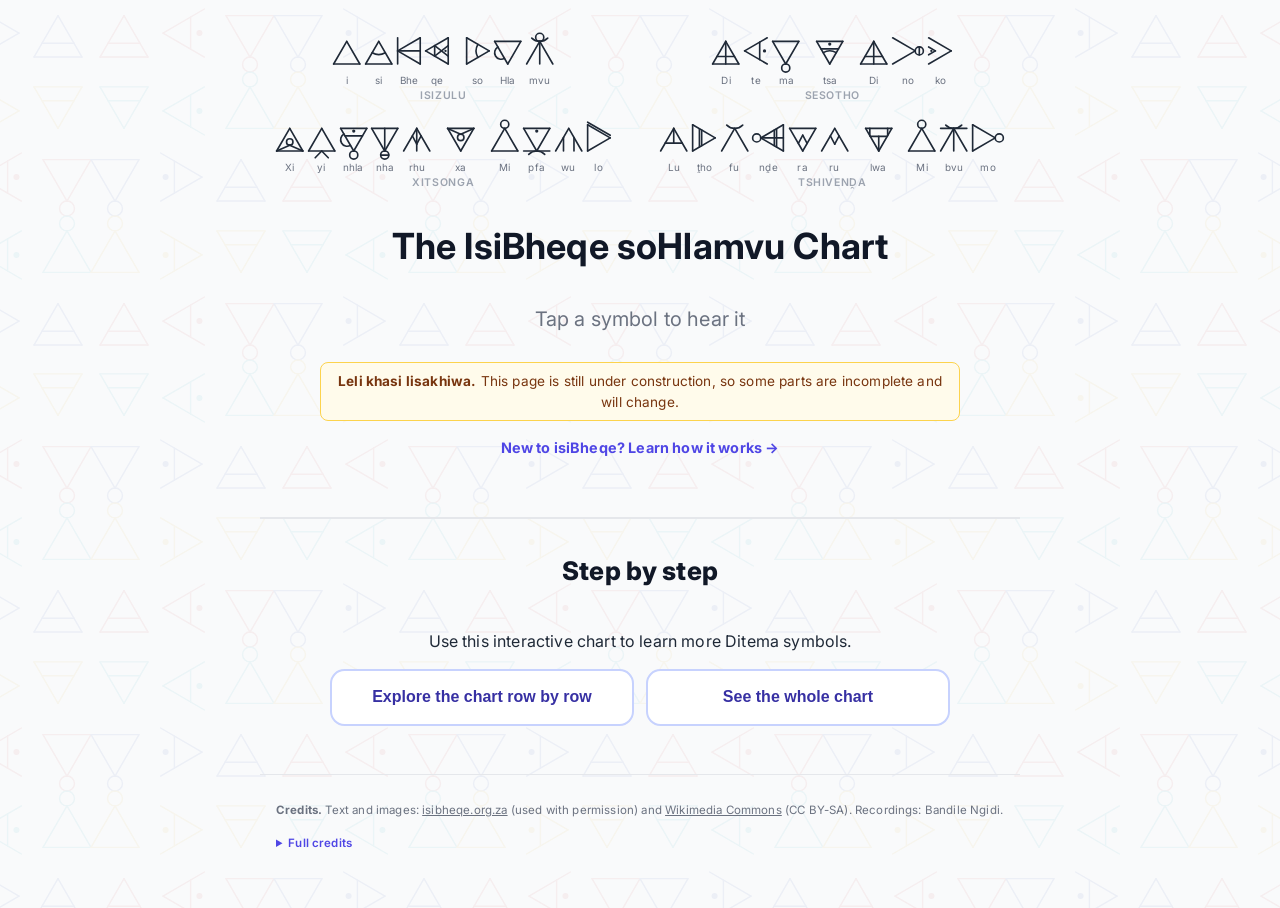
==== chart.html @ 271fe8a8 "Credit Lucas (Chromarrays) for the three mark diagrams Bandile confirmed (14 Nov) that the uphimbo, " ====
<!DOCTYPE html>
<html lang="en">
<head>
    <meta charset="UTF-8">
    <meta name="viewport" content="width=device-width, initial-scale=1.0">
    <title>Interactive isiBheqe soHlamvu Chart</title>
    <link rel="preconnect" href="https://fonts.googleapis.com">
    <link rel="preconnect" href="https://fonts.gstatic.com" crossorigin>
    <link href="https://fonts.googleapis.com/css2?family=Inter:wght@400;500;600;700&display=swap" rel="stylesheet">
    <link rel="stylesheet" href="site.css">
</head>
<body>
    <div class="container">
    <header class="text-center mb-12">
<!-- The script's four names, drawn with the glyph engine (one name per language; 6 Nov). -->
<div class="script-names" aria-label="The script's names in four languages">
<figure class="sn" lang="zu"><div class="sn-row" role="img" aria-label="isiBheqe soHlamvu"><span class="sn-word"><span class="sn-syl"><svg viewBox="45.0 46 90.0 127" aria-hidden="true"><g fill="none" stroke="currentColor" stroke-linecap="round" stroke-linejoin="round"><line x1="50" y1="143.71428571428572" x2="90" y2="74.71428571428572"/><line x1="90" y1="74.71428571428572" x2="130" y2="143.71428571428572"/><line x1="50" y1="143.71428571428572" x2="130" y2="143.71428571428572"/></g></svg><span>i</span></span><span class="sn-syl"><svg viewBox="45.0 46 90.0 127" aria-hidden="true"><g fill="none" stroke="currentColor" stroke-linecap="round" stroke-linejoin="round"><line x1="50" y1="143.71428571428572" x2="90" y2="74.71428571428572"/><line x1="90" y1="74.71428571428572" x2="130" y2="143.71428571428572"/><line x1="50" y1="143.71428571428572" x2="130" y2="143.71428571428572"/><path d="M 70.00000000000003 109.35530186566328 A 40 40 0 0 0 110.00000000000003 109.35530186566325"/></g></svg><span>si</span></span><span class="sn-syl"><svg viewBox="45.0 46 79.0 127" aria-hidden="true"><g fill="none" stroke="currentColor" stroke-linecap="round" stroke-linejoin="round"><line x1="119" y1="143.71428571428572" x2="50" y2="103.71428571428572"/><line x1="50" y1="103.71428571428572" x2="119" y2="63.71428571428572"/><line x1="119" y1="143.71428571428572" x2="119" y2="63.71428571428572"/><line x1="50" y1="143.71428571428572" x2="50" y2="63.71428571428572"/><line x1="119" y1="103.71428571428572" x2="50" y2="103.71428571428572"/></g></svg><span>Bhe</span></span><span class="sn-syl"><svg viewBox="45.0 46 79.0 127" aria-hidden="true"><g fill="none" stroke="currentColor" stroke-linecap="round" stroke-linejoin="round"><line x1="119" y1="143.71428571428572" x2="50" y2="103.71428571428572"/><line x1="50" y1="103.71428571428572" x2="119" y2="63.71428571428572"/><line x1="119" y1="143.71428571428572" x2="119" y2="63.71428571428572"/><line x1="77.6" y1="119.71428571428572" x2="77.6" y2="87.71428571428572"/><line x1="77.6" y1="119.71428571428572" x2="119" y2="87.71428571428572"/><line x1="77.6" y1="87.71428571428572" x2="119" y2="119.71428571428572"/><circle cx="110.72" cy="103.71428571428572" r="3.5" fill="currentColor" stroke="none"/></g></svg><span>qe</span></span></span><span class="sn-word"><span class="sn-syl"><svg viewBox="45.0 46 79.0 127" aria-hidden="true"><g fill="none" stroke="currentColor" stroke-linecap="round" stroke-linejoin="round"><line x1="50" y1="63.71428571428572" x2="119" y2="103.71428571428572"/><line x1="119" y1="103.71428571428572" x2="50" y2="143.71428571428572"/><line x1="50" y1="63.71428571428572" x2="50" y2="143.71428571428572"/><path d="M 84.35898384862244 83.71428571428574 A 40 40 0 0 0 84.35898384862244 123.71428571428572"/></g></svg><span>so</span></span><span class="sn-syl"><svg viewBox="45.0 46 90.0 127" aria-hidden="true"><g fill="none" stroke="currentColor" stroke-linecap="round" stroke-linejoin="round"><line x1="130" y1="74.71428571428572" x2="90" y2="143.71428571428572"/><line x1="90" y1="143.71428571428572" x2="50" y2="74.71428571428572"/><line x1="130" y1="74.71428571428572" x2="50" y2="74.71428571428572"/><path d="M 60.00000000000001 91.89377763859694 A 20 20 0 1 0 80 126.5347937899745"/></g></svg><span>Hla</span></span><span class="sn-syl"><svg viewBox="45.0 46 90.0 127" aria-hidden="true"><g fill="none" stroke="currentColor" stroke-linecap="round" stroke-linejoin="round"><line x1="50" y1="143.71428571428572" x2="90" y2="74.71428571428572"/><line x1="90" y1="74.71428571428572" x2="130" y2="143.71428571428572"/><path d="M 65.60481604906414 64.60946966522164 A 34.5 34.5 0 0 0 114.39518395093589 64.60946966522161"/><line x1="90" y1="143.71428571428572" x2="90" y2="74.71428571428572"/><circle cx="90" cy="62.29428571428572" r="12.42" fill="none"/></g></svg><span>mvu</span></span></span></div><figcaption>isiZulu</figcaption></figure>
<figure class="sn" lang="st"><div class="sn-row" role="img" aria-label="Ditema tsa Dinoko"><span class="sn-word"><span class="sn-syl"><svg viewBox="45.0 46 90.0 127" aria-hidden="true"><g fill="none" stroke="currentColor" stroke-linecap="round" stroke-linejoin="round"><line x1="50" y1="143.71428571428572" x2="90" y2="74.71428571428572"/><line x1="90" y1="74.71428571428572" x2="130" y2="143.71428571428572"/><line x1="50" y1="143.71428571428572" x2="130" y2="143.71428571428572"/><line x1="63.33333333333333" y1="120.71428571428572" x2="116.66666666666667" y2="120.71428571428572"/><line x1="90" y1="143.71428571428572" x2="90" y2="74.71428571428572"/></g></svg><span>Di</span></span><span class="sn-syl"><svg viewBox="45.0 46 79.0 127" aria-hidden="true"><g fill="none" stroke="currentColor" stroke-linecap="round" stroke-linejoin="round"><line x1="119" y1="143.71428571428572" x2="50" y2="103.71428571428572"/><line x1="50" y1="103.71428571428572" x2="119" y2="63.71428571428572"/><line x1="96" y1="130.38095238095238" x2="96" y2="77.04761904761905"/><circle cx="110.72" cy="103.71428571428572" r="5" fill="currentColor" stroke="none"/></g></svg><span>te</span></span><span class="sn-syl"><svg viewBox="45.0 46 90.0 127" aria-hidden="true"><g fill="none" stroke="currentColor" stroke-linecap="round" stroke-linejoin="round"><line x1="130" y1="74.71428571428572" x2="90" y2="143.71428571428572"/><line x1="90" y1="143.71428571428572" x2="50" y2="74.71428571428572"/><line x1="130" y1="74.71428571428572" x2="50" y2="74.71428571428572"/><circle cx="90" cy="156.13428571428574" r="12.42" fill="none"/></g></svg><span>ma</span></span></span><span class="sn-word"><span class="sn-syl"><svg viewBox="45.0 46 90.0 127" aria-hidden="true"><g fill="none" stroke="currentColor" stroke-linecap="round" stroke-linejoin="round"><line x1="130" y1="74.71428571428572" x2="90" y2="143.71428571428572"/><line x1="90" y1="143.71428571428572" x2="50" y2="74.71428571428572"/><line x1="130" y1="74.71428571428572" x2="50" y2="74.71428571428572"/><line x1="116.66666666666667" y1="97.71428571428572" x2="63.33333333333333" y2="97.71428571428572"/><path d="M 110 109.07326956290818 A 40 40 0 0 0 69.99999999999999 109.0732695629082"/><circle cx="90" cy="82.99428571428572" r="5" fill="currentColor" stroke="none"/></g></svg><span>tsa</span></span></span><span class="sn-word"><span class="sn-syl"><svg viewBox="45.0 46 90.0 127" aria-hidden="true"><g fill="none" stroke="currentColor" stroke-linecap="round" stroke-linejoin="round"><line x1="50" y1="143.71428571428572" x2="90" y2="74.71428571428572"/><line x1="90" y1="74.71428571428572" x2="130" y2="143.71428571428572"/><line x1="50" y1="143.71428571428572" x2="130" y2="143.71428571428572"/><line x1="63.33333333333333" y1="120.71428571428572" x2="116.66666666666667" y2="120.71428571428572"/><line x1="90" y1="143.71428571428572" x2="90" y2="74.71428571428572"/></g></svg><span>Di</span></span><span class="sn-syl"><svg viewBox="45.0 46 103.8 127" aria-hidden="true"><g fill="none" stroke="currentColor" stroke-linecap="round" stroke-linejoin="round"><line x1="50" y1="63.71428571428572" x2="119" y2="103.71428571428572"/><line x1="119" y1="103.71428571428572" x2="50" y2="143.71428571428572"/><circle cx="131.42000000000002" cy="103.71428571428572" r="12.42" fill="none"/><line x1="131.42000000000002" y1="116.13428571428572" x2="131.42000000000002" y2="91.29428571428572"/></g></svg><span>no</span></span><span class="sn-syl"><svg viewBox="45.0 46 79.0 127" aria-hidden="true"><g fill="none" stroke="currentColor" stroke-linecap="round" stroke-linejoin="round"><line x1="50" y1="63.71428571428572" x2="119" y2="103.71428571428572"/><line x1="119" y1="103.71428571428572" x2="50" y2="143.71428571428572"/><line x1="50" y1="91.71428571428572" x2="70.7" y2="103.71428571428572"/><line x1="70.7" y1="103.71428571428572" x2="50" y2="115.71428571428572"/><circle cx="58.28" cy="103.71428571428572" r="3.5" fill="currentColor" stroke="none"/></g></svg><span>ko</span></span></span></div><figcaption>Sesotho</figcaption></figure>
<figure class="sn" lang="ts"><div class="sn-row" role="img" aria-label="Xiyinhlanharhu xa Mipfawulo"><span class="sn-word"><span class="sn-syl"><svg viewBox="45.0 46 90.0 127" aria-hidden="true"><g fill="none" stroke="currentColor" stroke-linecap="round" stroke-linejoin="round"><line x1="50" y1="143.71428571428572" x2="90" y2="74.71428571428572"/><line x1="90" y1="74.71428571428572" x2="130" y2="143.71428571428572"/><line x1="50" y1="143.71428571428572" x2="130" y2="143.71428571428572"/><circle cx="90" cy="116.11428571428573" r="9.857142857142858" fill="none"/><line x1="50" y1="143.71428571428572" x2="90" y2="125.89257142857144"/><line x1="90" y1="125.89257142857144" x2="130" y2="143.71428571428572"/></g></svg><span>Xi</span></span><span class="sn-syl"><svg viewBox="45.0 46 90.0 127" aria-hidden="true"><g fill="none" stroke="currentColor" stroke-linecap="round" stroke-linejoin="round"><line x1="50" y1="143.71428571428572" x2="90" y2="74.71428571428572"/><line x1="90" y1="74.71428571428572" x2="130" y2="143.71428571428572"/><line x1="50" y1="143.71428571428572" x2="130" y2="143.71428571428572"/><line x1="70" y1="164.4142857142857" x2="90" y2="143.71428571428572"/><line x1="110" y1="164.4142857142857" x2="90" y2="143.71428571428572"/></g></svg><span>yi</span></span><span class="sn-syl"><svg viewBox="45.0 46 90.0 127" aria-hidden="true"><g fill="none" stroke="currentColor" stroke-linecap="round" stroke-linejoin="round"><line x1="130" y1="74.71428571428572" x2="90" y2="143.71428571428572"/><line x1="90" y1="143.71428571428572" x2="50" y2="74.71428571428572"/><line x1="130" y1="74.71428571428572" x2="50" y2="74.71428571428572"/><line x1="116.66666666666667" y1="97.71428571428572" x2="63.33333333333333" y2="97.71428571428572"/><path d="M 60.00000000000001 91.89377763859694 A 20 20 0 1 0 80 126.5347937899745"/><circle cx="90" cy="82.99428571428572" r="5" fill="currentColor" stroke="none"/><circle cx="90" cy="156.13428571428574" r="12.42" fill="none"/></g></svg><span>nhla</span></span><span class="sn-syl"><svg viewBox="45.0 46 90.0 127" aria-hidden="true"><g fill="none" stroke="currentColor" stroke-linecap="round" stroke-linejoin="round"><line x1="130" y1="74.71428571428572" x2="90" y2="143.71428571428572"/><line x1="90" y1="143.71428571428572" x2="50" y2="74.71428571428572"/><line x1="130" y1="74.71428571428572" x2="50" y2="74.71428571428572"/><circle cx="90" cy="156.13428571428574" r="12.42" fill="none"/><line x1="102.42" y1="156.13428571428574" x2="77.58" y2="156.13428571428574"/><line x1="90" y1="74.71428571428572" x2="90" y2="143.71428571428572"/></g></svg><span>nha</span></span><span class="sn-syl"><svg viewBox="45.0 46 90.0 127" aria-hidden="true"><g fill="none" stroke="currentColor" stroke-linecap="round" stroke-linejoin="round"><line x1="50" y1="143.71428571428572" x2="90" y2="74.71428571428572"/><line x1="90" y1="74.71428571428572" x2="130" y2="143.71428571428572"/><line x1="76.66666666666666" y1="97.71428571428572" x2="90" y2="123.01428571428572"/><line x1="90" y1="123.01428571428572" x2="103.33333333333334" y2="97.71428571428572"/><line x1="90" y1="143.71428571428572" x2="90" y2="74.71428571428572"/></g></svg><span>rhu</span></span></span><span class="sn-word"><span class="sn-syl"><svg viewBox="45.0 46 90.0 127" aria-hidden="true"><g fill="none" stroke="currentColor" stroke-linecap="round" stroke-linejoin="round"><line x1="130" y1="74.71428571428572" x2="90" y2="143.71428571428572"/><line x1="90" y1="143.71428571428572" x2="50" y2="74.71428571428572"/><line x1="130" y1="74.71428571428572" x2="50" y2="74.71428571428572"/><circle cx="90" cy="102.31428571428572" r="9.857142857142858" fill="none"/><line x1="130" y1="74.71428571428572" x2="90" y2="92.536"/><line x1="90" y1="92.536" x2="50" y2="74.71428571428572"/></g></svg><span>xa</span></span></span><span class="sn-word"><span class="sn-syl"><svg viewBox="45.0 46 90.0 127" aria-hidden="true"><g fill="none" stroke="currentColor" stroke-linecap="round" stroke-linejoin="round"><line x1="50" y1="143.71428571428572" x2="90" y2="74.71428571428572"/><line x1="90" y1="74.71428571428572" x2="130" y2="143.71428571428572"/><line x1="50" y1="143.71428571428572" x2="130" y2="143.71428571428572"/><circle cx="90" cy="62.29428571428572" r="12.42" fill="none"/></g></svg><span>Mi</span></span><span class="sn-syl"><svg viewBox="45.0 46 90.0 127" aria-hidden="true"><g fill="none" stroke="currentColor" stroke-linecap="round" stroke-linejoin="round"><line x1="130" y1="74.71428571428572" x2="90" y2="143.71428571428572"/><line x1="90" y1="143.71428571428572" x2="50" y2="74.71428571428572"/><line x1="130" y1="74.71428571428572" x2="50" y2="74.71428571428572"/><line x1="50" y1="143.71428571428572" x2="130" y2="143.71428571428572"/><path d="M 114.39518395093589 153.81910176334983 A 34.5 34.5 0 0 0 65.60481604906411 153.81910176334983"/><circle cx="90" cy="82.99428571428572" r="5" fill="currentColor" stroke="none"/></g></svg><span>pfa</span></span><span class="sn-syl"><svg viewBox="45.0 46 90.0 127" aria-hidden="true"><g fill="none" stroke="currentColor" stroke-linecap="round" stroke-linejoin="round"><line x1="50" y1="143.71428571428572" x2="90" y2="74.71428571428572"/><line x1="90" y1="74.71428571428572" x2="130" y2="143.71428571428572"/><line x1="74" y1="102.31428571428572" x2="74" y2="143.71428571428572"/><line x1="106" y1="102.31428571428572" x2="106" y2="143.71428571428572"/></g></svg><span>wu</span></span><span class="sn-syl"><svg viewBox="45.0 46 79.0 127" aria-hidden="true"><g fill="none" stroke="currentColor" stroke-linecap="round" stroke-linejoin="round"><line x1="50" y1="63.71428571428572" x2="119" y2="103.71428571428572"/><line x1="119" y1="103.71428571428572" x2="50" y2="143.71428571428572"/><line x1="50" y1="63.71428571428572" x2="50" y2="143.71428571428572"/><line x1="50" y1="55.71428571428572" x2="119" y2="95.71428571428572"/></g></svg><span>lo</span></span></span></div><figcaption>Xitsonga</figcaption></figure>
<figure class="sn" lang="ve"><div class="sn-row" role="img" aria-label="Luṱhofunḓeraru lwa Mibvumo"><span class="sn-word"><span class="sn-syl"><svg viewBox="45.0 46 90.0 127" aria-hidden="true"><g fill="none" stroke="currentColor" stroke-linecap="round" stroke-linejoin="round"><line x1="50" y1="143.71428571428572" x2="90" y2="74.71428571428572"/><line x1="90" y1="74.71428571428572" x2="130" y2="143.71428571428572"/><line x1="64" y1="119.56428571428572" x2="116" y2="119.56428571428572"/><line x1="90" y1="119.56428571428572" x2="90" y2="74.71428571428572"/></g></svg><span>Lu</span></span><span class="sn-syl"><svg viewBox="45.0 46 79.0 127" aria-hidden="true"><g fill="none" stroke="currentColor" stroke-linecap="round" stroke-linejoin="round"><line x1="50" y1="63.71428571428572" x2="119" y2="103.71428571428572"/><line x1="119" y1="103.71428571428572" x2="50" y2="143.71428571428572"/><line x1="50" y1="63.71428571428572" x2="50" y2="143.71428571428572"/><line x1="70.7" y1="75.71428571428572" x2="70.7" y2="131.71428571428572"/><line x1="77.6" y1="79.71428571428572" x2="77.6" y2="127.71428571428572"/></g></svg><span>ṱho</span></span><span class="sn-syl"><svg viewBox="45.0 46 90.0 127" aria-hidden="true"><g fill="none" stroke="currentColor" stroke-linecap="round" stroke-linejoin="round"><line x1="50" y1="143.71428571428572" x2="90" y2="74.71428571428572"/><line x1="90" y1="74.71428571428572" x2="130" y2="143.71428571428572"/><path d="M 65.60481604906414 64.60946966522164 A 34.5 34.5 0 0 0 114.39518395093589 64.60946966522161"/></g></svg><span>fu</span></span><span class="sn-syl"><svg viewBox="59.6 46 103.8 127" aria-hidden="true"><g fill="none" stroke="currentColor" stroke-linecap="round" stroke-linejoin="round"><line x1="158.42857142857144" y1="143.71428571428572" x2="89.42857142857143" y2="103.71428571428572"/><line x1="89.42857142857143" y1="103.71428571428572" x2="158.42857142857144" y2="63.71428571428572"/><line x1="158.42857142857144" y1="143.71428571428572" x2="158.42857142857144" y2="63.71428571428572"/><line x1="137.72857142857143" y1="131.71428571428572" x2="137.72857142857143" y2="75.71428571428572"/><line x1="130.82857142857142" y1="127.71428571428572" x2="130.82857142857142" y2="79.71428571428572"/><line x1="158.42857142857144" y1="103.71428571428572" x2="89.42857142857143" y2="103.71428571428572"/><circle cx="77.00857142857143" cy="103.71428571428572" r="12.42" fill="none"/></g></svg><span>nḓe</span></span><span class="sn-syl"><svg viewBox="45.0 46 90.0 127" aria-hidden="true"><g fill="none" stroke="currentColor" stroke-linecap="round" stroke-linejoin="round"><line x1="130" y1="74.71428571428572" x2="90" y2="143.71428571428572"/><line x1="90" y1="143.71428571428572" x2="50" y2="74.71428571428572"/><line x1="130" y1="74.71428571428572" x2="50" y2="74.71428571428572"/><line x1="103.33333333333334" y1="120.71428571428572" x2="90" y2="95.41428571428573"/><line x1="90" y1="95.41428571428573" x2="76.66666666666666" y2="120.71428571428572"/></g></svg><span>ra</span></span><span class="sn-syl"><svg viewBox="45.0 46 90.0 127" aria-hidden="true"><g fill="none" stroke="currentColor" stroke-linecap="round" stroke-linejoin="round"><line x1="50" y1="143.71428571428572" x2="90" y2="74.71428571428572"/><line x1="90" y1="74.71428571428572" x2="130" y2="143.71428571428572"/><line x1="76.66666666666666" y1="97.71428571428572" x2="90" y2="123.01428571428572"/><line x1="90" y1="123.01428571428572" x2="103.33333333333334" y2="97.71428571428572"/></g></svg><span>ru</span></span></span><span class="sn-word"><span class="sn-syl"><svg viewBox="45.0 46 90.0 127" aria-hidden="true"><g fill="none" stroke="currentColor" stroke-linecap="round" stroke-linejoin="round"><line x1="130" y1="74.71428571428572" x2="90" y2="143.71428571428572"/><line x1="90" y1="143.71428571428572" x2="50" y2="74.71428571428572"/><line x1="130" y1="74.71428571428572" x2="50" y2="74.71428571428572"/><line x1="116" y1="98.86428571428573" x2="64" y2="98.86428571428573"/><line x1="90" y1="98.86428571428573" x2="90" y2="143.71428571428572"/><line x1="117.2" y1="96.79428571428572" x2="117.2" y2="74.71428571428572"/><line x1="62.8" y1="96.79428571428572" x2="62.800000000000004" y2="74.71428571428572"/></g></svg><span>lwa</span></span></span><span class="sn-word"><span class="sn-syl"><svg viewBox="45.0 46 90.0 127" aria-hidden="true"><g fill="none" stroke="currentColor" stroke-linecap="round" stroke-linejoin="round"><line x1="50" y1="143.71428571428572" x2="90" y2="74.71428571428572"/><line x1="90" y1="74.71428571428572" x2="130" y2="143.71428571428572"/><line x1="50" y1="143.71428571428572" x2="130" y2="143.71428571428572"/><circle cx="90" cy="62.29428571428572" r="12.42" fill="none"/></g></svg><span>Mi</span></span><span class="sn-syl"><svg viewBox="45.0 46 90.0 127" aria-hidden="true"><g fill="none" stroke="currentColor" stroke-linecap="round" stroke-linejoin="round"><line x1="50" y1="143.71428571428572" x2="90" y2="74.71428571428572"/><line x1="90" y1="74.71428571428572" x2="130" y2="143.71428571428572"/><line x1="50" y1="74.71428571428572" x2="130" y2="74.71428571428572"/><path d="M 65.60481604906414 64.60946966522164 A 34.5 34.5 0 0 0 114.39518395093589 64.60946966522161"/><line x1="90" y1="143.71428571428572" x2="90" y2="74.71428571428572"/></g></svg><span>bvu</span></span><span class="sn-syl"><svg viewBox="45.0 46 103.8 127" aria-hidden="true"><g fill="none" stroke="currentColor" stroke-linecap="round" stroke-linejoin="round"><line x1="50" y1="63.71428571428572" x2="119" y2="103.71428571428572"/><line x1="119" y1="103.71428571428572" x2="50" y2="143.71428571428572"/><line x1="50" y1="63.71428571428572" x2="50" y2="143.71428571428572"/><circle cx="131.42000000000002" cy="103.71428571428572" r="12.42" fill="none"/></g></svg><span>mo</span></span></span></div><figcaption>Tshivenḓa</figcaption></figure>
</div>
            <h1 class="text-4xl font-bold text-gray-900">The IsiBheqe soHlamvu Chart</h1>
            <p style="font-size: 1.25rem; color: #6b7280; margin-top: 0.5rem;">Tap a symbol to hear it</p>
            <div class="wip-note" role="note"><strong lang="zu">Leli khasi lisakhiwa.</strong> This page is still under construction, so some parts are incomplete and will change.</div>
            <a class="page-link" href="index.html">New to isiBheqe? Learn how it works &rarr;</a>
        </header>
     </div>
<div class="page-section-head" id="step-by-step">
  <h2>Step by step</h2>
</div>
        <div class="chart-section unchosen" id="consonants-chart">
            <p class="chart-intro">Use this interactive chart to learn more Ditema symbols.</p>
            <div class="mode-choice" id="mode-choice">
              <button type="button" data-mode="steps">Explore the chart row by row</button>
              <button type="button" data-mode="whole">See the whole chart</button>
            </div>
            <p class="chart-tap">Tap a symbol or a word to hear it.</p>
            <details class="bg-details chart-key">
              <summary>How to read a cell</summary><!-- TODO: siNtu terms for the labels below -->
              <svg class="key-svg" viewBox="0 0 360 240" role="group" aria-label="One chart cell, bha, with five labels: the ibheqe, the spelling, the languages that spell it this way, the IPA, and an example word">
                <defs><marker id="key-ah" viewBox="0 0 8 8" refX="7" refY="4" markerWidth="7" markerHeight="7" orient="auto"><path d="M0,0 L8,4 L0,8 z" fill="#4f46e5"/></marker></defs>
                <rect x="6" y="6" width="140" height="228" rx="10" fill="#fff" stroke="#e5e7eb"/>
                <g class="key-tap" data-snd="audio/cues/Voiced_bilabial_plosive_a.mp3" role="button" tabindex="0" aria-label="Hear bha">
                <rect x="41" y="14" width="70" height="70" rx="10" fill="#fff" stroke="#c7d2fe"/>
                <image href="images/Voiced_bilabial_plosive.png" x="49" y="22" width="54" height="54"/>
                </g>
                <text x="76" y="108" text-anchor="middle" font-size="17" font-weight="700" fill="#111827">bha</text>
                <text x="76" y="124" text-anchor="middle" font-size="9" fill="#9ca3af">(Nguni)</text>
                <text x="76" y="144" text-anchor="middle" font-size="11" fill="#6b7280">[ba]</text>
                <text x="76" y="160" text-anchor="middle" font-size="10" fill="#4b5563">ba (Sotho, Tsonga, Venda)</text>
                <g class="key-tap" data-snd="audio/words/bhabha.mp3" role="button" tabindex="0" aria-label="Hear bhabha">
                <rect x="20" y="172" width="112" height="44" rx="8" fill="#eff6ff" stroke="#bfdbfe"/>
                <text x="76" y="190" text-anchor="middle" font-size="11" fill="#1d4ed8" font-weight="700">bhabha &#9654;</text>
                <text x="76" y="206" text-anchor="middle" font-size="9" fill="#4b5563">trap (Zulu)</text>
                </g>
                <g font-size="9.5" fill="#1f2937">
                  <rect x="200" y="8" width="154" height="40" rx="6" fill="#f5f3ff" stroke="#ddd6fe"/>
                  <text x="207" y="24"><tspan font-weight="700">Ibheqe</tspan>: the symbol for this</text><text x="207" y="38">syllable. Tap it to hear it.</text>
                  <rect x="200" y="56" width="154" height="28" rx="6" fill="#f5f3ff" stroke="#ddd6fe"/>
                  <text x="207" y="74"><tspan font-weight="700">Spelling</tspan> in Latin letters</text>
                  <rect x="200" y="92" width="154" height="40" rx="6" fill="#f5f3ff" stroke="#ddd6fe"/>
                  <text x="207" y="108">Languages that <tspan font-weight="700">spell it</tspan></text><text x="207" y="122">this way; other spellings below</text>
                  <rect x="200" y="140" width="154" height="40" rx="6" fill="#f5f3ff" stroke="#ddd6fe"/>
                  <text x="207" y="156"><tspan font-weight="700">IPA</tspan>: how it sounds, in signs</text><text x="207" y="170">used for every language</text>
                  <rect x="200" y="188" width="154" height="40" rx="6" fill="#f5f3ff" stroke="#ddd6fe"/>
                  <text x="207" y="204"><tspan font-weight="700">Example word</tspan> with this</text><text x="207" y="218">syllable. Tap it to hear it.</text>
                </g>
                <g stroke="#4f46e5" stroke-width="1.3" fill="none" marker-end="url(#key-ah)">
                  <path d="M200,28 L116,40"/>
                  <path d="M200,70 L104,103"/>
                  <path d="M200,112 L134,121"/>
                  <path d="M200,160 L94,141"/>
                  <path d="M200,208 L136,196"/>
                </g>
              </svg>
              <p class="key-note">Labels: <b>isiZulu</b>, <i style="color:#0f766e">Sesotho</i>, then English.<br>Every symbol in the chart uses the vowel <em>a</em>, the downward triangle. <a href="https://www.ipachart.com/" target="_blank" rel="noopener">Hear every IPA sound</a>.</p>
            </details>
            <h3 class="chart-title">Core sounds <span>the five basic manners</span></h3>
            <div class="chart-steps" id="chart-steps"></div>
            <div class="table-container" id="chart-core"></div>
            <details class="chart-more" id="chart-more-wrap" open>
              <summary>More sounds <span>ejectives, implosives, trills, clicks and syllabic consonants</span></summary>
              <div class="table-container" id="chart-more"></div>
            </details>
            <div id="chart-toggles"></div>
            <!-- Chart data: one entry per cell. m = manner, p = place, v = voiceless/voiced,
                 sp = Latin spelling by language group (kept from the old hover text),
                 words = example words (src R = recorded, M = confirmed in the 9 Oct meeting). -->
            <script type="application/json" id="chart-data">[{"m":"Plosive","p":"Bilabial","v":"voiceless","img":"images/Aspirated_bilabial_plosive.png","ipa":"pʰ","syl":true,"snd":"audio/cues/Aspirated_bilabial_plosive_a.mp3","sp":{"NGU":"pha","SOT":"pha","TSO":"pha","VEN":"pha"},"words":[{"w":"phapha","hl":"pha","lang":"isiZulu, Sesotho","gloss":"be overenthusiastic","audio":"audio/words/phapha.mp3","src":"R"},{"w":"phalla","hl":"pha","lang":"Sesotho","gloss":"flow","audio":"audio/words/phalla.mp3","src":"R"}]},{"m":"Plosive","p":"Bilabial","v":"voiced","img":"images/Voiced_bilabial_plosive.png","ipa":"b","syl":true,"snd":"audio/cues/Voiced_bilabial_plosive_a.mp3","sp":{"NGU":"bha","SOT":"ba","TSO":"ba","VEN":"ba"},"words":[{"w":"bhabha","hl":"bha","lang":"isiZulu","gloss":"trap","audio":"audio/words/bhabha.mp3","src":"R"},{"w":"bana","hl":"ba","lang":"Sesotho","gloss":"children","audio":"audio/words/bana.mp3","src":"R"}]},{"m":"Plosive","p":"Dental","v":"voiceless","img":"images/Aspirated_dental_plosive.png","ipa":"t̪ʰ","syl":true,"snd":"audio/cues/Aspirated_dental_plosive_a.mp3","sp":{"VEN":"ṱha"},"words":[]},{"m":"Plosive","p":"Dental","v":"voiced","img":"images/Voiced_dental_plosive.png","ipa":"d̪","syl":true,"snd":"audio/cues/Voiced_dental_plosive_a.mp3","sp":{"VEN":"ḓa"},"words":[]},{"m":"Plosive","p":"Alveolar","v":"voiceless","img":"images/Aspirated_alveolar_plosive.png","ipa":"tʰ","syl":true,"snd":"audio/cues/Aspirated_alveolar_plosive_a.mp3","sp":{"NGU":"tha","SOT":"tha","TSO":"tha","VEN":"tha"},"words":[{"w":"thatha","hl":"tha","lang":"isiZulu","gloss":"take","audio":"audio/words/thatha.mp3","src":"R"},{"w":"thaba","hl":"tha","lang":"Sesotho","gloss":"mountain","audio":"audio/words/thaba.mp3","src":"R"}]},{"m":"Plosive","p":"Alveolar","v":"voiced","img":"images/Voiced_alveolar_plosive.png","ipa":"d","syl":true,"snd":"audio/cues/Voiced_alveolar_plosive_a.mp3","sp":{"NGU":"da","SOT":"da, la","TSO":"da","VEN":"da"},"words":[{"w":"idada","hl":"da","lang":"isiZulu","gloss":"duck","audio":"audio/words/idada.mp3","src":"R"}]},{"m":"Plosive","p":"Palatal","v":"voiceless","img":"images/Aspirated_palatal_plosive.png","ipa":"cʰ","syl":true,"snd":"audio/cues/Voiceless_palatal_plosive_a.mp3","sp":{"NGU":"tyha","VEN":"thya"},"words":[]},{"m":"Plosive","p":"Velar","v":"voiceless","img":"images/Aspirated_velar_plosive.png","ipa":"kʰ","syl":true,"snd":"audio/cues/Aspirated_velar_plosive_a.mp3","sp":{"NGU":"kha","SOT":"kha","TSO":"kha","VEN":"kha"},"words":[{"w":"ikhaya","hl":"kha","lang":"isiZulu","gloss":"home","audio":"audio/words/ikhaya.mp3","src":"R"}]},{"m":"Plosive","p":"Velar","v":"voiced","img":"images/Voiced_velar_plosive.png","ipa":"g","syl":true,"snd":"audio/cues/Voiced_velar_plosive_a.mp3","sp":{"NGU":"ga","TSO":"ga","VEN":"ga"},"words":[{"w":"igama","hl":"ga","lang":"isiZulu","gloss":"name","audio":"audio/words/igama.mp3","src":"R"}]},{"m":"Ejectives & Implosive","p":"Bilabial","v":"voiceless","img":"images/Bilabial_ejective_plosive.png","ipa":"pʼ","syl":true,"snd":"audio/cues/Bilabial_ejective_stop_a.mp3","sp":{"NGU":"pa","SOT":"pa","TSO":"pa","VEN":"pa"},"words":[{"w":"papadi","hl":"pa","lang":"Sesotho","gloss":"a game","audio":"audio/words/papadi.mp3","src":"R"}]},{"m":"Ejectives & Implosive","p":"Bilabial","v":"voiced","img":"images/Bilabial_implosive.png","ipa":"ɓ","syl":true,"snd":"audio/cues/Voiced_bilabial_implosive_a.mp3","sp":{"NGU":"ba","TSO":"b'a"},"words":[{"w":"baba","hl":"ba","lang":"isiZulu","gloss":"be bitter","audio":"audio/words/baba.mp3","src":"R"}]},{"m":"Ejectives & Implosive","p":"Dental","v":"voiceless","img":"images/Dental_ejective_plosive.png","ipa":"t̪ʼ","syl":true,"snd":"audio/cues/Ejective_dental_stop_a.mp3","sp":{"VEN":"ṱa"},"words":[{"w":"ṱaṱa","hl":"ṱa","lang":"Tshivenda","gloss":"argue","audio":"audio/words/tata_ve.mp3","src":"R"}]},{"m":"Ejectives & Implosive","p":"Alveolar","v":"voiceless","img":"images/Alveolar_ejective_plosive.png","ipa":"tʼ","syl":true,"snd":"audio/cues/Alveolar_ejective_stop_a.mp3","sp":{"NGU":"ta","SOT":"ta","TSO":"ta","VEN":"ta"},"words":[{"w":"tata","hl":"ta","lang":"isiXhosa","gloss":"father","audio":"audio/words/tata_xh.mp3","src":"R"}]},{"m":"Ejectives & Implosive","p":"Velar","v":"voiceless","img":"images/Velar_ejective_plosive.png","ipa":"kʼ","syl":true,"snd":"audio/cues/Velar_ejective_stop_a.mp3","sp":{"NGU":"ka","SOT":"ka","TSO":"ka","VEN":"ka"},"words":[{"w":"ikati","hl":"ka","lang":"isiZulu","gloss":"cat","audio":"audio/words/ikati.mp3","src":"R"},{"w":"kae","hl":"ka","lang":"Sesotho","gloss":"where?","audio":"audio/words/kae.mp3","src":"R"}]},{"m":"Fricative","p":"Bilabial","v":"voiceless","img":"images/Voiceless_bilabial_fricative.png","ipa":"ɸ","syl":true,"snd":"audio/cues/Voiceless_bilabial_fricative_a.mp3","sp":{"VEN":"fha"},"words":[]},{"m":"Fricative","p":"Bilabial","v":"voiced","img":"images/Voiced_bilabial_fricative.png","ipa":"β","syl":true,"snd":"audio/cues/Voiced_bilabial_fricative_a.mp3","sp":{"VEN":"vha"},"words":[]},{"m":"Fricative","p":"Labio-dental","v":"voiceless","img":"images/Voiceless_labiodental_fricative.png","ipa":"f","syl":true,"snd":"audio/cues/Voiceless_labiodental_fricative_a.mp3","sp":{"NGU":"fa","SOT":"fa","TSO":"fa","VEN":"fa"},"words":[{"w":"ukufa","hl":"fa","lang":"isiZulu","gloss":"die","audio":"audio/words/ukufa.mp3","src":"R"}]},{"m":"Fricative","p":"Labio-dental","v":"voiced","img":"images/Voiced_labiodental_fricative.png","ipa":"v","syl":true,"snd":"audio/cues/Voiced_labiodental_fricative_a.mp3","sp":{"NGU":"va","SOT":"va","VEN":"va"},"words":[{"w":"vala","hl":"va","lang":"isiZulu","gloss":"close","audio":"audio/words/vala.mp3","src":"R"}]},{"m":"Fricative","p":"Alveolar","v":"voiceless","img":"images/Voiceless_alveolar_fricative.png","ipa":"s","syl":true,"snd":"audio/cues/Voiceless_alveolar_fricative_a.mp3","sp":{"NGU":"sa","SOT":"sa","TSO":"sa","VEN":"sa"},"words":[{"w":"sapha","hl":"sa","lang":"isiXhosa","gloss":"hand over","audio":"audio/words/sapha.mp3","src":"R"},{"w":"sala","hl":"sa","lang":"Sesotho","gloss":"stay","audio":"audio/words/sala.mp3","src":"R"}]},{"m":"Fricative","p":"Alveolar","v":"voiced","img":"images/Voiced_alveolar_fricative.png","ipa":"z","syl":true,"snd":"audio/cues/Voiced_alveolar_fricative_a.mp3","sp":{"NGU":"za","SOT":"za","TSO":"za","VEN":"za"},"words":[{"w":"zala","hl":"za","lang":"isiZulu","gloss":"give birth","audio":"audio/words/zala.mp3","src":"R"}]},{"m":"Fricative","p":"Post-alveolar","v":"voiceless","img":"images/Voiceless_postalveolar_fricative.png","ipa":"ʃ","syl":true,"snd":"audio/cues/Voiceless_post-alveolar_fricative_a.mp3","sp":{"NGU":"sha","SOT":"sha","TSO":"xa","VEN":"sha"},"words":[{"w":"xava","hl":"xa","lang":"Xitsonga","gloss":"buy","audio":"audio/words/xava.mp3","src":"R"},{"w":"shaya","hl":"sha","lang":"isiZulu","gloss":"hit","audio":"audio/words/shaya.mp3","src":"R"},{"w":"shapa","hl":"sha","lang":"Sesotho","gloss":"hit","audio":"audio/words/shapa.mp3","src":"R"}]},{"m":"Fricative","p":"Post-alveolar","v":"voiced","img":"images/Voiced_postalveolar_fricative.png","ipa":"ʒ","syl":true,"snd":"audio/cues/Voiced_post-alveolar_fricative_a.mp3","sp":{"SOT":"ja","VEN":"zha"},"words":[{"w":"jala","hl":"ja","lang":"Sesotho","gloss":"plant, sow","audio":"audio/words/jala.mp3","src":"R"}]},{"m":"Fricative","p":"Retroflex","v":"voiceless","img":"images/Voiceless_retroflex_fricative.png","ipa":"ʂ","syl":true,"snd":"audio/cues/Voiceless_retroflex_fricative_a.mp3","sp":{"TSO":"swa","VEN":"swa"},"words":[]},{"m":"Fricative","p":"Velar","v":"voiceless","img":"images/Voiceless_velar_fricative.png","ipa":"x","syl":true,"snd":"audio/cues/Voiceless_velar_fricative_a.mp3","sp":{"NGU":"rha","SOT":"ga","TSO":"hha"},"words":[]},{"m":"Fricative","p":"Velar","v":"voiced","img":"images/Voiced_velar_fricative.png","ipa":"ɣ","syl":true,"snd":"audio/cues/Voiced_velar_fricative_a.mp3","sp":{"NGU":"gra","VEN":"xa"},"words":[]},{"m":"Fricative","p":"Glottal","v":"voiceless","img":"images/Voiceless_glottal_fricative.png","ipa":"h","syl":true,"snd":"audio/cues/Voiceless_glottal_fricative_a.mp3","sp":{"NGU":"ha","SOT":"ha","VEN":"ha"},"words":[{"w":"hamba","hl":"ha","lang":"isiZulu","gloss":"go","audio":"audio/words/hamba.mp3","src":"R"},{"w":"hana","hl":"ha","lang":"Sesotho","gloss":"refuse","audio":"audio/words/hana.mp3","src":"R"}]},{"m":"Fricative","p":"Glottal","v":"voiced","img":"images/Voiced_glottal_fricative.png","ipa":"ɦ","syl":true,"snd":"audio/cues/Voiced_glottal_fricative_a.mp3","sp":{"NGU":"hha","SOT":"ha","TSO":"ha"},"words":[{"w":"hhayi","hl":"hha","lang":"isiZulu","gloss":"no","audio":"audio/words/hhayi.mp3","src":"R"}]},{"m":"Fricative","p":"Lateral","v":"voiceless","img":"images/Voiceless_lateral_fricative.png","ipa":"ɬ","syl":true,"snd":"audio/cues/Voiceless_lateral_fricative_a.mp3","sp":{"NGU":"hla","SOT":"hla","TSO":"hla"},"words":[{"w":"hlala","hl":"hla","lang":"isiZulu","gloss":"sit","audio":"audio/words/hlala.mp3","src":"R"},{"w":"hlaha","hl":"hla","lang":"Sesotho","gloss":"appear","audio":"audio/words/hlaha.mp3","src":"R"},{"w":"hlapa","hl":"hla","lang":"Sesotho","gloss":"wash oneself","audio":"audio/words/hlapa.mp3","src":"R"}]},{"m":"Fricative","p":"Lateral","v":"voiced","img":"images/Voiced_lateral_fricative.png","ipa":"ɮ","syl":true,"snd":"audio/cues/Voiced_lateral_fricative_a.mp3","sp":{"NGU":"dla"},"words":[{"w":"ukudla","hl":"dla","lang":"isiZulu","gloss":"food","audio":"audio/words/ukudla.mp3","src":"R"}]},{"m":"Affricate","p":"Labio-dental","v":"voiceless","img":"images/Aspirated_labiodental_affricate.png","ipa":"p̪fʰ","syl":true,"snd":"audio/cues/Voiceless_labiodental_affricate_a.mp3","sp":{"TSO":"pfha","VEN":"pfha"},"words":[]},{"m":"Affricate","p":"Labio-dental","v":"voiced","img":"images/Voiced_labiodental_affricate.png","ipa":"bv","syl":true,"snd":"audio/cues/Voiced_labiodental_affricate_a.mp3","sp":{"TSO":"bva","VEN":"bva"},"words":[]},{"m":"Affricate","p":"Alveolar","v":"voiceless","img":"images/Aspirated_alveolar_affricate.png","ipa":"tsʰ","syl":true,"snd":null,"sp":{"NGU":"thsa","SOT":"tsha","TSO":"tsha"},"words":[]},{"m":"Affricate","p":"Alveolar","v":"voiced","img":"images/Voiced_alveolar_affricate.png","ipa":"dz","syl":true,"snd":"audio/cues/Voiced_alveolar_affricate_a.mp3","sp":{"NGU":"dza","TSO":"dza","VEN":"dza"},"words":[]},{"m":"Affricate","p":"Post-alveolar","v":"voiceless","img":"images/Aspirated_postalveolar_affricate.png","ipa":"t͡ʃʰ","syl":true,"snd":null,"sp":{"SOT":"tjha","TSO":"cha","VEN":"tsha"},"words":[{"w":"tjhaba","hl":"tjha","lang":"Sesotho","gloss":"rise (of the sun)","audio":"audio/words/tjhaba.mp3","src":"R"}]},{"m":"Affricate","p":"Post-alveolar","v":"voiced","img":"images/Voiced_postalveolar_affricate.png","ipa":"d͡ʒ","syl":true,"snd":"audio/cues/Voiced_post-alveolar_affricate_a.mp3","sp":{"NGU":"ja","SOT":"ja","TSO":"ja","VEN":"dzha"},"words":[{"w":"jabula","hl":"ja","lang":"isiZulu","gloss":"be happy","audio":"audio/words/jabula.mp3","src":"R"}]},{"m":"Affricate","p":"Retroflex","v":"voiceless","img":"images/Aspirated_retroflex_affricate.png","ipa":"t͡ʂʰ","syl":true,"snd":"audio/cues/Aspirated_retroflex_affricate_a.mp3","sp":{"TSO":"tshwa"},"words":[]},{"m":"Affricate","p":"Velar","v":"voiceless","img":"images/Aspirated_velar_affricate.png","ipa":"k͡xʰ","syl":true,"snd":"audio/Voiceless_velar_affricate.ogg","sp":{"SOT":"kga"},"words":[{"w":"kgale","hl":"kga","lang":"Sesotho","gloss":"long ago","audio":"audio/words/kgale.mp3","src":"R"}]},{"m":"Affricate","p":"Lateral","v":"voiceless","img":"images/Aspirated_lateral_affricate.png","ipa":"t͡ɬʰ","syl":true,"snd":"audio/cues/Aspirated_lateral_affricate_a.mp3","sp":{"SOT":"tlha","TSO":"tlha"},"words":[{"w":"tlhapi","hl":"tlha","lang":"Sesotho","gloss":"fish","audio":"audio/words/tlhapi.mp3","src":"R"}]},{"m":"Affricate","p":"Lateral","v":"voiced","img":"images/Voiced_lateral_affricate.png","ipa":"d͡ɮ","syl":true,"snd":null,"sp":{"TSO":"dla"},"words":[]},{"m":"Approximant","p":"Bilabial","v":"voiced","img":"images/Voiced_labial–velar_approximant.png","ipa":"w","syl":true,"snd":"audio/cues/Labial_velar_approximant_a.mp3","sp":{"NGU":"wa","SOT":"wa","TSO":"wa","VEN":"wa"},"words":[{"w":"ukuwa","hl":"wa","lang":"isiZulu","gloss":"fall","audio":"audio/words/ukuwa.mp3","src":"R"},{"w":"ho wa","hl":"wa","lang":"Sesotho","gloss":"fall","audio":"audio/words/wa_st.mp3","src":"R"}]},{"m":"Approximant","p":"Palatal","v":"voiced","img":"images/Voiced_palatal_approximant.png","ipa":"j","syl":true,"snd":"audio/cues/Palatal_approximant_a.mp3","sp":{"NGU":"ya","SOT":"ya","TSO":"ya","VEN":"ya"},"words":[{"w":"ho ya","hl":"ya","lang":"Sesotho","gloss":"go","audio":"audio/words/ya_st.mp3","src":"R"}]},{"m":"Approximant","p":"Lateral","v":"voiced","img":"images/Voiced_lateral_approximant.png","ipa":"l","syl":true,"snd":"audio/cues/Lateral_approximant_a.mp3","sp":{"NGU":"la","SOT":"la","TSO":"la"},"words":[{"w":"lala","hl":"la","lang":"isiZulu","gloss":"sleep","audio":"audio/words/lala.mp3","src":"R"},{"w":"lelapa","hl":"la","lang":"Sesotho","gloss":"family","audio":"audio/words/lelapa.mp3","src":"R"}]},{"m":"Trill","p":"Alveolar","v":"voiced","img":"images/Voiced_alveolar_trill.png","ipa":"r","syl":true,"snd":"audio/cues/Alveolar_trill_a.mp3","sp":{"NGU":"ra","SOT":"ra","TSO":"ra","VEN":"ra"},"words":[{"w":"rara","hl":"ra","lang":"Sesotho","gloss":"be entangled","audio":"audio/words/rara.mp3","src":"R"}]},{"m":"Tap or Flap","p":"Retroflex","v":"voiced","img":"images/Voiced_retroflex_tap.png","ipa":"ɽ","syl":true,"snd":"audio/cues/Retroflex_tap_a.mp3","sp":{"VEN":"la"},"words":[]},{"m":"Aspirated clicks","p":"Dental","v":"voiceless","img":"images/Voiceless_dental_click.png","ipa":"ǀʰ","syl":true,"snd":"audio/words/cha.mp3","sp":{"NGU":"cha"},"words":[{"w":"cha","hl":"cha","lang":"isiZulu","gloss":"no","audio":"audio/words/cha.mp3","src":"R"}]},{"m":"Aspirated clicks","p":"Alveolar","v":"voiceless","img":"images/Voiceless_alveolar_click.png","ipa":"ǃʰ","syl":true,"snd":"audio/cues/Aspirated_alveolar_click_a.mp3","sp":{"NGU":"qha"},"words":[{"w":"qhaqha","hl":"qha","lang":"isiZulu","gloss":"dismantle","audio":"audio/words/qhaqha.mp3","src":"R"}]},{"m":"Aspirated clicks","p":"Lateral","v":"voiceless","img":"images/Voiceless_lateral_click.png","ipa":"ǁʰ","syl":true,"snd":"audio/cues/Aspirated_lateral_click_a.mp3","sp":{"NGU":"xha"},"words":[]},{"m":"Nasal","p":"Bilabial","v":"voiced","img":"images/Voiced_bilabial_nasal.png","ipa":"m","syl":true,"snd":"audio/cues/Voiced_bilabial_nasal_a.mp3","sp":{"NGU":"ma","SOT":"ma","TSO":"ma","VEN":"ma"},"words":[{"w":"mama","hl":"ma","lang":"isiZulu, Sesotho","gloss":"mother","audio":"audio/words/mama.mp3","src":"R"}]},{"m":"Nasal","p":"Dental","v":"voiced","img":"images/Voiced_dental_nasal.png","ipa":"n̪","syl":true,"snd":"audio/cues/Voiced_dental_nasal_a.mp3","sp":{"VEN":"ṋa"},"words":[]},{"m":"Nasal","p":"Alveolar","v":"voiced","img":"images/Voiced_alveolar_nasal.png","ipa":"n","syl":true,"snd":"audio/cues/Voiced_alveolar_nasal_a.mp3","sp":{"NGU":"na","SOT":"na","TSO":"na","VEN":"na"},"words":[{"w":"nana","hl":"na","lang":"isiXhosa","gloss":"child","audio":"audio/words/nana.mp3","src":"R"},{"w":"naha","hl":"na","lang":"Sesotho","gloss":"country","audio":"audio/words/naha.mp3","src":"R"}]},{"m":"Nasal","p":"Palatal","v":"voiced","img":"images/Voiced_palatal_nasal.png","ipa":"ɲ","syl":true,"snd":"audio/cues/Voiced_palatal_nasal_a.mp3","sp":{"NGU":"nya","SOT":"nya","TSO":"nya","VEN":"nya"},"words":[{"w":"nyanya","hl":"nya","lang":"isiZulu","gloss":"loathe","audio":"audio/words/nyanya.mp3","src":"R"},{"w":"nyala","hl":"nya","lang":"Sesotho","gloss":"marry","audio":"audio/words/nyala.mp3","src":"R"}]},{"m":"Nasal","p":"Velar","v":"voiced","img":"images/Voiced_velar_nasal.png","ipa":"ŋ","syl":true,"snd":"audio/cues/Voiced_velar_nasal_a.mp3","sp":{"NGU":"ng'a","SOT":"nga","TSO":"n'a","VEN":"ṅa"},"words":[{"w":"ngaka","hl":"nga","lang":"Sesotho","gloss":"doctor","audio":"audio/words/ngaka.mp3","src":"R"}]},{"m":"Syllabic Nasal","p":"Bilabial","v":"voiced","img":"images/Syllabic_bilabial_nasal.png","ipa":"m̩","syl":false,"snd":"audio/cues/Syllabic_bilabial_nasal.mp3","sp":{"SOT":"mma"},"words":[{"w":"mme","hl":"m","lang":"Sesotho","gloss":"mother","audio":"audio/words/mme.mp3","src":"R"}]},{"m":"Syllabic Nasal","p":"Alveolar","v":"voiced","img":"images/Syllabic_alveolar_nasal.png","ipa":"n̩","syl":false,"snd":"audio/cues/Syllabic_alveolar_nasal.mp3","sp":{"SOT":"nna"},"words":[{"w":"nna","hl":"n","lang":"Sesotho","gloss":"I, me","audio":"audio/words/nna.mp3","src":"R"}]},{"m":"Syllabic Nasal","p":"Velar","v":"voiced","img":"images/Syllabic_palatal_nasal.png","ipa":"ŋ̍","syl":false,"snd":"audio/cues/Syllabic_velar_nasal.mp3","sp":{"SOT":"ng"},"words":[{"w":"emang","hl":"ng","lang":"Sesotho","gloss":"stand (all of you)","audio":"audio/words/emang.mp3","src":"R"}]},{"m":"Syllabic Approximants & Trills","p":"Alveolar","v":"voiced","img":"images/Syllabic_alveolar_trill.png","ipa":"r̩","syl":false,"snd":"audio/cues/Alveolar_syllabic_trill_a.mp3","sp":{"SOT":"rra"},"words":[{"w":"rra","hl":"rr","lang":"Sesotho","gloss":"father","audio":"audio/words/rra.mp3","src":"R"}]},{"m":"Syllabic Approximants & Trills","p":"Lateral","v":"voiced","img":"images/Syllabic_lateral_approximant.png","ipa":"l̩","syl":false,"snd":"audio/cues/Syllabic_lateral.mp3","sp":{"SOT":"lla"},"words":[{"w":"lla","hl":"l","lang":"Sesotho","gloss":"cry","audio":"audio/words/lla.mp3","src":"R"}]},{"m":"Ejective affricates","p":"Alveolar","v":"voiceless","img":"images/Alveolar_ejective_affricate.png","ipa":"tsʼ","syl":true,"snd":"audio/cues/Ejective_alveolar_affricate_a.mp3","sp":{"NGU":"tsa","SOT":"tsa","TSO":"tsa","VEN":"tsa"},"words":[{"w":"tsatsa","hl":"tsa","lang":"siSwati","gloss":"take","audio":"audio/words/tsatsa.mp3","src":"R"},{"w":"tsamaya","hl":"tsa","lang":"Sesotho","gloss":"walk","audio":"audio/words/tsamaya.mp3","src":"R"}]},{"m":"Ejective affricates","p":"Post-alveolar","v":"voiceless","img":"images/Postalveolar_ejective_affricate.png","ipa":"t͡ʃʼ","syl":true,"snd":"audio/cues/Ejective_post-alveolar_affricate_a.mp3","sp":{"NGU":"tsha","SOT":"tja","TSO":"ca"},"words":[{"w":"tshala","hl":"tsha","lang":"isiZulu","gloss":"plant","audio":"audio/words/tshala.mp3","src":"R"},{"w":"intsha","hl":"tsha","lang":"isiZulu","gloss":"youth","audio":"audio/words/intsha.mp3","src":"R"}]},{"m":"Ejective affricates","p":"Velar","v":"voiceless","img":"images/Velar_ejective_affricate.png","ipa":"k͡xʼ","syl":true,"snd":"audio/cues/kla_v1.mp3","sp":{"NGU":"kla"},"words":[]},{"m":"Ejective affricates","p":"Lateral","v":"voiceless","img":"images/Lateral_ejective_affricate.png","ipa":"t͡ɬʼ","syl":true,"snd":"audio/cues/Ejective_lateral_affricate_a.mp3","sp":{"SOT":"tla"},"words":[{"w":"tlala","hl":"tla","lang":"Sesotho","gloss":"hunger","audio":"audio/words/tlala.mp3","src":"R"}]},{"m":"Clicks","p":"Dental","v":"voiceless","img":"images/Plain_dental_click.png","ipa":"ǀ","syl":true,"snd":"audio/cues/Dental_click_a.mp3","sp":{"NGU":"ca"},"words":[]},{"m":"Clicks","p":"Dental","v":"voiced","img":"images/Voiced_dental_click.png","ipa":"ᶢǀ","syl":true,"snd":"audio/cues/Voiced_dental_click_a.mp3","sp":{"NGU":"gca"},"words":[]},{"m":"Clicks","p":"Alveolar","v":"voiceless","img":"images/Plain_alveolar_click.png","ipa":"ǃ","syl":true,"snd":"audio/cues/Alveolar_click_a.mp3","sp":{"NGU":"qa"},"words":[]},{"m":"Clicks","p":"Alveolar","v":"voiced","img":"images/Voiced_alveolar_click.png","ipa":"ᶢǃ","syl":true,"snd":"audio/cues/Voiced_alveolar_click_a.mp3","sp":{"NGU":"gqa"},"words":[]},{"m":"Clicks","p":"Lateral","v":"voiceless","img":"images/Plain_lateral_click.png","ipa":"ǁ","syl":true,"snd":"audio/cues/Lateral_click_a.mp3","sp":{"NGU":"xa"},"words":[{"w":"ukuxabana","hl":"xa","lang":"isiZulu","gloss":"quarrel","audio":"audio/words/ukuxabana.mp3","src":"R"}]},{"m":"Clicks","p":"Lateral","v":"voiced","img":"images/Voiced_lateral_click.png","ipa":"ᶢǁ","syl":true,"snd":"audio/cues/Voiced_lateral_click_a.mp3","sp":{"NGU":"gxa"},"words":[]}]</script>
        </div><!-- end chart-section -->
        
        <!-- Audio elements container -->
        <div id="audio-players" class="hidden">

            <!-- Vowel-->

            <audio id="w_phapha" src="audio/words/phapha.mp3" preload="auto"></audio>
            <audio id="w_bhabha" src="audio/words/bhabha.mp3" preload="auto"></audio>
            <audio id="w_papadi" src="audio/words/papadi.mp3" preload="auto"></audio>
            <audio id="w_baba" src="audio/words/baba.mp3" preload="auto"></audio>
            <audio id="i_sound" src="audio/vowels/i_vowel.mp3" preload="auto"></audio>
            <audio id="e_sound" src="audio/vowels/e_vowel.mp3" preload="auto"></audio>
            <audio id="ɛ_sound" src="audio/vowels/open_e_vowel.mp3" preload="auto"></audio>
            <audio id="a_sound" src="audio/vowels/a_vowel.mp3" preload="auto"></audio>
            <audio id="ɔ_sound" src="audio/vowels/open_o_vowel.mp3" preload="auto"></audio>
            <audio id="o_sound" src="audio/vowels/o_vowel.mp3" preload="auto"></audio>
            <audio id="u_sound" src="audio/vowels/u_vowel.mp3" preload="auto"></audio>
            <audio id="w_imithi" src="audio/words/imithi.mp3" preload="none"></audio>
            <audio id="w_umuntu" src="audio/words/umuntu.mp3" preload="none"></audio>
            <audio id="w_ekete" src="audio/words/ekete.mp3" preload="none"></audio>
            <audio id="w_keleleme" src="audio/words/keleleme.mp3" preload="none"></audio>
            <audio id="w_ewe" src="audio/words/ewe.mp3" preload="none"></audio>
            <audio id="w_omosotho" src="audio/words/omosotho.mp3" preload="none"></audio>
            <audio id="w_ogogo" src="audio/words/ogogo.mp3" preload="none"></audio>
            <audio id="w_amabhaca" src="audio/words/amabhaca.mp3" preload="none"></audio>

            
            <!-- Plosives -->
            <audio id="Aspirated_bilabial_plosive" src="audio/Aspirated_voiceless_bilabial_stop.ogg"></audio>
            <audio id="pha_bandile" src="audio/cues/Aspirated_bilabial_plosive_a.mp3"></audio>
            <audio id="Voiced_bilabial_plosive" src="audio/Voiced_bilabial_plosive.mp3"></audio>
            <audio id="Ejective_bilabial" src="audio/Bilabial_ejective_plosive.mp3"></audio>
            <audio id="Implosive_bilabial" src="audio/Voiced_bilabial_implosive.mp3"></audio>
            <audio id="Aspirated_dental_plosive" src="audio/Aspirated_dental_plosive.ogg"></audio> 
            <audio id="Voiced_dental_plosive" src="audio/Voiced_dental_plosive.ogg"></audio>"
            <audio id="Aspirated_alveolar_plosive" src="audio/Aspirated_voiceless_bilabial_stop.ogg"></audio> <!--Not aspirated sound>-->
            <audio id="Voiced alveolar plosive" src="audio/Voiced_alveolar_plosive.ogg"></audio>
            <audio id="Voiceless_palatal_plosive" src="audio/Voiceless_palatal_plosive.ogg"></audio>
            <audio id="Voiced_palatal_plosive" src="audio/Voiced_palatal_plosive.ogg"></audio>
            <audio id="Aspirated_velar_plosive" src="audio/Voiceless_velar_plosive.ogg"></audio>
            <audio id="Voiced_velar_plosive" src="audio/Voiced_velar_plosive.ogg"></audio>
            <!-- Fricatives -->
            <audio id="Voiceless_bilabial_fricative" src="audio/Voiceless_bilabial_fricative.mp3"></audio>
            <audio id="Voiced_bilabial_fricative" src="audio/Voiced_bilabial_fricative.ogg.mp3"></audio>
            <audio id="Voiceless_labiodental_fricative" src="audio/Voiceless_labio-dental_fricative.ogg.mp3"></audio>
            <audio id="Voiced_labiodental_fricative" src="audio/Voiced_bilabial_fricative.ogg.mp3"></audio>
            <audio id="Voiceless_alveolar_fricative" src="audio/Voiceless_alveolar_sibilant.ogg.mp3"></audio>
            <audio id="Voiced_alveolar_fricative" src="audio/Voiced_alveolar_sibilant.ogg.mp3"></audio>
            <audio id="Voiceless_postalveolar_fricative" src="audio/Voiceless_palato-alveolar_sibilant.ogg.mp3"></audio>
            <audio id="Voiced_postalveolar_fricative" src="audio/Voiced_palato-alveolar_sibilant.ogg.mp3"></audio>
            <audio id="Voiceless_velar_fricative" src="audio/Voiceless_velar_fricative.ogg.mp3"></audio> </audio>
            <audio id="Voiced_velar_fricative" src="audio/Voiced_velar_fricative.ogg.mp3"></audio>
            <audio id="Voiceless_glottal_fricative" src="audio/Voiceless_glottal_fricative.ogg.mp3"></audio>
            <audio id="Voiced_glottal_fricative" src="audio/Voiced_glottal_fricative.ogg.mp3"></audio>
            <audio id="Voiceless_lateral_fricative" src="audio/Voiceless_alveolar_lateral_fricative.ogg.mp3"></audio>
            <audio id="Voiced_lateral_fricative" src="audio/Voiced_alveolar_lateral_fricative.ogg.mp3"></audio>
            <!-- Approximants -->
            <audio id="Voiced_labial–velar_approximant" src="audio/Voiced_labio-velar_approximant.ogg.mp3"></audio>
            <audio id="Voiced_palatal_approximant" src="audio/Palatal_approximant.ogg.mp3"></audio>
            <audio id="Voiceless_alveolar_lateral_approximant" src="audio/Alveolar_lateral_approximant.ogg.mp3"></audio>
            <!-- Trill -->
            <audio id="Voiced_alveolar_trill" src="audio/Alveolar_trill.ogg.mp3"></audio>
            <!-- Tap or flap -->
            <audio id="Voiced_retroflex_tap" src="audio/Retroflex_flap.ogg.mp3"></audio>
            <!-- Clicks -->
            <audio id="Voiceless_dental_click" src="audio/Dental_click.ogg.mp3"></audio>
            <audio id="Voiceless_alveolar_click" src="audio/Alveolar_click.ogg"></audio>
            <audio id="Voiceless_lateral_click" src="audio/Alveolar_lateral_click.ogg.mp3"></audio>
            <!-- Nasals -->
            <audio id="Voiced_bilabial_nasal" src="audio/Bilabial_nasal.ogg.mp3"></audio>
            <audio id="Voiced_alveolar_nasal" src="audio/Alveolar_nasal.ogg.mp3" ></audio>
            <audio id="Voiced_palatal_nasal" src="audio/Palatal_nasal.ogg.mp3"></audio>
            <audio id="Voiced_velar_nasal" src="audio/Velar_nasal.ogg.mp3"></audio>
            <!-- Syllabics -->

        </div>
    </div>

    <script>
        // --- DYNAMIC TOOLTIP SCRIPT (hover + touch) ---
        document.addEventListener('DOMContentLoaded', function () {
            const tooltipTriggers = document.querySelectorAll('.has-tooltip');
            const isTouch = () => window.matchMedia('(hover: none)').matches;

            function positionTip(tip, trigger) {
                const triggerRect = trigger.getBoundingClientRect();
                const tipRect    = tip.getBoundingClientRect();
                let top  = triggerRect.top - tipRect.height - 8;
                let left = triggerRect.left + (triggerRect.width / 2) - (tipRect.width / 2);
                if (left < 8) left = 8;
                if (left + tipRect.width > window.innerWidth) left = window.innerWidth - tipRect.width - 8;
                if (top < 8) top = triggerRect.bottom + 8;
                tip.style.left = `${left}px`;
                tip.style.top  = `${top + window.scrollY}px`;
            }

            function showTip(trigger) {
                const tooltipText = trigger.dataset.tooltipText;
                if (!tooltipText) return null;
                document.querySelectorAll('.dynamic-tooltip').forEach(el => el.remove());
                const tip = document.createElement('div');
                tip.className = 'dynamic-tooltip';
                tip.innerHTML = tooltipText;
                document.body.appendChild(tip);
                positionTip(tip, trigger);
                setTimeout(() => tip.style.opacity = '1', 10);
                return tip;
            }

            function removeAllTips() {
                document.querySelectorAll('.dynamic-tooltip').forEach(tip => {
                    tip.style.opacity = '0';
                    setTimeout(() => tip.remove(), 200);
                });
            }

            tooltipTriggers.forEach(trigger => {

                // ── Hover (desktop) ──────────────────────────
                trigger.addEventListener('mouseenter', () => {
                    if (isTouch()) return;
                    showTip(trigger);
                });
                trigger.addEventListener('mouseleave', () => {
                    if (isTouch()) return;
                    removeAllTips();
                });

                // ── Tap (touch) ──────────────────────────────
                trigger.addEventListener('touchend', (e) => {
                    if (!isTouch()) return;
                    const existing = document.querySelector('.dynamic-tooltip');
                    // If a tip is already open for THIS trigger, close it
                    if (existing && existing.dataset.owner === trigger.dataset.tooltipText) {
                        removeAllTips();
                        return;
                    }
                    const tip = showTip(trigger);
                    if (tip) tip.dataset.owner = trigger.dataset.tooltipText;
                    // Auto-dismiss after 3.5 seconds
                    setTimeout(removeAllTips, 3500);
                });
            });

            // Tap anywhere else closes open tooltips on touch
            document.addEventListener('touchstart', (e) => {
                if (!e.target.closest('.has-tooltip')) removeAllTips();
            }, { passive: true });
        });

        // --- AUDIO PLAYBACK SCRIPT ---
        function playAudio(soundId) {
            const audio = document.getElementById(soundId);
            if (audio) {
                if (!audio.getAttribute('src') || audio.getAttribute('src') === '') {
                    console.warn(`Audio source for '${soundId}' is not set.`);
                    return;
                }
                audio.currentTime = 0;
                audio.play().catch(error => {
                    console.error("Audio playback failed for:", soundId, error);
                });
            } else {
                console.warn("Audio element not found for ID:", soundId);
            }
        }
    </script>

<script>
/* Consonant chart, drawn from #chart-data.
   Two tables: the five core manners, then "More sounds". First-time visitors
   meet the core manners one at a time in Pule's order (plosive, fricative,
   affricate, approximant, nasal); each step adds a row under the last, and
   "More sounds" opens after the nasal step. "Show the whole chart" skips the
   steps and is remembered on that device.
   On phones the chart shows one place at a time, so it fits the screen;
   "All places" brings every column back, with sideways scrolling. */
(function(){
  var DATA = JSON.parse(document.getElementById('chart-data').textContent);
  var PLACES = ['Bilabial','Labio-dental','Dental','Alveolar','Post-alveolar','Retroflex','Palatal','Velar','Glottal','Lateral'];
  var CORE = ['Plosive','Fricative','Affricate','Approximant','Nasal'];
  var MORE = ['Ejectives & Implosive','Ejective affricates','Trill','Tap or Flap','Clicks','Aspirated clicks','Syllabic Nasal','Syllabic Approximants & Trills'];
  var STEPS = [
    ['Once-off sounds', 'plosives', 'The air is stopped completely, then released in one pop.'],
    ['Continuous sounds, with a hiss', 'fricatives', 'The air keeps flowing through a narrow gap, so you hear a hiss.'],
    ['Once-off, then continuous', 'affricates', 'A pop that turns straight into a hiss: the first two kinds joined.'],
    ['Continuous sounds, no hiss', 'approximants, or semivowels', 'The tongue only comes close, so the air flows smoothly.'],
    ['Continuous sounds through the nose', 'nasals', 'The mouth is closed, so the air leaves through the nose.']
  ];
  var TAG = {NGU:'Nguni', SOT:'Sotho', TSO:'Tsonga', VEN:'Venda'};
  var LANGTAG = {'isiZulu':'Zulu','isiXhosa':'Xhosa','siSwati':'Swati','Sesotho':'Sotho','Setswana':'Tswana','Tshivenda':'Venda','Xitsonga':'Tsonga','isiZulu, Sesotho':'Zulu, Sotho','all':''};
  var ZU_P = {'Bilabial':'ondebembili','Labio-dental':'ondebezinyo','Dental':'ozinyo','Alveolar':'onsinini','Post-alveolar':'onsininilwangeni','Palatal':'olwangeni','Velar':'omalakeni','Glottal':'omphinjeni','Lateral':'ohlangothi'};
  var ZU_M = {'Plosive':'omadubula / omvinjwa','Fricative':'omfuthwa','Affricate':'omfuthwambhanqwa','Approximant':'osondelela','Nasal':'omankankeni'};
  // Sesotho: PanSALB Sesotho book (2019) Kgaolo 1, printed pp. 1-11. Only terms printed there. TODO: confirm with Pule.
  var ST_P = {'Palatal':'mahalapa','Velar':'mahanana a bonojwana','Lateral':'lehlakore'};
  var ST_M = {'Plosive':'dikgitli','Fricative':'dihohli','Affricate':'medumo e rarahaneng','Nasal':'ditumanko'};
  // More-sounds rows and the voicing columns (Pule and Fanyane, 10 Nov). Ejective affricates and
  // aspirated clicks stay English: no term yet, and terms aren't coined here. TODO: siNtu term
  var ZU_MORE = {'Ejectives & Implosive':'onguputshu · umbibithwa','Trill':'uvevezela','Clicks':'ongxapha','Syllabic Nasal':'amaQanda'};
  var VOICE = {'voiceless':['ongenazwi','o sa kodufatswang'],'voiced':['onezwi','o kodufaditsweng']};
  function stSpan(map, k){ return map[k] ? '<span class="st-term" lang="st">' + map[k] + '</span>' : ''; }
  function zuLabel(map, en){ return map[en] ? '<span class="zu-term">' + map[en] + '</span>' + stSpan(map === ZU_P ? ST_P : ST_M, en) + ' <span class="en-gloss">' + esc(en) + '</span>' : esc(en); }
  var CORE_PLACES = ['Bilabial','Labio-dental','Alveolar','Palatal','Velar','Glottal','Lateral'];
  var PHONE = window.matchMedia('(max-width: 767px)').matches;
  var placeOn = {}, mannerOn = {};
  PLACES.forEach(function(p){ placeOn[p] = true; });
  CORE.concat(MORE).forEach(function(m){ mannerOn[m] = true; });
  var onePlace = PHONE, step = 1, whole = false;
  try { whole = localStorage.getItem('ibq-chart-whole') === '1'; } catch(e){}

  function esc(t){ return String(t).replace(/[&<>"]/g, function(c){ return {'&':'&amp;','<':'&lt;','>':'&gt;','"':'&quot;'}[c]; }); }
  function cellAt(m,p,v){ for(var i=0;i<DATA.length;i++){ var c=DATA[i]; if(c.m===m&&c.p===p&&c.v===v) return c; } return null; }

  /* Spelling first, IPA second: the large line is the spelling most language
     groups share; the others follow with their language names. */
  function spellBlock(c, syl){
    var sp = c.sp, keys = Object.keys(sp), groups = {}, order = [];
    keys.forEach(function(k){ if(!groups[sp[k]]){ groups[sp[k]] = []; order.push(sp[k]); } groups[sp[k]].push(k); });
    order.sort(function(a,b){ return groups[b].length - groups[a].length; });
    var names = function(v){ return groups[v].map(function(k){ return TAG[k]||k; }).join(', '); };
    var ipa = syl ? '<div class="cc-ipa">[' + esc(syl) + ']</div>' : '';
    if(!order.length) return '<div class="cc-main">' + esc(syl || '') + '</div>';
    var main = order[0], all = groups[main].length === 4;
    var h = '<div class="cc-main">' + esc(main) + '</div>' + (all ? '' : '<span class="cc-sp"><i>(' + names(main) + ')</i></span>') + ipa;
    order.slice(1).forEach(function(v){ h += '<span class="cc-sp">' + esc(v) + ' <i>(' + names(v) + ')</i></span>'; });
    return h;
  }
  function word(w){
    var i = w.w.indexOf(w.hl), shown = i < 0 ? esc(w.w) : esc(w.w.slice(0,i)) + '<b>' + esc(w.hl) + '</b>' + esc(w.w.slice(i + w.hl.length));
    var tag = LANGTAG.hasOwnProperty(w.lang) ? LANGTAG[w.lang] : w.lang;
    var gloss = '<span class="cc-gloss">' + esc(w.gloss) + (tag ? ' (' + esc(tag) + ')' : '') + '</span>';
    if(w.audio) return '<button class="cc-word" data-snd="' + esc(w.audio) + '" aria-label="Hear ' + esc(w.w) + '">' + shown + ' &#9654;' + gloss + '</button>';
    return '<span class="cc-word">' + shown + gloss + '</span>';
  }
  function cell(c, v){
    var vc = v === 'voiced' ? ' vd' : '';
    if(!c) return '<td class="cc-empty' + vc + '"></td>';
    var syl = c.syl ? c.ipa + 'a' : c.ipa;
    var img = c.img ? '<img src="' + esc(c.img) + '" alt="' + esc(syl) + ' in isiBheqe" loading="lazy">'
                    : '<span class="cc-noimg" title="Symbol image still to come">' + esc(syl) + '</span>';
    var glyph = c.snd ? '<button class="cc-glyph" data-snd="' + esc(c.snd) + '" aria-label="Hear ' + esc(syl) + '">' + img + '</button>'
                      : '<span class="cc-glyph mute" title="No recording yet">' + img + '</span>';
    return '<td class="cc' + vc + '"><div class="cc-in">' + glyph + spellBlock(c, syl) + c.words.map(word).join('') + '</div></td>';
  }
  /* Phones: move to the previous or next place that has any sounds. */
  /* Each table keeps its own place, and steps only through places that
     have sounds in that table (Hitekani, 5 Nov: the two moved together). */
  /* Voiced columns can be hidden (my request, 6 Nov); places and rows with
     only voiced sounds then drop out too. */
  var showVoiced = true;
  function vis(v){ return showVoiced || v !== 'voiced'; }
  function placesFor(manners){ return PLACES.filter(function(p){ return DATA.some(function(c){ return c.p === p && manners.indexOf(c.m) >= 0 && vis(c.v); }); }); }
  var tablePlace = {core: 'Bilabial', more: null};
  function curPlace(key){ var all = placesFor(key === 'core' ? CORE : MORE); return all.indexOf(tablePlace[key]) >= 0 ? tablePlace[key] : all[0]; }
  function stepPlace(dir, key){
    var all = placesFor(key === 'core' ? CORE : MORE), cur = curPlace(key);
    tablePlace[key] = all[(all.indexOf(cur) + dir + all.length) % all.length];
    if(key === 'core'){ PLACES.forEach(function(p){ placeOn[p] = p === tablePlace.core; }); }
    sync();
  }
  function build(el, manners){
    /* During the steps every unlocked row shows, even where this place has no
       such sound, and the columns stay put so only rows change. */
    var stepping = !whole && manners === CORE, key = manners === CORE ? 'core' : 'more';
    var here = onePlace ? curPlace(key) : null, on = function(p){ return onePlace ? p === here : placeOn[p]; };
    var cols = showVoiced ? ['voiceless','voiced'] : ['voiceless'], span = ' colspan="' + cols.length + '"';
    var rows = manners.filter(function(m){ return mannerOn[m] && (stepping || DATA.some(function(c){ return c.m===m && on(c.p) && vis(c.v); })); });
    var places = PLACES.filter(function(p){ return on(p) && DATA.some(function(c){ return c.p===p && manners.indexOf(c.m) >= 0 && vis(c.v); }); });
    if(!rows.length || !places.length){ el.innerHTML = '<p class="chart-empty">' + (onePlace ? 'No sounds at this place in this part of the chart. Use the arrows to choose another place.' : 'Nothing to show here. Turn on a place or a manner below.') + '</p>'; return; }
    var h = '<table class="chart-tbl' + (onePlace ? ' one' : '') + '"><thead><tr><th class="corner" rowspan="2">Manner &darr;<br>Place &rarr;</th>';
    places.forEach(function(p){
      if(!onePlace){ h += '<th' + span + '>' + zuLabel(ZU_P, p) + '</th>'; return; }
      var all = placesFor(manners), n = all.indexOf(p) + 1;
      h += '<th' + span + ' class="place-nav"><button class="pl-btn" data-pl="-1" data-tbl="' + key + '" aria-label="Previous place">&lsaquo;</button>'
         + '<span>' + zuLabel(ZU_P, p) + '<small>' + n + ' of ' + all.length + ' &middot; swipe</small></span>'
         + '<button class="pl-btn" data-pl="1" data-tbl="' + key + '" aria-label="Next place">&rsaquo;</button></th>';
    });
    h += '</tr><tr>';
    places.forEach(function(){ cols.forEach(function(v){ h += '<th' + (v === 'voiced' ? ' class="vd"' : '') + '><span class="zu-term">' + VOICE[v][0] + '</span><span class="st-term" lang="st">' + VOICE[v][1] + '</span> <span class="en-gloss">' + v + '</span></th>'; }); });
    h += '</tr></thead><tbody>';
    rows.forEach(function(m){
      var idx = CORE.indexOf(m), label = esc(m);
      if(idx < 0 && ZU_MORE[m]) label = '<span class="zu-term">' + ZU_MORE[m] + '</span>' + esc(m);
      if(idx >= 0) label = '<span class="zu-term">' + ZU_M[m] + '</span>' + stSpan(ST_M, m) + esc(m) + '<span class="rh-plain">' + esc(STEPS[idx][0].toLowerCase()) + '</span>';
      h += '<tr' + (!whole && idx === step-1 ? ' class="row-new"' : '') + '><th class="row-head" scope="row">' + label + '</th>';
      places.forEach(function(p){ cols.forEach(function(v){ h += cell(cellAt(m,p,v), v); }); });
      h += '</tr>';
    });
    el.innerHTML = h + '</tbody></table>';
  }

  var stepsEl = document.getElementById('chart-steps'), moreWrap = document.getElementById('chart-more-wrap');
  function renderSteps(){
    if(whole){
      stepsEl.innerHTML = '';
      return;
    }
    var st = STEPS[step-1];
    var h = '<div class="steps-head"><span class="steps-count">Step ' + step + ' of 5</span>'
          + '<h4>' + ZU_M[CORE[step-1]].charAt(0).toUpperCase() + ZU_M[CORE[step-1]].slice(1) + stSpan(ST_M, CORE[step-1]) + ' <span><b>' + esc(st[1]) + '</b>: ' + esc(st[0].toLowerCase()) + '</span></h4><p>' + esc(st[2]) + '</p></div><div class="steps-nav">';
    if(step > 1) h += '<button class="wt-nav-btn sec" data-act="back">&larr; Back</button>';
    if(step < 5) h += '<button class="wt-nav-btn pri" data-act="next">Next: ' + ZU_M[CORE[step]] + ' (' + esc(STEPS[step][1]) + ') &rarr;</button>';
    else h += '<button class="wt-nav-btn pri" data-act="more">On to more sounds &darr;</button>';
    h += '</div>';
    stepsEl.innerHTML = h;
  }
  var modeBtns = document.querySelectorAll('#mode-choice [data-mode]');
  var chosen = false;
  function setMode(m){
    chosen = true; document.getElementById('consonants-chart').classList.remove('unchosen');
    whole = (m === 'whole');
    if(whole){ CORE.concat(MORE).forEach(function(x){ mannerOn[x] = true; }); }
    else { step = 1; }
    try{ if(whole) localStorage.setItem('ibq-chart-whole','1'); else localStorage.removeItem('ibq-chart-whole'); }catch(e){}
    if(!onePlace){ PLACES.forEach(function(p){ placeOn[p] = whole || CORE_PLACES.indexOf(p) >= 0; }); }
    sync();
  }
  Array.prototype.forEach.call(modeBtns, function(b){ b.addEventListener('click', function(){ setMode(b.getAttribute('data-mode')); }); });
  function render(){
    Array.prototype.forEach.call(modeBtns, function(b){ b.classList.toggle('on', chosen && (b.getAttribute('data-mode') === 'whole') === whole); });
    if(!whole) CORE.forEach(function(m, i){ mannerOn[m] = i < step; });
    moreWrap.hidden = !whole && step < 5;
    mannerBoxWrap.hidden = !whole;
    placeWrap.hidden = PHONE && !whole; // phones: the arrows in the chart header move between places
    panel.hidden = placeWrap.hidden && mannerBoxWrap.hidden;
    renderSteps();
    build(document.getElementById('chart-core'), CORE);
    build(document.getElementById('chart-more'), MORE);
  }
  stepsEl.addEventListener('click', function(e){
    var b = e.target.closest('[data-act]'); if(!b) return;
    var act = b.getAttribute('data-act');
    if(act === 'next' && step < 5) step++;
    if(act === 'back' && step > 1) step--;
    if(act === 'more'){ moreWrap.open = true; moreWrap.scrollIntoView({behavior:'smooth', block:'start'}); return; }
    if(act === 'whole'){ whole = true; CORE.concat(MORE).forEach(function(m){ mannerOn[m] = true; }); try{ localStorage.setItem('ibq-chart-whole','1'); }catch(e){} sync(); return; }
    if(act === 'restart'){ whole = false; step = 1; try{ localStorage.removeItem('ibq-chart-whole'); }catch(e){} }
    render();
  });

  // Sound: one Audio object per file, made on first tap.
  var cache = {};
  document.querySelector('.chart-section').addEventListener('click', function(e){
    var pl = e.target.closest('[data-pl]'); if(pl){ stepPlace(+pl.getAttribute('data-pl'), pl.getAttribute('data-tbl')); return; }
    var btn = e.target.closest('[data-snd]'); if(!btn) return;
    var src = btn.getAttribute('data-snd'), a = cache[src] || (cache[src] = new Audio(src));
    a.currentTime = 0; btn.classList.add('playing');
    a.onended = function(){ btn.classList.remove('playing'); };
    a.play().catch(function(){ btn.classList.remove('playing'); });
  });

  // Keyboard: Enter or Space plays the cell guide's symbol and word.
  document.querySelector('.chart-section').addEventListener('keydown', function(e){
    var g = e.target.closest && e.target.closest('.key-tap');
    if(g && (e.key === 'Enter' || e.key === ' ')){ e.preventDefault(); g.dispatchEvent(new MouseEvent('click', {bubbles: true})); }
  });

  // Swipe sideways on a table to change place (one-place mode only).
  ['chart-core','chart-more'].forEach(function(id){
    var el = document.getElementById(id), x0 = null, y0 = 0;
    el.addEventListener('touchstart', function(e){ var t = e.touches[0]; x0 = t.clientX; y0 = t.clientY; }, {passive:true});
    el.addEventListener('touchend', function(e){
      if(x0 === null || !onePlace) return;
      var t = e.changedTouches[0], dx = t.clientX - x0, dy = t.clientY - y0; x0 = null;
      if(Math.abs(dx) > 60 && Math.abs(dx) > 1.5 * Math.abs(dy)) stepPlace(dx < 0 ? 1 : -1, id === 'chart-core' ? 'core' : 'more');
    }, {passive:true});
  });

  // Chips
  var panel = document.getElementById('chart-toggles');
  panel.className = 'toggle-panel'; panel.innerHTML = '';
  function chip(label, cls, click){
    var b = document.createElement('button'); b.innerHTML = '<span>' + label + '</span>'; b.className = 'chip ' + cls; b.addEventListener('click', click); return b;
  }
  function section(label){
    var s = document.createElement('div'); s.className = 'toggle-section';
    s.innerHTML = '<div class="toggle-section-label">' + label + '</div><div class="toggle-chips"></div>';
    panel.appendChild(s); return s;
  }
  var placeWrap = section('Indawo <span>place: where in the mouth</span>'), mannerBoxWrap = section('Indlela <span>manner: how the air moves</span>');
  var voiceWrap = section('Onezwi <span>voiced: the shaded columns, where the vocal cords vibrate</span>');
  var voiceChip = chip('show the voiced columns', 'chip-voice', function(){ showVoiced = !showVoiced; sync(); });
  voiceWrap.querySelector('.toggle-chips').appendChild(voiceChip);
  var placeBox = placeWrap.querySelector('.toggle-chips'), mannerBox = mannerBoxWrap.querySelector('.toggle-chips');
  var placeLabel = placeWrap.querySelector('.toggle-section-label');
  var placeChips = {}, mannerChips = {}, presetChips = {};
  function sync(){
    PLACES.forEach(function(p){ placeChips[p].className = 'chip chip-place ' + (placeOn[p] ? 'on' : 'off'); });
    CORE.concat(MORE).forEach(function(m){ mannerChips[m].className = 'chip chip-manner ' + (mannerOn[m] ? 'on' : 'off'); });
    voiceChip.className = 'chip chip-voice ' + (showVoiced ? 'on' : 'off');
    placeLabel.innerHTML = onePlace ? 'Indawo <span>choose a place: where in the mouth</span>' : 'Indawo <span>place: where in the mouth</span>';
    render();
  }
  function clearPreset(){}
  var PLAIN_P = {'Bilabial':'lips','Labio-dental':'lip and teeth','Dental':'teeth','Alveolar':'tooth ridge','Post-alveolar':'behind the tooth ridge','Retroflex':'tongue curled back','Palatal':'roof of the mouth','Velar':'back of the mouth','Glottal':'throat','Lateral':'side of the tongue'};
  function placeLabelText(p){ return (ZU_P[p] ? ZU_P[p] : p) + (ST_P[p] ? ' / <i lang="st">' + ST_P[p] + '</i>' : '') + ' \u00b7 ' + PLAIN_P[p]; }
  function mannerLabelText(m){ var i = CORE.indexOf(m); return i >= 0 ? ZU_M[m] + (ST_M[m] ? ' / <i lang="st">' + ST_M[m] + '</i>' : '') + ' (' + STEPS[i][1].split(',')[0] + ')' : (ZU_MORE[m] ? ZU_MORE[m] + ' (' + m + ')' : m); }
  PLACES.forEach(function(p){
    placeChips[p] = chip(placeLabelText(p), 'chip-place', function(){
      if(onePlace){ PLACES.forEach(function(q){ placeOn[q] = q === p; }); tablePlace.core = p; tablePlace.more = p; }
      else { placeOn[p] = !placeOn[p]; clearPreset(); }
      sync();
    });
    placeBox.appendChild(placeChips[p]);
  });
  CORE.concat(MORE).forEach(function(m){
    mannerChips[m] = chip(mannerLabelText(m), 'chip-manner', function(){ mannerOn[m] = !mannerOn[m]; clearPreset(); sync(); });
    mannerBox.appendChild(mannerChips[m]);
  });

  if(PHONE){ moreWrap.open = false; onePlace = true; PLACES.forEach(function(p){ placeOn[p] = p === 'Bilabial'; }); }
  else { onePlace = false; PLACES.forEach(function(p){ placeOn[p] = whole || CORE_PLACES.indexOf(p) >= 0; }); }
  sync();
})();
</script>

<script>
(function(){ var m = (location.search.match(/[?&]mode=(steps|whole)/) || [])[1];
  if(m){ var b = document.querySelector('#mode-choice [data-mode="' + m + '"]'); if(b) b.click(); } })();
</script>
<footer class="page-credits">
  <p><strong>Credits.</strong> Text and images: <a href="https://isibheqe.org.za" target="_blank" rel="noopener">isibheqe.org.za</a> (used with permission) and <a href="https://commons.wikimedia.org/" target="_blank" rel="noopener">Wikimedia Commons</a> (CC BY-SA). Recordings: Bandile Ngidi.</p>
  <details class="credits-more"><summary>Full credits</summary>
  <p>Text, the vowel diagram, the isiBheqe explainer image and the <em>izimpawu</em> symbols come from <a href="https://isibheqe.org.za" target="_blank" rel="noopener">isibheqe.org.za</a>, © Isibheqe Sohlamvu / Ditema tsa Dinoko, used with permission. From <a href="https://commons.wikimedia.org/" target="_blank" rel="noopener">Wikimedia Commons</a>: the head diagram in step 2, the consonant shapes graphic in step 3 by Pule kaJanolintshi and Francis Burger (CC BY-SA 4.0), and the three mark diagrams in step 4 by Lucas (Chromarrays). Recordings: Bandile Ngidi.</p>
  </details>
</footer>

</body>
</html>
---- site.css ----
/* Shared styles for index.html (teaching page) and chart.html (the chart). Moved here unchanged on 10 Nov 2026; pages swapped 11 Nov. */

    /* ── Base ───────────────────────────────────────────────── */
    *, *::before, *::after { box-sizing: border-box; }

    body {
        font-family: 'Inter', sans-serif;
        background-color: #f9fafb;
        /* isiBheqe pattern: ti te a, mirrored four ways (settings in images/background-pattern.json) */
        background-image: url("images/background-pattern.svg");
        background-size: 366px 287.62px;
        background-position: center top;
        color: #374151;
        margin: 0;
        padding: 1rem;
        line-height: 1.75;
        letter-spacing: 0.01em;
    }
    @media (min-width: 768px) { body { padding: 2rem; } }

    p { margin-bottom: 1.25em; }

    /* ── Layout helpers ─────────────────────────────────────── */
    .container    { max-width: 1280px; margin: 0 auto; }
    .text-center  { text-align: center; }
    .mb-12        { margin-bottom: 3rem; }
    .mb-3         { margin-bottom: 0.75rem; }
    .mt-4         { margin-top: 1rem; }
    .mx-auto      { margin-left: auto; margin-right: auto; }
    .max-w-4xl    { max-width: 56rem; }
    .hidden       { display: none; }

    /* ── Typography ─────────────────────────────────────────── */
    .text-4xl     { font-size: clamp(1.6rem, 5vw, 2.25rem); }
    .text-2xl     { font-size: 1.5rem; }
    .font-bold    { font-weight: 700; }
    .font-semibold{ font-weight: 600; }
    .font-medium  { font-weight: 500; }
    .italic       { font-style: italic; }
    .text-gray-900{ color: #111827; }
    .text-gray-800{ color: #1f2937; }
    .text-gray-700{ color: #374151; }
    .text-gray-600{ color: #4b5563; }
    .tracking-wider{ letter-spacing: 0.05em; }

    /* ── Tooltip ────────────────────────────────────────────── */
    .dynamic-tooltip {
        position: absolute;
        width: 240px;
        background-color: #1f2937;
        color: #fff;
        text-align: left;
        padding: 10px;
        border-radius: 8px;
        z-index: 100;
        box-shadow: 0 4px 6px rgba(0,0,0,0.1);
        opacity: 0;
        transition: opacity 0.2s ease-in-out;
        font-size: 0.8rem;
        line-height: 1.5;
    }

    /* ── Symbol images ──────────────────────────────────────── */
    .symbol-img {
        width: 60px;
        height: 60px;
        cursor: pointer;
        display: inline-block;
        object-fit: contain;
    }
    @media (max-width: 640px) {
        .symbol-img { width: 44px; height: 44px; }
    }

    figure figcaption {
        font-size: 0.75rem;
        color: #6b7280;
        margin-top: 0.25rem;
        line-height: 1.2;
        text-align: center;
    }

    /* ── Collapsed column header ────────────────────────────── */

    /* ── Toggle panel (chip UI) ─────────────────────────────── */
    .toggle-panel {
        background: #fff;
        border: 1px solid #e5e7eb;
        border-radius: 0.75rem;
        padding: 1rem 1.25rem;
        margin-bottom: 0;
        border-bottom-left-radius: 0;
        border-bottom-right-radius: 0;
        border-bottom: none;
    }
    @media (max-width: 640px) { .toggle-panel { padding: 0.75rem; } }
    @media (max-width: 640px) {
        .chip { min-height: 44px; padding: 0.4rem 0.9rem; }
        .wt-play { min-height: 44px; padding: 0.5rem 1rem; font-size: 0.82rem; }
    }

    .toggle-presets {
        display: flex;
        gap: 0.5rem;
        justify-content: center;
        flex-wrap: wrap;
        margin-bottom: 1rem;
    }
    .toggle-section { margin-bottom: 0.75rem; }
    .toggle-section:last-child { margin-bottom: 0; }
    .toggle-section-label {
        font-size: 0.68rem;
        font-weight: 700;
        text-transform: uppercase;
        letter-spacing: 0.09em;
        color: #9ca3af;
        text-align: center;
        margin-bottom: 0.5rem;
    }
    .toggle-chips {
        display: flex;
        flex-wrap: wrap;
        gap: 0.35rem;
        justify-content: center;
    }
    .chip {
        display: inline-flex;
        align-items: center;
        padding: 0.3rem 0.8rem;
        border-radius: 999px;
        font-size: 0.78rem;
        font-weight: 500;
        border: 1.5px solid transparent;
        cursor: pointer;
        transition: all 0.15s ease;
        min-height: 34px;
        line-height: 1;
        user-select: none;
        -webkit-tap-highlight-color: transparent;
    }
    .chip-place.on   { background: #dbeafe; border-color: #3b82f6; color: #1d4ed8; }
    .chip-place.off  { background: #f3f4f6; border-color: #e5e7eb; color: #9ca3af; }
    .chip-manner.on  { background: #d1fae5; border-color: #10b981; color: #065f46; }
    .chip-manner.off { background: #f3f4f6; border-color: #e5e7eb; color: #9ca3af; }
    .chip-voice.on   { background: #fffbeb; border-color: #f59e0b; color: #92400e; }
    .chip-voice.off  { background: #f3f4f6; border-color: #e5e7eb; color: #9ca3af; }
    .chip-preset {
        background: #1f2937; border-color: #1f2937; color: #fff;
        font-size: 0.75rem; padding: 0.3rem 1rem;
    }
    .chip-preset:hover { background: #374151; border-color: #374151; }
    .chip-preset.active-preset { background: #4f46e5; border-color: #4f46e5; }

    /* ── Table container ────────────────────────────────────── */
    .chart-section {
        max-width: 1100px;
        margin: 2.5rem auto 3rem;
    }
    .table-container {
        overflow-x: auto;
        -webkit-overflow-scrolling: touch;
        border: 1px solid #e5e7eb;
        border-radius: 0 0 0.75rem 0.75rem;
        box-shadow: 0 2px 8px rgba(0,0,0,0.06);
    }
    table {
        width: 100%;
        text-align: center;
        border-collapse: collapse;
        background: #fff;
    }
    th, td {
        vertical-align: middle;
        min-width: 85px;
        padding: 0.5rem;
        border: 1px solid #d1d5db;
    }
    @media (max-width: 640px) {
        th, td { padding: 0.35rem 0.25rem; font-size: 0.75rem; min-width: 60px; }
    }
    thead { background-color: #f8f9ff; }
    tbody { background-color: #ffffff; }
    .impossible { background-color: #f9fafb; }

    /* Chart header row */
    .table-container thead tr:first-child th {
        background: #4f46e5;
        color: #fff;
        font-size: 0.8rem;
        letter-spacing: 0.06em;
        padding: 0.65rem 1rem;
        border-color: #4338ca;
        border-radius: 0;
    }
    /* Place row */
    .table-container thead tr:nth-child(2) th {
        background: #ede9fe;
        color: #4f46e5;
        font-weight: 600;
        font-size: 0.78rem;
        padding: 0.5rem 0.4rem;
        border-color: #c4b5fd;
    }
    /* Aspirated/Voiced subheader row */
    .table-container thead tr:nth-child(3) th,
    .table-container thead tr:nth-child(3) td {
        background: #f5f3ff;
        font-size: 0.7rem;
        color: #6b7280;
        padding: 0.35rem 0.25rem;
        font-weight: 500;
    }

    /* ── Interactive Onkamisa diagram ──────────────────────── */
    .onkamisa-wrap { margin: 0.75rem 0 0.5rem; }
    .onkamisa-hint { font-size: 0.82rem; color: #6b7280; text-align: center; margin-bottom: 0.5rem; }
    .onkamisa-container { position: relative; display: block; width: 100%; }
    .onkamisa-img { width: 100%; height: auto; display: block; border-radius: 0.5rem; border: 1px solid #e5e7eb; }
    .onkamisa-svg { position: absolute; top: 0; left: 0; width: 100%; height: 100%; }
    .vowel-hot {
        fill: transparent;
        stroke: transparent;
        stroke-width: 2;
        cursor: pointer;
        transition: fill 0.15s, stroke 0.15s;
    }
    .vowel-hot:hover { fill: rgba(99,102,241,0.18); stroke: #6366f1; stroke-width: 3; }
    .vowel-hot.vh-playing { fill: rgba(16,185,129,0.22); stroke: #10b981; stroke-width: 3; }
    .onkamisa-lbl {
        min-height: 1.6rem;
        text-align: center;
        font-size: 0.85rem;
        font-weight: 600;
        color: #4f46e5;
        margin-top: 0.4rem;
        letter-spacing: 0.01em;
    }


/* ---- walkthrough, sections and chart ---- */
.walkthrough {
  max-width: 760px;
  margin: 0 auto 3.5rem;
}
.wt-step-num {
  width: 34px; height: 34px;
  border-radius: 50%;
  background: #e5e7eb;
  color: #9ca3af;
  display: flex; align-items: center; justify-content: center;
  font-weight: 700; font-size: 0.875rem;
  transition: background 0.2s, color 0.2s;
}
.wt-step-label {
  font-size: 0.72rem; font-weight: 600;
  color: #9ca3af; white-space: nowrap;
  transition: color 0.2s;
}
.wt-panel {
  padding: 1.75rem 2rem;
  animation: wtFade 0.28s ease;
}
.wt-panel.active { display: block; }
@keyframes wtFade {
  from { opacity: 0; transform: translateY(5px); }
  to   { opacity: 1; transform: translateY(0); }
}
.wt-lines { list-style: disc; padding-left: 1.2rem; margin: 0 0 0.75rem; font-size: 0.9rem; color: #374151; line-height: 1.6; }
.wt-lines li { margin: 0.15rem 0; }
.top-lines { display: inline-block; text-align: left; margin: 0 auto; }
.wt-step-gloss { font-size: 0.65rem; color: #9ca3af; white-space: nowrap; margin-top: -0.2rem; }
.wt-section-gloss { font-weight: 500; text-transform: none; letter-spacing: 0; color: #6b7280; margin-left: 0.4rem; }
.heads-fig { margin: 0 0 1rem; text-align: center; }
.heads-fig img { max-width: 360px; width: 100%; height: auto; display: inline-block; }
.wip-note { max-width: 640px; margin: 0.75rem auto 0.25rem; padding: 0.5rem 0.9rem; background: #fffbeb; border: 1px solid #fcd34d; border-radius: 0.5rem; font-size: 0.85rem; color: #78350f; line-height: 1.5; }
.izimpawu { margin: 0.25rem 0 0.9rem; text-align: left; }
.izimpawu-head { margin: 0 0 0.4rem; font-size: 0.9rem; }
.izimpawu-head span { display:block; font-size: 0.78rem; color: #6b7280; }
.izimpawu-grid { display: grid; grid-template-columns: repeat(3, 1fr); gap: 0.4rem; }
@media (min-width: 640px) { .izimpawu-grid { grid-template-columns: repeat(6, 1fr); } }
.izimpawu-grid figure { margin: 0; text-align: center; }
.izimpawu-grid img { width: 100%; max-width: 84px; aspect-ratio: 1; border-radius: 0.4rem; display: block; margin: 0 auto 0.2rem; }
.izimpawu-grid figcaption { font-size: 0.72rem; line-height: 1.2; color: #1f2937; }
.izimpawu-grid figcaption small { display: block; color: #6b7280; font-size: 0.68rem; }
.page-credits { max-width: 760px; margin: 2rem auto 1.5rem; padding: 0.9rem 1rem 0; border-top: 1px solid #e5e7eb; font-size: 0.72rem; color: #6b7280; line-height: 1.6; }
.credits-more > summary { cursor: pointer; color: #4f46e5; font-weight: 600; }
.page-credits a, .chart-legend a { color: inherit; text-decoration: underline; }
.marks3 { display: grid; grid-template-columns: repeat(3, 1fr); gap: 0.5rem; margin: 0.4rem 0 0.5rem; }
.mk { border: 1.5px solid #e5e7eb; background: #fff; border-radius: 0.75rem; padding: 0.5rem 0.3rem; cursor: pointer; display: flex; flex-direction: column; align-items: center; gap: 0.1rem; transition: border-color .2s, box-shadow .2s, transform .2s; }
.mk img { width: 64px; height: 64px; }
.mk b { font-size: 0.85rem; color: #1f2937; } .mk small { font-size: 0.7rem; color: #6b7280; }
.mk.on { border-color: #4f46e5; box-shadow: 0 0 0 3px #e0e7ff; transform: translateY(-2px); }
.mk.on img { animation: mkPulse 1.2s ease-in-out infinite; }
@keyframes mkPulse { 0%,100% { transform: scale(1); } 50% { transform: scale(1.08); } }
.mk-say { min-height: 3.2em; font-size: 0.85rem; color: #374151; line-height: 1.5; background: #f8f9ff; border-radius: 0.5rem; padding: 0.5rem 0.75rem; margin-bottom: 0.4rem; }
.mk-eg { height: 2.4em; vertical-align: middle; margin: 0 0.15em; }
.word-card.mk-hit { border-color: #4f46e5; box-shadow: 0 0 0 3px #e0e7ff; }
.word-card.mk-dim { opacity: 0.4; }
.word-card { transition: opacity .2s, box-shadow .2s, border-color .2s; }
.mk-credit { display: block; font-size: 0.68rem; color: #9ca3af; margin-bottom: 0.3rem; }
.mk-credit a { color: inherit; }
.hero-line { font-size: 1.35rem; font-weight: 700; color: #1f2937; text-align: center; margin: 1.2rem 0 1.6rem; line-height: 1.3; }
.hero-sub { font-size: 0.92rem; color: #374151; text-align: center; margin: 0 0 0.6rem; }
.shapes-fig { margin: 0 0 1.2rem; text-align: center; }
.shapes-fig img { width: 100%; max-width: 440px; height: auto; display: inline-block; }
.shapes-fig figcaption, .mc-note { font-size: 0.7rem; color: #6b7280; margin-top: 0.3rem; }
.shapes-fig a { color: inherit; text-decoration: underline; }
.mini-tbl .mc-row small b { color: #1f2937; }
.page-section-head { max-width: 760px; margin: 3.5rem auto 1.5rem; padding: 1.75rem 1rem 0; border-top: 2px solid #e5e7eb; text-align: center; scroll-margin-top: 1rem; }
.page-section-head .psh-num { display: inline-flex; width: 2rem; height: 2rem; border-radius: 50%; background: #1f2937; color: #fff; font-weight: 700; align-items: center; justify-content: center; font-size: 0.9rem; }
.page-section-head h2 { font-size: 1.6rem; font-weight: 800; color: #111827; margin: 0.5rem 0 0.2rem; line-height: 1.25; }
.page-section-head p { font-size: 0.92rem; color: #6b7280; margin: 0; }
.bg-section { max-width: 760px; margin: 0 auto 1rem; padding: 0 1rem; }
.bg-details > summary { cursor: pointer; list-style: none; text-align: center; font-weight: 600; color: #4f46e5; font-size: 0.9rem; padding: 0.5rem; }
.bg-details > summary::before { content: "\25B8  "; }
.bg-details[open] > summary::before { content: "\25BE  "; }
.page-map { margin: 0.5rem 0 0; padding-left: 1.3rem; text-align: left; font-size: 0.92rem; line-height: 1.7; }
.page-map a { color: #1d4ed8; font-weight: 600; text-decoration: none; }
.chart-intro { text-align: center; font-size: 1rem; color: #1f2937; margin: 0 0 0.9rem; }
.mode-choice { display: grid; grid-template-columns: 1fr 1fr; gap: 0.75rem; max-width: 620px; margin: 0 auto 0.6rem; }
.mode-choice button { border: 2px solid #c7d2fe; background: #fff; color: #3730a3; border-radius: 0.9rem; padding: 1rem 0.75rem; font-size: 1rem; font-weight: 700; cursor: pointer; line-height: 1.3; }
.mode-choice button.on { background: #4f46e5; border-color: #4f46e5; color: #fff; }
.chart-section.unchosen > :not(.chart-intro):not(.mode-choice) { display: none; }
.chart-section #chart-toggles { margin-top: 1rem; border-radius: 0.75rem; border-bottom: 1px solid #e5e7eb; }
#chart-toggles[hidden], .toggle-section[hidden] { display: none !important; }
.chart-tap { text-align: center; font-size: 0.8rem; color: #6b7280; margin: 0 0 1rem; }
.toggle-section-label span { text-transform: none; letter-spacing: 0; font-weight: 400; margin-left: 0.3rem; }
.mini-chart { margin: 1rem 0 1.1rem; padding-top: 0.9rem; border-top: 1px solid #e5e7eb; }
.mini-head { font-size: 1.05rem; font-weight: 700; color: #111827; text-align: center; margin: 0 0 0.5rem; }
.down-arrow { text-align: center; font-size: 1.4rem; line-height: 1; color: #4f46e5; margin: 0 0 0.4rem; }
.mini-wrap { overflow-x: auto; }
.mini-tbl { border-collapse: collapse; width: 100%; font-size: 0.7rem; }
.mini-tbl th, .mini-tbl td { border: 1px solid #e0e7ff; padding: 0.3rem 0.2rem; text-align: center; vertical-align: middle; }
.mini-tbl thead th { background: #4f46e5; color: #fff; font-weight: 600; }
.mini-tbl thead th small, .mini-tbl .mc-row small { display: block; font-weight: 400; opacity: 0.8; font-size: 0.6rem; }
.mini-tbl thead th span, .mc-corner span, .mc-span span { font-weight: 400; opacity: 0.8; }
.mini-tbl .mc-span { font-size: 0.68rem; }
.mini-tbl .mc-corner { font-size: 0.6rem; width: 20%; }
@media (max-width: 480px) { .mini-tbl { table-layout: fixed; } .mini-tbl .mc-corner { width: 24%; } .mini-tbl thead tr:nth-child(2) th { font-size: 0.5rem; padding: 0.25rem 0; letter-spacing: -0.03em; } .mini-tbl thead th small { display: none; } .mc-cell img { width: 28px; height: 28px; } .mini-tbl .mc-row { font-size: 0.62rem; } .mini-tbl td { padding: 0.2rem 0.05rem; } }
.mini-tbl .mc-row { background: #f8f9ff; color: #374151; text-align: left; font-size: 0.72rem; }
.mini-tbl .mc-row small { color: #6b7280; opacity: 1; }
.mc-st { display: block; font-weight: 400; font-size: 0.9em; }
.mini-tbl thead .mc-st { color: #ccfbf1; }
.mc-cell { background: none; border: 0; padding: 0; cursor: pointer; display: flex; flex-direction: column; align-items: center; width: 100%; }
.mc-cell img { width: 36px; height: 36px; object-fit: contain; }
.mc-cell b { font-size: 0.75rem; color: #1f2937; }
.mc-empty { background: #fafafa; }
.ib-text { font-family: Inter, system-ui, sans-serif; }
.ib-line { display:flex; flex-wrap:wrap; column-gap:14px; row-gap:6px; align-items:flex-end; }
.ib-word { display:inline-flex; gap:3px; align-items:flex-end; }
.ib-syl { display:inline-flex; flex-direction:column; align-items:center; }
.ib-lab { font-size:11px; line-height:1.2; margin-top:2px; }
.ib-en { font-size:12px; margin:2px 0 10px; }
.ib-dark { background:#000; color:#fff; padding:12px; } .ib-dark .ib-lab, .ib-dark .ib-en { color:#bdbdbd; }
.ib-light { background:#fff; color:#111; padding:12px; border:1px solid #e5e7eb; border-radius:0.5rem; } .ib-light .ib-lab, .ib-light .ib-en { color:#555; }
.ib-flow .ib-line { column-gap:10px; } .ib-flow .ib-lab { font-size:10px; }
/* Background extract (11 Nov): glyphs, syllables, then the English for that phrase, like the isibheqe.org.za original */
.ib-gloss { display:flex; flex-wrap:wrap; column-gap:18px; align-items:flex-start; }
.ib-chunk { display:inline-flex; flex-direction:column; max-width:100%; }
.ib-gloss .ib-line { column-gap:8px; row-gap:6px; }
.ib-gloss .ib-lab { font-size:10px; }
.ib-gloss .ib-en { font-size:12px; line-height:1.35; margin:3px 0 10px; }
.ntu-quote { text-align: left; max-width: 640px; margin: 0 auto 0.75rem; }
.ntu-quote p { margin: 0 0 0.4rem; font-size: 0.95rem; line-height: 1.6; color: #1f2937; }
.ntu-quote .ntu-en { font-size: 0.85rem; color: #6b7280; }
.ntu-fig { margin: 0 0 0.6rem; }
.ntu-fig img { width: 100%; height: auto; border-radius: 0.4rem; background: #000; }
.ntu-fig figcaption { font-size: 0.72rem; color: #6b7280; margin-top: 0.25rem; }
.ntu-fig a { color: inherit; text-decoration: underline; }
.fig-credit { font-size: 0.68rem; color: #9ca3af; }
.fig-credit a { color: inherit; text-decoration: underline; }
.heads-fig figcaption { font-size: 0.75rem; color: #6b7280; margin-top: 0.25rem; }
.wt-heading    { font-size: 1.2rem; font-weight: 700; color: #111827; margin: 0 0 0.2rem; }
.wt-subheading { font-size: 0.875rem; color: #6b7280; margin: 0 0 1.25rem; }
.wt-cols { display: flex; gap: 1.75rem; align-items: flex-start; }
.wt-col-visual { flex: 0 0 auto; text-align: center; }
.wt-col-text   { flex: 1; font-size: 0.9rem; color: #374151; line-height: 1.7; }
.wt-col-text p { margin: 0 0 0.75rem; }
.wt-symbol-box {
  background: #f9fafb;
  border: 1px solid #e5e7eb;
  border-radius: 0.75rem;
  padding: 1rem 1.25rem;
  display: inline-block;
}
.wt-symbol-box img { width: 88px; height: 88px; object-fit: contain; display: block; }
.wt-symbol-cap { font-size: 1.15rem; font-weight: 700; color: #1f2937; margin-top: 0.4rem; }
.wt-play {
  display: inline-flex; align-items: center; gap: 0.35rem;
  background: #eff6ff; border: 1.5px solid #bfdbfe; color: #1d4ed8;
  border-radius: 999px; padding: 0.3rem 0.85rem;
  font-size: 0.78rem; font-weight: 600; cursor: pointer;
  margin-top: 0.5rem; transition: background 0.15s, border-color 0.15s;
}
.wt-play:hover  { background: #dbeafe; }
.wt-play.playing { background: #dbeafe; border-color: #3b82f6; }
.vowel-grid {
  display: grid;
  grid-template-columns: repeat(3, 1fr);
  gap: 0.6rem;
  margin-top: 0.75rem;
}
.vowel-card {
  background: #f9fafb;
  border: 1.5px solid #e5e7eb;
  border-radius: 0.75rem;
  padding: 0.65rem 0.4rem;
  text-align: center;
}
.vowel-card.vc-high { border-color: #bfdbfe; background: #eff6ff; }
.vowel-card.vc-low  { border-color: #fde68a; background: #fffbeb; }
.vowel-card.vc-mid  { border-color: #bbf7d0; background: #f0fdf4; }
.vowel-card.vc-openmid { border-color: #fed7aa; background: #fff7ed; }
.vowel-syms  { font-size: 1.2rem; font-weight: 700; color: #1f2937; line-height: 1; margin: 0.35rem 0 0.2rem; }
.vowel-lbl   { font-size: 0.68rem; color: #6b7280; font-weight: 600; }
.vowel-eg    { font-size: 0.68rem; color: #9ca3af; font-style: italic; margin-top: 0.15rem; }
.manner-grid {
  display: grid;
  grid-template-columns: 1fr 1fr;
  gap: 0.55rem;
  margin-top: 0.5rem;
}
.manner-card {
  background: #f9fafb; border: 1.5px solid #e5e7eb;
  border-radius: 0.65rem; padding: 0.6rem 0.75rem;
  display: flex; gap: 0.65rem; align-items: center;
}
.manner-icon { font-size: 1.4rem; flex: 0 0 auto; }
.manner-name { font-weight: 700; font-size: 0.85rem; color: #1f2937; }
.manner-tech { font-size: 0.7rem; color: #9ca3af; font-style: italic; }
.manner-eg   { font-size: 0.78rem; color: #4b5563; margin-top: 0.15rem; }
.wt-section-label {
  font-size: 0.72rem; font-weight: 700;
  text-transform: uppercase; letter-spacing: 0.08em;
  margin-bottom: 0.35rem;
}
.wt-callout {
  background: #eff6ff;
  border-left: 3px solid #6366f1;
  border-radius: 0 0.4rem 0.4rem 0;
  padding: 0.6rem 0.85rem;
  font-size: 0.85rem; color: #374151;
  margin-top: 1rem; line-height: 1.6;
}
.place-pills { display: flex; flex-wrap: wrap; gap: 0.4rem; }
.place-pill {
  background: #ede9fe; color: #5b21b6;
  padding: 0.25rem 0.65rem; border-radius: 999px;
  font-weight: 600; font-size: 0.78rem;
}
@media (max-width: 580px) {
  .wt-cols { flex-direction: column; }
  .wt-panel { padding: 1.2rem 1rem; }
  .manner-grid { grid-template-columns: 1fr; }
}

/* --- Oct 2026 review additions --- */
.vowel-hot { fill: rgba(99,102,241,0.10); stroke: #818cf8; stroke-width: 3; }
.vowel-btns { display:flex; flex-wrap:wrap; gap:0.4rem; justify-content:center; margin-top:0.6rem; }
.vowel-btn { min-width:44px; min-height:44px; border-radius:999px; border:1.5px solid #bfdbfe; background:#eff6ff;
  color:#1d4ed8; font-weight:700; font-size:1rem; cursor:pointer; }
.vowel-btn:active { background:#dbeafe; }
.word-hot { fill: rgba(255,255,255,0.001); stroke: rgba(129,140,248,0.55); stroke-width:2; stroke-dasharray:5 4; cursor:pointer; }
.word-hot:hover { fill: rgba(99,102,241,0.18); stroke:#6366f1; }
.word-hot.vh-playing { fill: rgba(16,185,129,0.22); stroke:#10b981; }
.word-btn { font-size:0.8rem; padding:0 0.7rem; background:#f5f3ff; border-color:#ddd6fe; }
.house-callout { background:#fefce8; border-left:4px solid #ca8a04; border-radius:0.5rem; padding:0.7rem 0.9rem;
  font-size:0.85rem; color:#422006; margin:0 0 1rem; line-height:1.5; }
.word-grid { display:grid; grid-template-columns:1fr 1fr; gap:0.6rem; margin-top:0.6rem; }
.word-card { background:#f9fafb; border:1.5px solid #e5e7eb; border-radius:0.75rem; padding:0.7rem; text-align:center; }
.word-card img { height:40px; max-width:100%; display:block; margin:0 auto 0.4rem; }
.word-card .wc-word { font-size:1rem; color:#1f2937; }
.word-card .wc-gloss { font-size:0.75rem; color:#6b7280; }
.word-card .wc-mode { font-size:0.75rem; font-weight:700; color:#b45309; margin-bottom:0.3rem; }
.chart-hint { text-align:center; font-size:0.9rem; font-weight:600; color:#1d4ed8; background:#eff6ff;
  border:1.5px solid #bfdbfe; border-radius:999px; padding:0.45rem 0.9rem; margin:0 auto 0.75rem; width:fit-content; }

/* --- Consonant chart (drawn from data) --- */
.chart-key { max-width: 420px; margin: 0 auto 0.75rem; }
.chart-key > summary { font-size: 1.05rem; font-weight: 700; }
.chart-key > summary::before { content: none; }
.chart-key > summary::after { content: "  \2193"; }
.chart-key[open] > summary::after { content: "  \2191"; }
.key-svg { display: block; width: 100%; height: auto; margin-top: 0.5rem; font-family: 'Inter', sans-serif; -webkit-user-select: none; user-select: none; -webkit-touch-callout: none; }
.key-tap { cursor: pointer; }
.key-tap:focus { outline: none; }
.key-tap:focus-visible rect, .key-tap.playing rect { stroke: #4f46e5; stroke-width: 2.5; }
.key-note { font-size: 0.78rem; color: #6b7280; text-align: center; margin: 0.4rem 0 0; }
.key-note a { color: inherit; text-decoration: underline; }
.chart-note { max-width:760px; margin:0.9rem auto 0.4rem; font-size:0.88rem; color:#374151; text-align:center; line-height:1.5; }
.chart-legend { font-size:0.72rem; color:#6b7280; text-align:center; margin:0 0 0.75rem; }
.chart-title { font-size:1rem; font-weight:700; color:#1f2937; margin:1.4rem 0 0.4rem; }
.chart-title span, .chart-more summary span { font-weight:400; color:#6b7280; font-size:0.8rem; margin-left:0.35rem; }
.chart-more { margin-top:1.4rem; }
.chart-more summary { cursor:pointer; font-size:1rem; font-weight:700; color:#1f2937; padding:0.4rem 0; }
.chart-empty { padding:1rem; text-align:center; color:#6b7280; font-size:0.85rem; }
.chart-tbl { width:max-content; min-width:100%; }
.chart-tbl td.cc { min-width:116px; max-width:150px; vertical-align:top; padding:0.5rem 0.35rem; }
.chart-tbl td.cc-empty { background:#f9fafb; }
/* The script's names at the top: engine-drawn, transparent, Latin under each syllable */
.script-names { display:grid; grid-template-columns:repeat(2, auto); justify-content:center; gap:1rem 3rem; margin:0 auto 1.6rem; color:#1f2937; }
@media (max-width:900px){ .script-names { grid-template-columns:auto; } }
.sn { margin:0; display:flex; flex-direction:column; align-items:center; }
.sn-row { display:flex; flex-wrap:wrap; justify-content:center; gap:0.2rem 0.9rem; }
.sn-word { display:inline-flex; gap:0.15rem; white-space:nowrap; }
.sn-syl { display:inline-flex; flex-direction:column; align-items:center; }
.sn-syl svg { height:2.6rem; width:auto; display:block; overflow:visible; stroke-width:5; }
.sn-syl span { font-size:0.62rem; color:#6b7280; line-height:1.1; margin-top:0.1rem; }
.sn figcaption { font-size:0.66rem; font-weight:600; letter-spacing:0.06em; text-transform:uppercase; color:#9ca3af; margin-top:0.25rem; }
@media (max-width:640px){ .sn-syl svg { height:2.1rem; } .script-names { gap:0.8rem 1.4rem; } }
/* Voiced columns: a faint warm shade (6 Nov) */
.chart-tbl td.cc.vd { background:#fffbeb; }
.chart-tbl td.cc-empty.vd { background:#fdf6e3; }
.chart-tbl thead th.vd { box-shadow: inset 0 -3px 0 #fcd34d; }
.chart-tbl th.row-head, .chart-tbl th.corner { position:sticky; left:0; z-index:2; min-width:96px; }
.chart-tbl th.row-head { background:#f8f9ff; font-size:0.8rem; font-weight:600; color:#374151; text-align:left; }
.chart-tbl th.corner { font-size:0.65rem; font-weight:500; }
.cc-in { display:flex; flex-direction:column; align-items:center; gap:0.25rem; }
.cc-glyph { display:inline-flex; align-items:center; justify-content:center; min-width:44px; min-height:44px;
  border:1.5px solid #c7d2fe; background:#eef2ff; border-radius:0.6rem; padding:0.3rem; cursor:pointer; }
.cc-glyph img { width:48px; height:48px; object-fit:contain; display:block; }
.cc-glyph.mute { border-color:#e5e7eb; background:transparent; cursor:default; }
.cc-glyph.playing, .cc-word.playing { background:#d1fae5; border-color:#10b981; }
.cc-main { font-size:1.05rem; font-weight:700; color:#1f2937; line-height:1.2; }
.cc-ipa { font-size:0.74rem; color:#6b7280; font-family:'Charis SIL','Doulos SIL','Gentium Plus','Noto Serif',Georgia,serif; }
.zu-term { display:block; font-weight:700; }
span.st-term[lang=st] { display:block; font-style:italic; font-weight:400; color:#0f766e; font-size:0.9em; }
.chip i[lang=st], .mc-st { color:#0f766e; font-style:italic; }
.chart-tbl thead span.st-term[lang=st] { color:#ccfbf1; }
.chart-tbl thead tr:nth-child(2) span.st-term[lang=st] { color:#0f766e; font-size:0.62rem; line-height:1.2; }
.chart-tbl thead tr:nth-child(2) span.zu-term { display:block; }
.cc-noimg { display:inline-flex; align-items:center; justify-content:center; width:52px; height:52px; border:1.5px dashed #c7d2fe; border-radius:0.5rem; color:#6b7280; font-size:0.85rem; }
.en-gloss { font-weight:400; opacity:0.75; font-size:0.85em; }
.rh-plain { display:block; font-size:0.7rem; font-weight:400; color:#6b7280; margin-top:0.1rem; }
.row-new > * { animation: rowIn 0.6s ease-out; }
@keyframes rowIn { from { background:#fef9c3; } }
@media (prefers-reduced-motion: reduce){ .row-new > * { animation:none; } }
.chart-steps:empty { display: none; }
.chart-steps { background:#fff; border:1px solid #e5e7eb; border-radius:0.75rem; padding:0.9rem 1rem; margin:0 0 0.75rem;
  display:flex; flex-direction:column; gap:0.6rem; }
.steps-count { font-size:0.68rem; font-weight:700; letter-spacing:0.09em; text-transform:uppercase; color:#4f46e5; }
.steps-head h4 { margin:0.2rem 0 0.25rem; font-size:1.05rem; color:#1f2937; }
.steps-head h4 span { font-weight:400; color:#6b7280; font-size:0.85rem; }
.steps-head p { margin:0; font-size:0.88rem; color:#374151; }
.steps-nav { display:flex; gap:0.5rem; flex-wrap:wrap; }
.link-btn { background:none; border:none; padding:0.3rem 0; color:#4f46e5; font:inherit; font-size:0.82rem; text-decoration:underline; cursor:pointer; align-self:flex-start; }
.steps-whole { margin:0; font-size:0.85rem; color:#6b7280; }
.chart-tbl th.row-head { min-width:110px; }
/* One place at a time (phones): the table fits the screen, no sideways scroll */
.chart-tbl.one { width:100%; min-width:0; table-layout:fixed; }
.chart-tbl.one th.row-head, .chart-tbl.one th.corner { width:28%; min-width:0; position:static; font-size:0.72rem; }
.chart-tbl.one td.cc, .chart-tbl.one td.cc-empty { min-width:0; max-width:none; padding:0.45rem 0.25rem; }
.chart-tbl.one .cc-word { font-size:0.74rem; padding:0.2rem; }
.chart-tbl.one .rh-plain { font-size:0.66rem; }
.place-nav { padding:0.3rem !important; }
.place-nav { white-space:nowrap; }
.place-nav > span { display:inline-block; vertical-align:middle; margin:0 0.4rem; line-height:1.15; }
.place-nav small { display:block; font-size:0.62rem; font-weight:500; opacity:0.85; }
.pl-btn { vertical-align:middle; width:44px; height:44px; border-radius:50%; border:2px solid rgba(255,255,255,0.7);
  background:rgba(255,255,255,0.15); color:#fff; font-size:1.6rem; line-height:1; cursor:pointer; }
.pl-btn:active { background:rgba(255,255,255,0.35); }
.cc-sp { display:block; font-size:0.74rem; color:#4b5563; line-height:1.3; }
.cc-sp i { font-style:normal; font-size:0.62rem; color:#9ca3af; letter-spacing:0.03em; }
.cc-word { display:block; width:100%; margin-top:0.15rem; padding:0.25rem 0.3rem; border:1px solid #e5e7eb; border-radius:0.5rem;
  background:#f9fafb; font:inherit; font-size:0.8rem; color:#1f2937; text-align:center; line-height:1.3; }
button.cc-word { cursor:pointer; border-color:#bfdbfe; background:#eff6ff; min-height:44px; }
.cc-word b { color:#4338ca; font-weight:800; text-decoration:underline; text-underline-offset:2px; }
.cc-gloss { display:block; font-size:0.66rem; color:#6b7280; font-weight:400; }
@media (max-width:640px){ .chart-tbl td.cc { min-width:104px; } .cc-glyph img { width:40px; height:40px; } }

/* Link between the two pages (10 Nov) */
.page-link { display:inline-block; margin-top:0.6rem; font-size:0.9rem; color:#4f46e5; font-weight:700; text-decoration:none; }
.page-link:hover { text-decoration:underline; }
.bg-section > .izimpawu { margin-bottom: 1rem; }

/* Steps 3 and 4 rebuilt from the consonants guide (10 Nov) */
.lblock { margin: 1.1rem 0 0.4rem; padding-top: 0.9rem; border-top: 1px solid #e5e7eb; }
.lblock p { font-size: 0.88rem; color: #374151; line-height: 1.55; margin: 0.45rem 0; }
.lb-head { font-size: 1rem; font-weight: 700; color: #6b7280; margin: 0 0 0.4rem; }
.lb-head span { color: #111827; font-size: 1.1rem; margin-right: 0.35rem; }
.lb-note { font-size: 0.8rem !important; color: #6b7280 !important; }
.head-fig { margin: 0.5rem auto 0.6rem; max-width: 420px; }
.head-svg { width: 100%; height: auto; display: block; }
.head-fig figcaption { font-size: 0.75rem; color: #6b7280; text-align: center; margin-top: 0.2rem; }
.lg-row { display: flex; flex-wrap: wrap; justify-content: center; align-items: flex-start; gap: 0.5rem; margin: 0.5rem 0; }
.lg { display: inline-flex; flex-direction: column; align-items: center; gap: 0.15rem; min-width: 4.4rem; padding: 0.45rem 0.5rem; border: 1px solid #e5e7eb; border-radius: 0.6rem; background: #fff; color: #111827; font: inherit; cursor: pointer; }
.lg-quiet { cursor: default; background: #fafafa; }
.lg svg { width: auto; display: block; overflow: visible; }
.lg svg g, .lw svg g { stroke-width: 4.5; }
.lg > span { font-size: 0.85rem; font-weight: 700; }
.lg small { font-size: 0.68rem; color: #6b7280; max-width: 7rem; text-align: center; line-height: 1.25; }
.lg.playing { border-color: #4f46e5; box-shadow: 0 0 0 2px #c7d2fe; }
.lp-grid { display: grid; grid-template-columns: repeat(auto-fill, minmax(8.4rem, 1fr)); gap: 0.4rem; margin: 0.5rem 0; }
.lp { display: flex; align-items: center; justify-content: center; gap: 0.3rem; }
.lp .lg { min-width: 3.3rem; padding: 0.35rem 0.3rem; }
.lp { gap: 0.15rem; }
.lp-arrow { color: #9ca3af; font-size: 1.1rem; }
.lw-grid { display: grid; gap: 0.6rem; margin: 0.5rem 0; }
.lw-pair { display: flex; align-items: center; justify-content: center; gap: 0.5rem; }
@media (max-width: 480px){ .lw-pair { flex-direction: column; gap: 0.15rem; } .lw-pair .lp-arrow { transform: rotate(90deg); } }
.lw-cell { display: flex; flex-direction: column; align-items: center; padding: 0.45rem 0.6rem; border: 1px solid #e5e7eb; border-radius: 0.6rem; background: #fafafa; }
.lw { display: inline-flex; align-items: flex-start; gap: 0.1rem; color: #111827; }
.lw svg { width: auto; display: block; }
.lw-lat { font-size: 0.88rem; font-weight: 600; margin-top: 0.15rem; }
.lw-lat b { color: #b45309; }
.lw-gloss { font-size: 0.7rem; color: #6b7280; }

/* Stacked steps (10 Nov): each step is a fold; the summaries read as an outline */
.wt-fold { background:#fff; border:1px solid #e5e7eb; border-radius:1rem; box-shadow:0 2px 8px rgba(0,0,0,0.06); margin-bottom:0.75rem; scroll-margin-top:0.75rem; }
.wt-fold > summary { list-style:none; display:flex; align-items:center; gap:0.6rem; padding:0.85rem 1.1rem; cursor:pointer; }
.wt-fold > summary::-webkit-details-marker { display:none; }
.wt-fold > summary::after { content:"\2193"; margin-left:auto; color:#9ca3af; }
.wt-fold[open] > summary::after { content:"\2191"; }
.wt-fold > summary .wt-step-num { flex-shrink:0; }
.wt-fold > summary .wt-step-label { font-size:1rem; font-weight:700; color:#111827; white-space:normal; }
.wt-fold > summary .wt-step-gloss { font-size:0.8rem; margin-top:0; }
.wt-fold[open] > summary .wt-step-num { background:#4f46e5; color:#fff; }
.wt-fold > .wt-panel { padding-top:0.25rem; }
.wt-next { display:inline-flex; margin:0 2rem 1.5rem; padding:0.5rem 1.35rem; border-radius:999px; border:0; background:#4f46e5; color:#fff; font:600 0.85rem/1.4 inherit; font-family:inherit; cursor:pointer; text-decoration:none; }
.wt-next:hover { background:#4338ca; }
@media (max-width:580px) { .wt-next { margin:0 1rem 1.2rem; } }

/* Step 4 word cards that play (14 Nov): buttons styled like the plain cards */
button.lw-cell { font:inherit; color:inherit; cursor:pointer; -webkit-tap-highlight-color:transparent; }
button.lw-cell:focus-visible { outline:2px solid #4f46e5; outline-offset:3px; border-radius:0.4rem; }
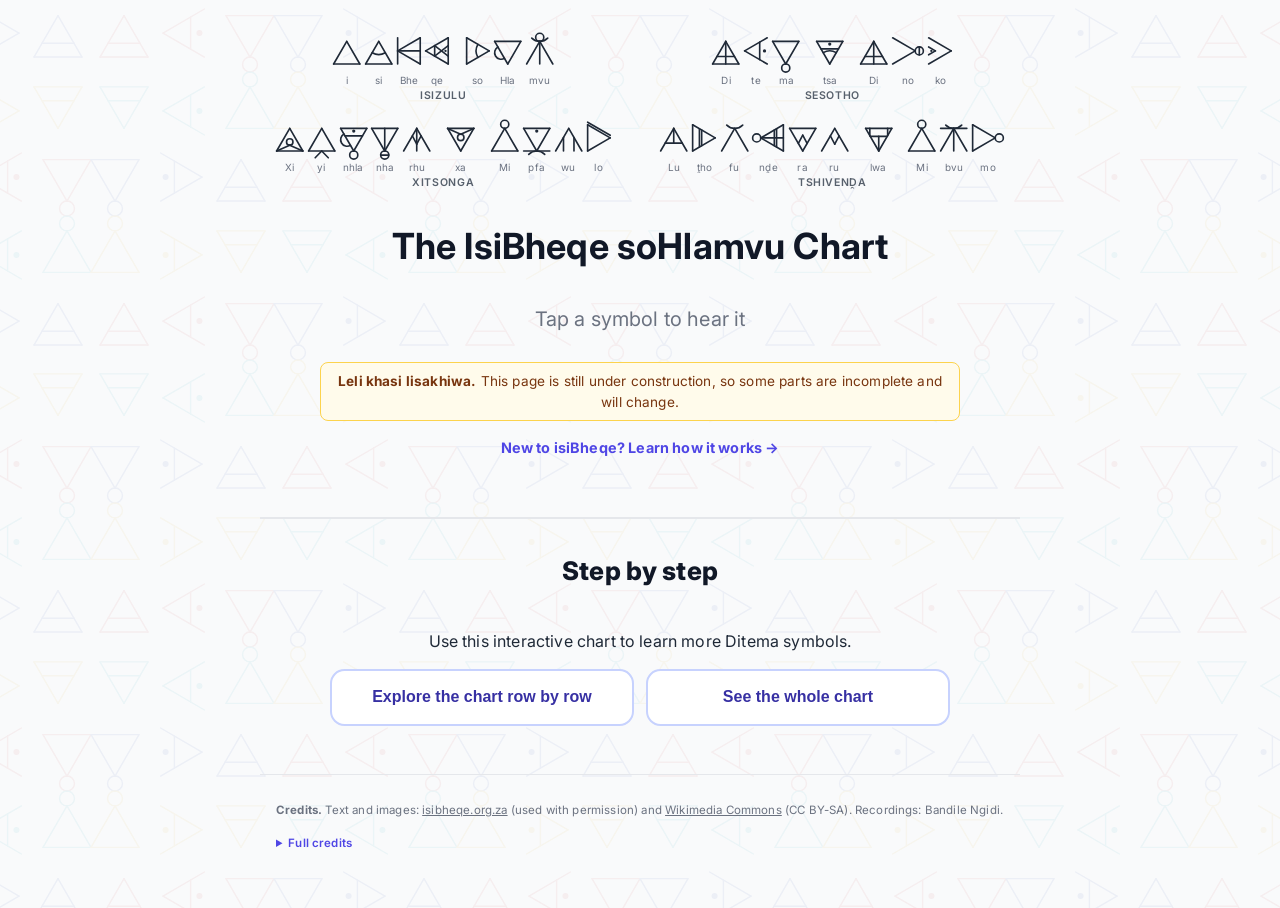
==== commit fdf8f814: "Release prep: credits, no-recording label, contrast, README Bandile's 1.0 choices (14 Nov): - Ship i" ====
--- a/chart.html
+++ b/chart.html
@@ -45,7 +45,7 @@
                 <image href="images/Voiced_bilabial_plosive.png" x="49" y="22" width="54" height="54"/>
                 </g>
                 <text x="76" y="108" text-anchor="middle" font-size="17" font-weight="700" fill="#111827">bha</text>
-                <text x="76" y="124" text-anchor="middle" font-size="9" fill="#9ca3af">(Nguni)</text>
+                <text x="76" y="124" text-anchor="middle" font-size="9" fill="#57606c">(Nguni)</text>
                 <text x="76" y="144" text-anchor="middle" font-size="11" fill="#6b7280">[ba]</text>
                 <text x="76" y="160" text-anchor="middle" font-size="10" fill="#4b5563">ba (Sotho, Tsonga, Venda)</text>
                 <g class="key-tap" data-snd="audio/words/bhabha.mp3" role="button" tabindex="0" aria-label="Hear bhabha">
@@ -329,7 +329,7 @@
     var img = c.img ? '<img src="' + esc(c.img) + '" alt="' + esc(syl) + ' in isiBheqe" loading="lazy">'
                     : '<span class="cc-noimg" title="Symbol image still to come">' + esc(syl) + '</span>';
     var glyph = c.snd ? '<button class="cc-glyph" data-snd="' + esc(c.snd) + '" aria-label="Hear ' + esc(syl) + '">' + img + '</button>'
-                      : '<span class="cc-glyph mute" title="No recording yet">' + img + '</span>';
+                      : '<span class="cc-glyph mute">' + img + '<small class="cc-norec">no recording yet</small></span>';
     return '<td class="cc' + vc + '"><div class="cc-in">' + glyph + spellBlock(c, syl) + c.words.map(word).join('') + '</div></td>';
   }
   /* Phones: move to the previous or next place that has any sounds. */
@@ -511,7 +511,7 @@
 <footer class="page-credits">
   <p><strong>Credits.</strong> Text and images: <a href="https://isibheqe.org.za" target="_blank" rel="noopener">isibheqe.org.za</a> (used with permission) and <a href="https://commons.wikimedia.org/" target="_blank" rel="noopener">Wikimedia Commons</a> (CC BY-SA). Recordings: Bandile Ngidi.</p>
   <details class="credits-more"><summary>Full credits</summary>
-  <p>Text, the vowel diagram, the isiBheqe explainer image and the <em>izimpawu</em> symbols come from <a href="https://isibheqe.org.za" target="_blank" rel="noopener">isibheqe.org.za</a>, © Isibheqe Sohlamvu / Ditema tsa Dinoko, used with permission. From <a href="https://commons.wikimedia.org/" target="_blank" rel="noopener">Wikimedia Commons</a>: the head diagram in step 2, the consonant shapes graphic in step 3 by Pule kaJanolintshi and Francis Burger (CC BY-SA 4.0), and the three mark diagrams in step 4 by Lucas (Chromarrays). Recordings: Bandile Ngidi.</p>
+  <p>Text, the vowel diagram, the isiBheqe explainer image and the <em>izimpawu</em> symbols come from <a href="https://isibheqe.org.za" target="_blank" rel="noopener">isibheqe.org.za</a>, © Isibheqe Sohlamvu / Ditema tsa Dinoko, used with permission. The chart's symbols are drawn in the isibheqe.org.za demo shapes; a redraw in the new keyboard and font shapes is planned. From <a href="https://commons.wikimedia.org/" target="_blank" rel="noopener">Wikimedia Commons</a>: the head diagram in step 2, the consonant shapes graphic in step 3 by Pule kaJanolintshi and Francis Burger (CC BY-SA 4.0), and the three mark diagrams in step 4 by Lucas (Chromarrays, CC0). Recordings: Bandile Ngidi.</p>
   </details>
 </footer>
 
--- a/site.css
+++ b/site.css
@@ -113,7 +113,7 @@
         font-weight: 700;
         text-transform: uppercase;
         letter-spacing: 0.09em;
-        color: #9ca3af;
+        color:#57606c;
         text-align: center;
         margin-bottom: 0.5rem;
     }
@@ -139,11 +139,11 @@
         -webkit-tap-highlight-color: transparent;
     }
     .chip-place.on   { background: #dbeafe; border-color: #3b82f6; color: #1d4ed8; }
-    .chip-place.off  { background: #f3f4f6; border-color: #e5e7eb; color: #9ca3af; }
+    .chip-place.off  { background: #f3f4f6; border-color: #e5e7eb; color:#57606c; }
     .chip-manner.on  { background: #d1fae5; border-color: #10b981; color: #065f46; }
-    .chip-manner.off { background: #f3f4f6; border-color: #e5e7eb; color: #9ca3af; }
+    .chip-manner.off { background: #f3f4f6; border-color: #e5e7eb; color:#57606c; }
     .chip-voice.on   { background: #fffbeb; border-color: #f59e0b; color: #92400e; }
-    .chip-voice.off  { background: #f3f4f6; border-color: #e5e7eb; color: #9ca3af; }
+    .chip-voice.off  { background: #f3f4f6; border-color: #e5e7eb; color:#57606c; }
     .chip-preset {
         background: #1f2937; border-color: #1f2937; color: #fff;
         font-size: 0.75rem; padding: 0.3rem 1rem;
@@ -246,14 +246,14 @@
   width: 34px; height: 34px;
   border-radius: 50%;
   background: #e5e7eb;
-  color: #9ca3af;
+  color:#57606c;
   display: flex; align-items: center; justify-content: center;
   font-weight: 700; font-size: 0.875rem;
   transition: background 0.2s, color 0.2s;
 }
 .wt-step-label {
   font-size: 0.72rem; font-weight: 600;
-  color: #9ca3af; white-space: nowrap;
+  color:#57606c; white-space: nowrap;
   transition: color 0.2s;
 }
 .wt-panel {
@@ -268,7 +268,7 @@
 .wt-lines { list-style: disc; padding-left: 1.2rem; margin: 0 0 0.75rem; font-size: 0.9rem; color: #374151; line-height: 1.6; }
 .wt-lines li { margin: 0.15rem 0; }
 .top-lines { display: inline-block; text-align: left; margin: 0 auto; }
-.wt-step-gloss { font-size: 0.65rem; color: #9ca3af; white-space: nowrap; margin-top: -0.2rem; }
+.wt-step-gloss { font-size: 0.65rem; color:#57606c; white-space: nowrap; margin-top: -0.2rem; }
 .wt-section-gloss { font-weight: 500; text-transform: none; letter-spacing: 0; color: #6b7280; margin-left: 0.4rem; }
 .heads-fig { margin: 0 0 1rem; text-align: center; }
 .heads-fig img { max-width: 360px; width: 100%; height: auto; display: inline-block; }
@@ -297,7 +297,7 @@
 .word-card.mk-hit { border-color: #4f46e5; box-shadow: 0 0 0 3px #e0e7ff; }
 .word-card.mk-dim { opacity: 0.4; }
 .word-card { transition: opacity .2s, box-shadow .2s, border-color .2s; }
-.mk-credit { display: block; font-size: 0.68rem; color: #9ca3af; margin-bottom: 0.3rem; }
+.mk-credit { display: block; font-size: 0.68rem; color:#57606c; margin-bottom: 0.3rem; }
 .mk-credit a { color: inherit; }
 .hero-line { font-size: 1.35rem; font-weight: 700; color: #1f2937; text-align: center; margin: 1.2rem 0 1.6rem; line-height: 1.3; }
 .hero-sub { font-size: 0.92rem; color: #374151; text-align: center; margin: 0 0 0.6rem; }
@@ -340,7 +340,7 @@
 .mini-tbl .mc-row { background: #f8f9ff; color: #374151; text-align: left; font-size: 0.72rem; }
 .mini-tbl .mc-row small { color: #6b7280; opacity: 1; }
 .mc-st { display: block; font-weight: 400; font-size: 0.9em; }
-.mini-tbl thead .mc-st { color: #ccfbf1; }
+.mini-tbl thead .mc-st { color: #f0fdfa; opacity: 1; }
 .mc-cell { background: none; border: 0; padding: 0; cursor: pointer; display: flex; flex-direction: column; align-items: center; width: 100%; }
 .mc-cell img { width: 36px; height: 36px; object-fit: contain; }
 .mc-cell b { font-size: 0.75rem; color: #1f2937; }
@@ -367,7 +367,7 @@
 .ntu-fig img { width: 100%; height: auto; border-radius: 0.4rem; background: #000; }
 .ntu-fig figcaption { font-size: 0.72rem; color: #6b7280; margin-top: 0.25rem; }
 .ntu-fig a { color: inherit; text-decoration: underline; }
-.fig-credit { font-size: 0.68rem; color: #9ca3af; }
+.fig-credit { font-size: 0.68rem; color:#57606c; }
 .fig-credit a { color: inherit; text-decoration: underline; }
 .heads-fig figcaption { font-size: 0.75rem; color: #6b7280; margin-top: 0.25rem; }
 .wt-heading    { font-size: 1.2rem; font-weight: 700; color: #111827; margin: 0 0 0.2rem; }
@@ -413,7 +413,7 @@
 .vowel-card.vc-openmid { border-color: #fed7aa; background: #fff7ed; }
 .vowel-syms  { font-size: 1.2rem; font-weight: 700; color: #1f2937; line-height: 1; margin: 0.35rem 0 0.2rem; }
 .vowel-lbl   { font-size: 0.68rem; color: #6b7280; font-weight: 600; }
-.vowel-eg    { font-size: 0.68rem; color: #9ca3af; font-style: italic; margin-top: 0.15rem; }
+.vowel-eg    { font-size: 0.68rem; color:#57606c; font-style: italic; margin-top: 0.15rem; }
 .manner-grid {
   display: grid;
   grid-template-columns: 1fr 1fr;
@@ -427,7 +427,7 @@
 }
 .manner-icon { font-size: 1.4rem; flex: 0 0 auto; }
 .manner-name { font-weight: 700; font-size: 0.85rem; color: #1f2937; }
-.manner-tech { font-size: 0.7rem; color: #9ca3af; font-style: italic; }
+.manner-tech { font-size: 0.7rem; color:#57606c; font-style: italic; }
 .manner-eg   { font-size: 0.78rem; color: #4b5563; margin-top: 0.15rem; }
 .wt-section-label {
   font-size: 0.72rem; font-weight: 700;
@@ -506,7 +506,7 @@
 .sn-syl { display:inline-flex; flex-direction:column; align-items:center; }
 .sn-syl svg { height:2.6rem; width:auto; display:block; overflow:visible; stroke-width:5; }
 .sn-syl span { font-size:0.62rem; color:#6b7280; line-height:1.1; margin-top:0.1rem; }
-.sn figcaption { font-size:0.66rem; font-weight:600; letter-spacing:0.06em; text-transform:uppercase; color:#9ca3af; margin-top:0.25rem; }
+.sn figcaption { font-size:0.66rem; font-weight:600; letter-spacing:0.06em; text-transform:uppercase; color:#57606c; margin-top:0.25rem; }
 @media (max-width:640px){ .sn-syl svg { height:2.1rem; } .script-names { gap:0.8rem 1.4rem; } }
 /* Voiced columns: a faint warm shade (6 Nov) */
 .chart-tbl td.cc.vd { background:#fffbeb; }
@@ -520,6 +520,8 @@
   border:1.5px solid #c7d2fe; background:#eef2ff; border-radius:0.6rem; padding:0.3rem; cursor:pointer; }
 .cc-glyph img { width:48px; height:48px; object-fit:contain; display:block; }
 .cc-glyph.mute { border-color:#e5e7eb; background:transparent; cursor:default; }
+.cc-glyph.mute { flex-direction:column; }
+.cc-norec { display:block; font-size:0.68rem; color:#6b7280; line-height:1.2; margin-top:2px; }
 .cc-glyph.playing, .cc-word.playing { background:#d1fae5; border-color:#10b981; }
 .cc-main { font-size:1.05rem; font-weight:700; color:#1f2937; line-height:1.2; }
 .cc-ipa { font-size:0.74rem; color:#6b7280; font-family:'Charis SIL','Doulos SIL','Gentium Plus','Noto Serif',Georgia,serif; }
@@ -530,7 +532,7 @@
 .chart-tbl thead tr:nth-child(2) span.st-term[lang=st] { color:#0f766e; font-size:0.62rem; line-height:1.2; }
 .chart-tbl thead tr:nth-child(2) span.zu-term { display:block; }
 .cc-noimg { display:inline-flex; align-items:center; justify-content:center; width:52px; height:52px; border:1.5px dashed #c7d2fe; border-radius:0.5rem; color:#6b7280; font-size:0.85rem; }
-.en-gloss { font-weight:400; opacity:0.75; font-size:0.85em; }
+.en-gloss { font-weight:400; font-size:0.85em; }
 .rh-plain { display:block; font-size:0.7rem; font-weight:400; color:#6b7280; margin-top:0.1rem; }
 .row-new > * { animation: rowIn 0.6s ease-out; }
 @keyframes rowIn { from { background:#fef9c3; } }
@@ -560,12 +562,12 @@
   background:rgba(255,255,255,0.15); color:#fff; font-size:1.6rem; line-height:1; cursor:pointer; }
 .pl-btn:active { background:rgba(255,255,255,0.35); }
 .cc-sp { display:block; font-size:0.74rem; color:#4b5563; line-height:1.3; }
-.cc-sp i { font-style:normal; font-size:0.62rem; color:#9ca3af; letter-spacing:0.03em; }
+.cc-sp i { font-style:normal; font-size:0.62rem; color:#57606c; letter-spacing:0.03em; }
 .cc-word { display:block; width:100%; margin-top:0.15rem; padding:0.25rem 0.3rem; border:1px solid #e5e7eb; border-radius:0.5rem;
   background:#f9fafb; font:inherit; font-size:0.8rem; color:#1f2937; text-align:center; line-height:1.3; }
 button.cc-word { cursor:pointer; border-color:#bfdbfe; background:#eff6ff; min-height:44px; }
 .cc-word b { color:#4338ca; font-weight:800; text-decoration:underline; text-underline-offset:2px; }
-.cc-gloss { display:block; font-size:0.66rem; color:#6b7280; font-weight:400; }
+.cc-gloss { display:block; font-size:0.66rem; color:#57606c; font-weight:400; }
 @media (max-width:640px){ .chart-tbl td.cc { min-width:104px; } .cc-glyph img { width:40px; height:40px; } }
 
 /* Link between the two pages (10 Nov) */
@@ -594,7 +596,7 @@
 .lp { display: flex; align-items: center; justify-content: center; gap: 0.3rem; }
 .lp .lg { min-width: 3.3rem; padding: 0.35rem 0.3rem; }
 .lp { gap: 0.15rem; }
-.lp-arrow { color: #9ca3af; font-size: 1.1rem; }
+.lp-arrow { color:#57606c; font-size: 1.1rem; }
 .lw-grid { display: grid; gap: 0.6rem; margin: 0.5rem 0; }
 .lw-pair { display: flex; align-items: center; justify-content: center; gap: 0.5rem; }
 @media (max-width: 480px){ .lw-pair { flex-direction: column; gap: 0.15rem; } .lw-pair .lp-arrow { transform: rotate(90deg); } }
@@ -609,7 +611,7 @@
 .wt-fold { background:#fff; border:1px solid #e5e7eb; border-radius:1rem; box-shadow:0 2px 8px rgba(0,0,0,0.06); margin-bottom:0.75rem; scroll-margin-top:0.75rem; }
 .wt-fold > summary { list-style:none; display:flex; align-items:center; gap:0.6rem; padding:0.85rem 1.1rem; cursor:pointer; }
 .wt-fold > summary::-webkit-details-marker { display:none; }
-.wt-fold > summary::after { content:"\2193"; margin-left:auto; color:#9ca3af; }
+.wt-fold > summary::after { content:"\2193"; margin-left:auto; color:#57606c; }
 .wt-fold[open] > summary::after { content:"\2191"; }
 .wt-fold > summary .wt-step-num { flex-shrink:0; }
 .wt-fold > summary .wt-step-label { font-size:1rem; font-weight:700; color:#111827; white-space:normal; }
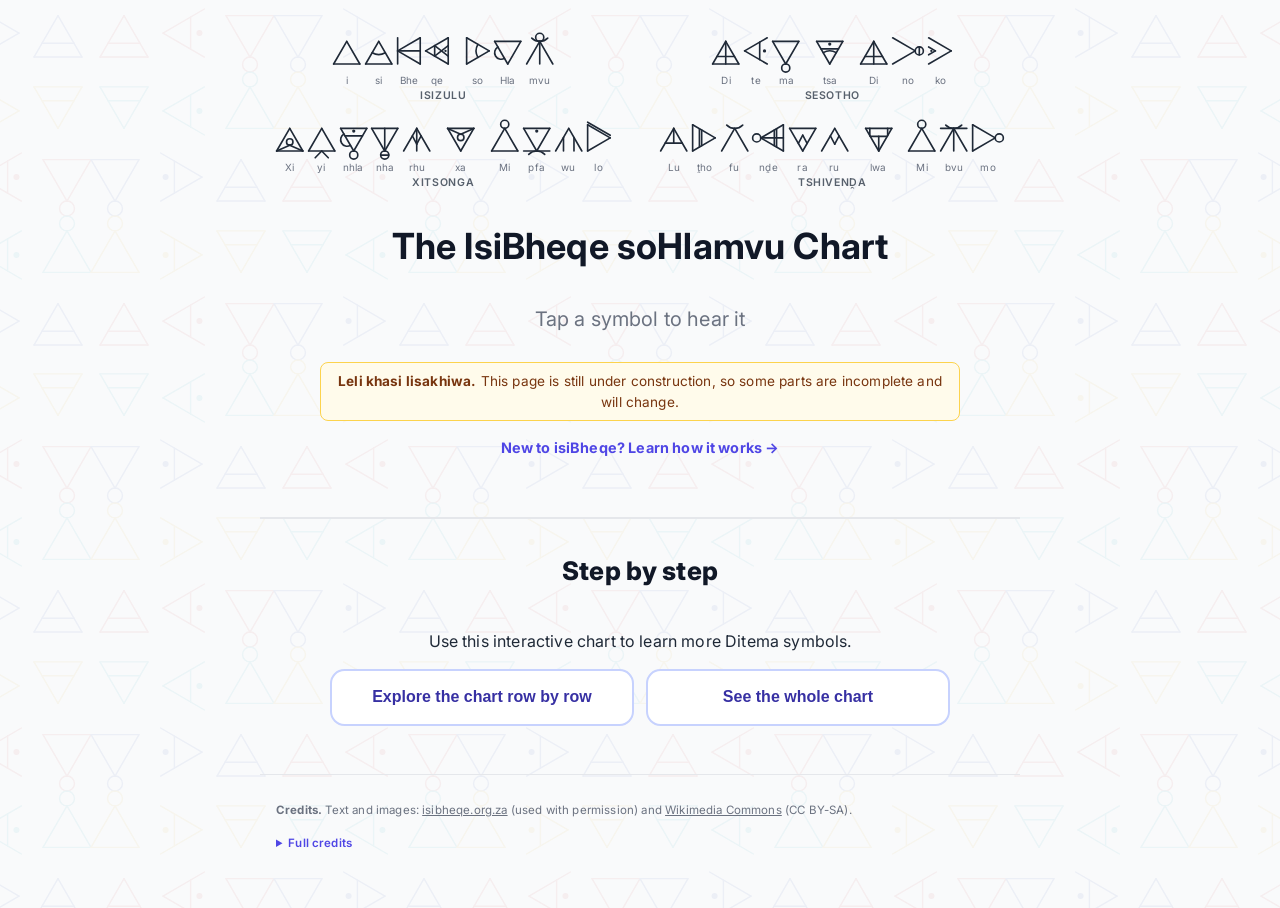
==== commit ed3f6303: "Recordings: no name in the credits (Bandile's request, 14 Nov) Co-Authored-By: Claude Opus 5.5 <nore" ====
--- a/chart.html
+++ b/chart.html
@@ -509,9 +509,9 @@
   if(m){ var b = document.querySelector('#mode-choice [data-mode="' + m + '"]'); if(b) b.click(); } })();
 </script>
 <footer class="page-credits">
-  <p><strong>Credits.</strong> Text and images: <a href="https://isibheqe.org.za" target="_blank" rel="noopener">isibheqe.org.za</a> (used with permission) and <a href="https://commons.wikimedia.org/" target="_blank" rel="noopener">Wikimedia Commons</a> (CC BY-SA). Recordings: Bandile Ngidi.</p>
+  <p><strong>Credits.</strong> Text and images: <a href="https://isibheqe.org.za" target="_blank" rel="noopener">isibheqe.org.za</a> (used with permission) and <a href="https://commons.wikimedia.org/" target="_blank" rel="noopener">Wikimedia Commons</a> (CC BY-SA).</p>
   <details class="credits-more"><summary>Full credits</summary>
-  <p>Text, the vowel diagram, the isiBheqe explainer image and the <em>izimpawu</em> symbols come from <a href="https://isibheqe.org.za" target="_blank" rel="noopener">isibheqe.org.za</a>, © Isibheqe Sohlamvu / Ditema tsa Dinoko, used with permission. The chart's symbols are drawn in the isibheqe.org.za demo shapes; a redraw in the new keyboard and font shapes is planned. From <a href="https://commons.wikimedia.org/" target="_blank" rel="noopener">Wikimedia Commons</a>: the head diagram in step 2, the consonant shapes graphic in step 3 by Pule kaJanolintshi and Francis Burger (CC BY-SA 4.0), and the three mark diagrams in step 4 by Lucas (Chromarrays, CC0). Recordings: Bandile Ngidi.</p>
+  <p>Text, the vowel diagram, the isiBheqe explainer image and the <em>izimpawu</em> symbols come from <a href="https://isibheqe.org.za" target="_blank" rel="noopener">isibheqe.org.za</a>, © Isibheqe Sohlamvu / Ditema tsa Dinoko, used with permission. The chart's symbols are drawn in the isibheqe.org.za demo shapes; a redraw in the new keyboard and font shapes is planned. From <a href="https://commons.wikimedia.org/" target="_blank" rel="noopener">Wikimedia Commons</a>: the head diagram in step 2, the consonant shapes graphic in step 3 by Pule kaJanolintshi and Francis Burger (CC BY-SA 4.0), and the three mark diagrams in step 4 by Lucas (Chromarrays, CC0).</p>
   </details>
 </footer>
 
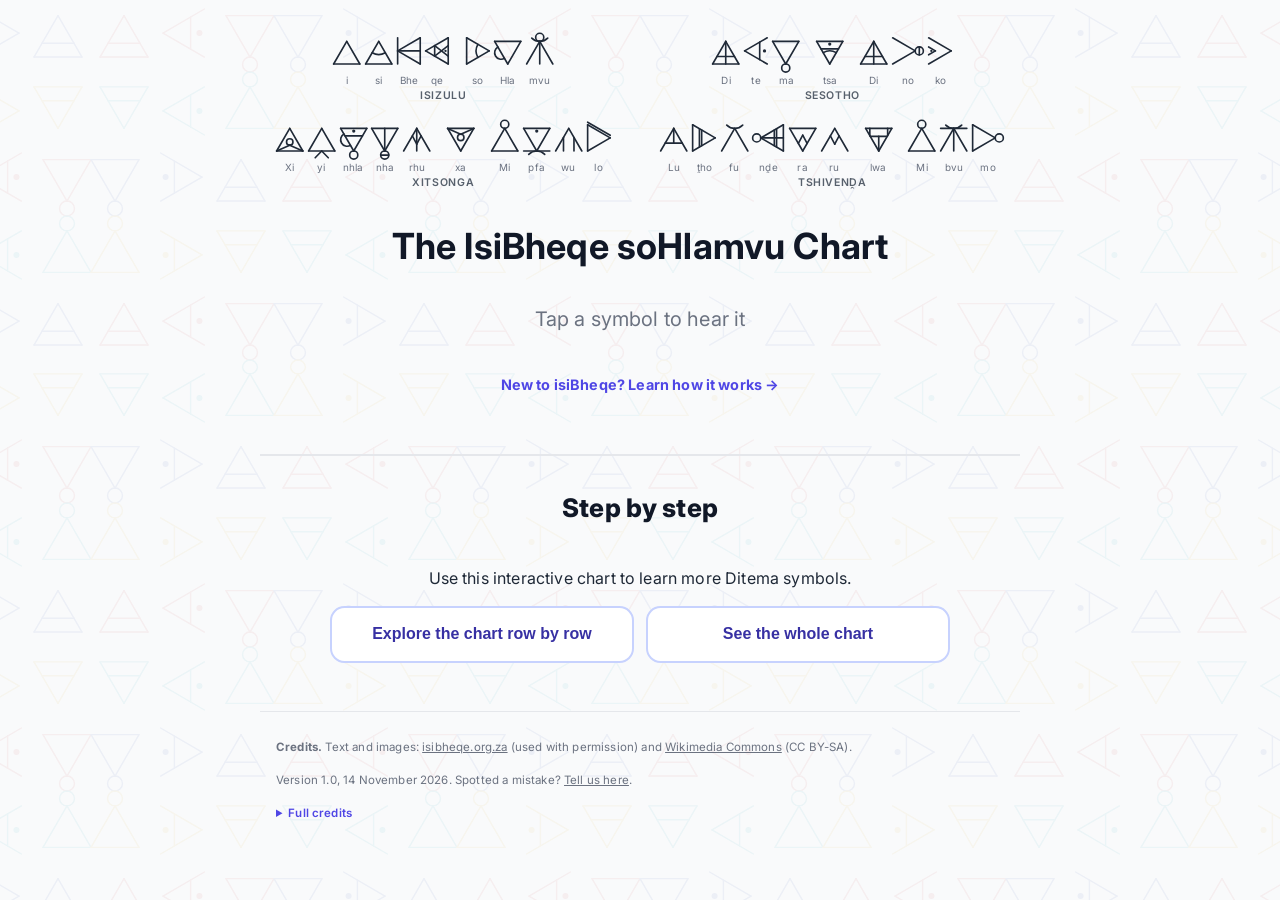
==== commit e2a7493f: "Release 1.0: drop the under-construction note, version line, feedback form placeholder, GoatCounter " ====
--- a/chart.html
+++ b/chart.html
@@ -21,7 +21,6 @@
 </div>
             <h1 class="text-4xl font-bold text-gray-900">The IsiBheqe soHlamvu Chart</h1>
             <p style="font-size: 1.25rem; color: #6b7280; margin-top: 0.5rem;">Tap a symbol to hear it</p>
-            <div class="wip-note" role="note"><strong lang="zu">Leli khasi lisakhiwa.</strong> This page is still under construction, so some parts are incomplete and will change.</div>
             <a class="page-link" href="index.html">New to isiBheqe? Learn how it works &rarr;</a>
         </header>
      </div>
@@ -510,10 +509,12 @@
 </script>
 <footer class="page-credits">
   <p><strong>Credits.</strong> Text and images: <a href="https://isibheqe.org.za" target="_blank" rel="noopener">isibheqe.org.za</a> (used with permission) and <a href="https://commons.wikimedia.org/" target="_blank" rel="noopener">Wikimedia Commons</a> (CC BY-SA).</p>
+  <p class="release-line">Version 1.0, 14 November 2026. Spotted a mistake? <a href="FORM_URL" target="_blank" rel="noopener">Tell us here</a>.</p>
   <details class="credits-more"><summary>Full credits</summary>
   <p>Text, the vowel diagram, the isiBheqe explainer image and the <em>izimpawu</em> symbols come from <a href="https://isibheqe.org.za" target="_blank" rel="noopener">isibheqe.org.za</a>, © Isibheqe Sohlamvu / Ditema tsa Dinoko, used with permission. The chart's symbols are drawn in the isibheqe.org.za demo shapes; a redraw in the new keyboard and font shapes is planned. From <a href="https://commons.wikimedia.org/" target="_blank" rel="noopener">Wikimedia Commons</a>: the head diagram in step 2, the consonant shapes graphic in step 3 by Pule kaJanolintshi and Francis Burger (CC BY-SA 4.0), and the three mark diagrams in step 4 by Lucas (Chromarrays, CC0).</p>
   </details>
 </footer>
 
+<script data-goatcounter="https://barc-prog.goatcounter.com/count" async src="https://gc.zgo.at/count.js"></script>
 </body>
 </html>
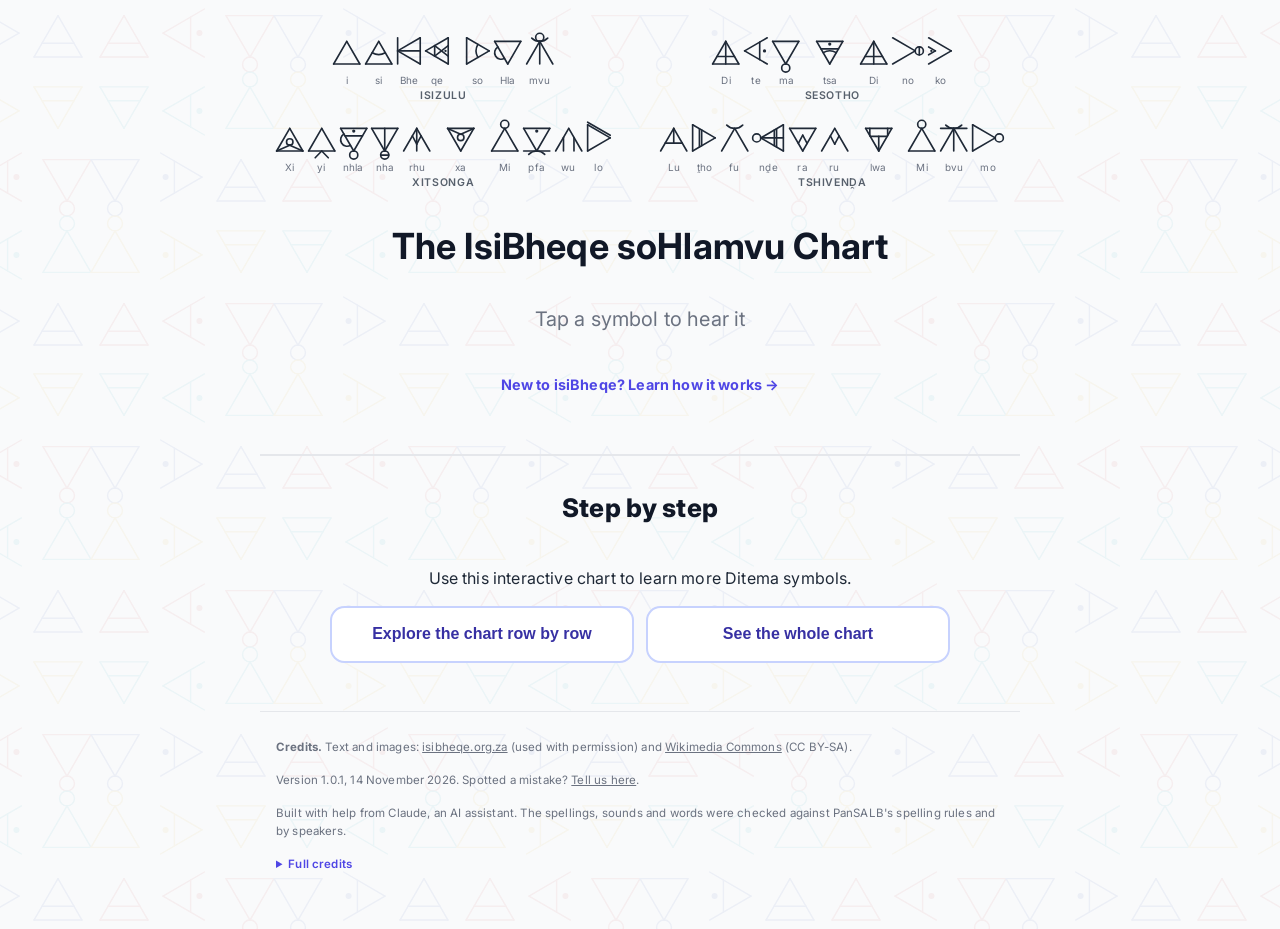
==== commit d508ded7: "1.0.1: say how the site was made (AI note on both pages, README section) Co-Authored-By: Claude Opus" ====
--- a/chart.html
+++ b/chart.html
@@ -509,7 +509,8 @@
 </script>
 <footer class="page-credits">
   <p><strong>Credits.</strong> Text and images: <a href="https://isibheqe.org.za" target="_blank" rel="noopener">isibheqe.org.za</a> (used with permission) and <a href="https://commons.wikimedia.org/" target="_blank" rel="noopener">Wikimedia Commons</a> (CC BY-SA).</p>
-  <p class="release-line">Version 1.0, 14 November 2026. Spotted a mistake? <a href="FORM_URL" target="_blank" rel="noopener">Tell us here</a>.</p>
+  <p class="release-line">Version 1.0.1, 14 November 2026. Spotted a mistake? <a href="https://forms.gle/a68zoqr1FyhAyBxb6" target="_blank" rel="noopener">Tell us here</a>.</p>
+  <p class="release-line">Built with help from Claude, an AI assistant. The spellings, sounds and words were checked against PanSALB's spelling rules and by speakers.</p>
   <details class="credits-more"><summary>Full credits</summary>
   <p>Text, the vowel diagram, the isiBheqe explainer image and the <em>izimpawu</em> symbols come from <a href="https://isibheqe.org.za" target="_blank" rel="noopener">isibheqe.org.za</a>, © Isibheqe Sohlamvu / Ditema tsa Dinoko, used with permission. The chart's symbols are drawn in the isibheqe.org.za demo shapes; a redraw in the new keyboard and font shapes is planned. From <a href="https://commons.wikimedia.org/" target="_blank" rel="noopener">Wikimedia Commons</a>: the head diagram in step 2, the consonant shapes graphic in step 3 by Pule kaJanolintshi and Francis Burger (CC BY-SA 4.0), and the three mark diagrams in step 4 by Lucas (Chromarrays, CC0).</p>
   </details>
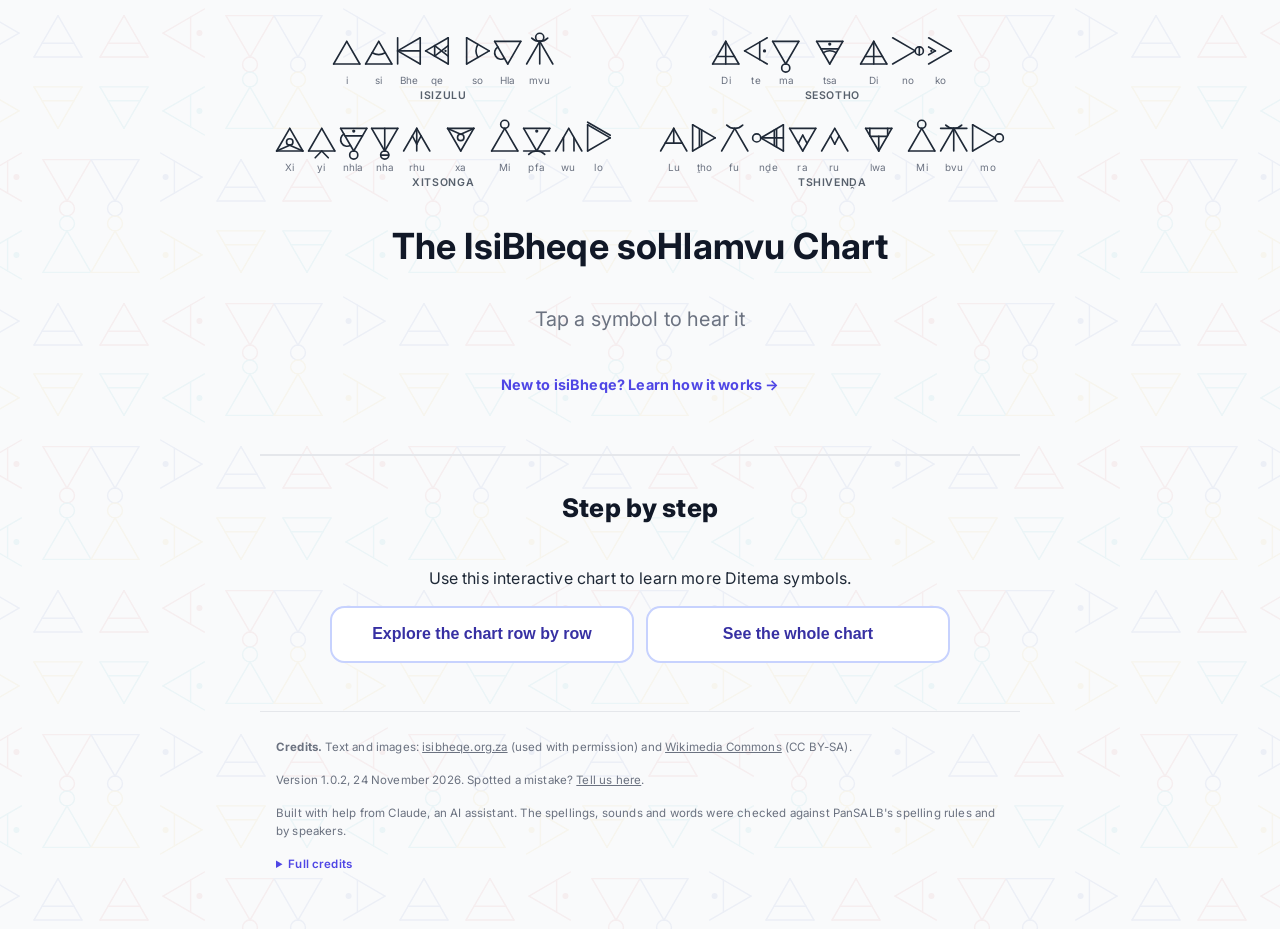
==== commit 9a742cd3: "1.0.2: Pule's corrections (tsela; two cells to 'no recording yet') - Step 3: the ejective tsa exampl" ====
--- a/chart.html
+++ b/chart.html
@@ -85,7 +85,7 @@
             <!-- Chart data: one entry per cell. m = manner, p = place, v = voiceless/voiced,
                  sp = Latin spelling by language group (kept from the old hover text),
                  words = example words (src R = recorded, M = confirmed in the 9 Oct meeting). -->
-            <script type="application/json" id="chart-data">[{"m":"Plosive","p":"Bilabial","v":"voiceless","img":"images/Aspirated_bilabial_plosive.png","ipa":"pʰ","syl":true,"snd":"audio/cues/Aspirated_bilabial_plosive_a.mp3","sp":{"NGU":"pha","SOT":"pha","TSO":"pha","VEN":"pha"},"words":[{"w":"phapha","hl":"pha","lang":"isiZulu, Sesotho","gloss":"be overenthusiastic","audio":"audio/words/phapha.mp3","src":"R"},{"w":"phalla","hl":"pha","lang":"Sesotho","gloss":"flow","audio":"audio/words/phalla.mp3","src":"R"}]},{"m":"Plosive","p":"Bilabial","v":"voiced","img":"images/Voiced_bilabial_plosive.png","ipa":"b","syl":true,"snd":"audio/cues/Voiced_bilabial_plosive_a.mp3","sp":{"NGU":"bha","SOT":"ba","TSO":"ba","VEN":"ba"},"words":[{"w":"bhabha","hl":"bha","lang":"isiZulu","gloss":"trap","audio":"audio/words/bhabha.mp3","src":"R"},{"w":"bana","hl":"ba","lang":"Sesotho","gloss":"children","audio":"audio/words/bana.mp3","src":"R"}]},{"m":"Plosive","p":"Dental","v":"voiceless","img":"images/Aspirated_dental_plosive.png","ipa":"t̪ʰ","syl":true,"snd":"audio/cues/Aspirated_dental_plosive_a.mp3","sp":{"VEN":"ṱha"},"words":[]},{"m":"Plosive","p":"Dental","v":"voiced","img":"images/Voiced_dental_plosive.png","ipa":"d̪","syl":true,"snd":"audio/cues/Voiced_dental_plosive_a.mp3","sp":{"VEN":"ḓa"},"words":[]},{"m":"Plosive","p":"Alveolar","v":"voiceless","img":"images/Aspirated_alveolar_plosive.png","ipa":"tʰ","syl":true,"snd":"audio/cues/Aspirated_alveolar_plosive_a.mp3","sp":{"NGU":"tha","SOT":"tha","TSO":"tha","VEN":"tha"},"words":[{"w":"thatha","hl":"tha","lang":"isiZulu","gloss":"take","audio":"audio/words/thatha.mp3","src":"R"},{"w":"thaba","hl":"tha","lang":"Sesotho","gloss":"mountain","audio":"audio/words/thaba.mp3","src":"R"}]},{"m":"Plosive","p":"Alveolar","v":"voiced","img":"images/Voiced_alveolar_plosive.png","ipa":"d","syl":true,"snd":"audio/cues/Voiced_alveolar_plosive_a.mp3","sp":{"NGU":"da","SOT":"da, la","TSO":"da","VEN":"da"},"words":[{"w":"idada","hl":"da","lang":"isiZulu","gloss":"duck","audio":"audio/words/idada.mp3","src":"R"}]},{"m":"Plosive","p":"Palatal","v":"voiceless","img":"images/Aspirated_palatal_plosive.png","ipa":"cʰ","syl":true,"snd":"audio/cues/Voiceless_palatal_plosive_a.mp3","sp":{"NGU":"tyha","VEN":"thya"},"words":[]},{"m":"Plosive","p":"Velar","v":"voiceless","img":"images/Aspirated_velar_plosive.png","ipa":"kʰ","syl":true,"snd":"audio/cues/Aspirated_velar_plosive_a.mp3","sp":{"NGU":"kha","SOT":"kha","TSO":"kha","VEN":"kha"},"words":[{"w":"ikhaya","hl":"kha","lang":"isiZulu","gloss":"home","audio":"audio/words/ikhaya.mp3","src":"R"}]},{"m":"Plosive","p":"Velar","v":"voiced","img":"images/Voiced_velar_plosive.png","ipa":"g","syl":true,"snd":"audio/cues/Voiced_velar_plosive_a.mp3","sp":{"NGU":"ga","TSO":"ga","VEN":"ga"},"words":[{"w":"igama","hl":"ga","lang":"isiZulu","gloss":"name","audio":"audio/words/igama.mp3","src":"R"}]},{"m":"Ejectives & Implosive","p":"Bilabial","v":"voiceless","img":"images/Bilabial_ejective_plosive.png","ipa":"pʼ","syl":true,"snd":"audio/cues/Bilabial_ejective_stop_a.mp3","sp":{"NGU":"pa","SOT":"pa","TSO":"pa","VEN":"pa"},"words":[{"w":"papadi","hl":"pa","lang":"Sesotho","gloss":"a game","audio":"audio/words/papadi.mp3","src":"R"}]},{"m":"Ejectives & Implosive","p":"Bilabial","v":"voiced","img":"images/Bilabial_implosive.png","ipa":"ɓ","syl":true,"snd":"audio/cues/Voiced_bilabial_implosive_a.mp3","sp":{"NGU":"ba","TSO":"b'a"},"words":[{"w":"baba","hl":"ba","lang":"isiZulu","gloss":"be bitter","audio":"audio/words/baba.mp3","src":"R"}]},{"m":"Ejectives & Implosive","p":"Dental","v":"voiceless","img":"images/Dental_ejective_plosive.png","ipa":"t̪ʼ","syl":true,"snd":"audio/cues/Ejective_dental_stop_a.mp3","sp":{"VEN":"ṱa"},"words":[{"w":"ṱaṱa","hl":"ṱa","lang":"Tshivenda","gloss":"argue","audio":"audio/words/tata_ve.mp3","src":"R"}]},{"m":"Ejectives & Implosive","p":"Alveolar","v":"voiceless","img":"images/Alveolar_ejective_plosive.png","ipa":"tʼ","syl":true,"snd":"audio/cues/Alveolar_ejective_stop_a.mp3","sp":{"NGU":"ta","SOT":"ta","TSO":"ta","VEN":"ta"},"words":[{"w":"tata","hl":"ta","lang":"isiXhosa","gloss":"father","audio":"audio/words/tata_xh.mp3","src":"R"}]},{"m":"Ejectives & Implosive","p":"Velar","v":"voiceless","img":"images/Velar_ejective_plosive.png","ipa":"kʼ","syl":true,"snd":"audio/cues/Velar_ejective_stop_a.mp3","sp":{"NGU":"ka","SOT":"ka","TSO":"ka","VEN":"ka"},"words":[{"w":"ikati","hl":"ka","lang":"isiZulu","gloss":"cat","audio":"audio/words/ikati.mp3","src":"R"},{"w":"kae","hl":"ka","lang":"Sesotho","gloss":"where?","audio":"audio/words/kae.mp3","src":"R"}]},{"m":"Fricative","p":"Bilabial","v":"voiceless","img":"images/Voiceless_bilabial_fricative.png","ipa":"ɸ","syl":true,"snd":"audio/cues/Voiceless_bilabial_fricative_a.mp3","sp":{"VEN":"fha"},"words":[]},{"m":"Fricative","p":"Bilabial","v":"voiced","img":"images/Voiced_bilabial_fricative.png","ipa":"β","syl":true,"snd":"audio/cues/Voiced_bilabial_fricative_a.mp3","sp":{"VEN":"vha"},"words":[]},{"m":"Fricative","p":"Labio-dental","v":"voiceless","img":"images/Voiceless_labiodental_fricative.png","ipa":"f","syl":true,"snd":"audio/cues/Voiceless_labiodental_fricative_a.mp3","sp":{"NGU":"fa","SOT":"fa","TSO":"fa","VEN":"fa"},"words":[{"w":"ukufa","hl":"fa","lang":"isiZulu","gloss":"die","audio":"audio/words/ukufa.mp3","src":"R"}]},{"m":"Fricative","p":"Labio-dental","v":"voiced","img":"images/Voiced_labiodental_fricative.png","ipa":"v","syl":true,"snd":"audio/cues/Voiced_labiodental_fricative_a.mp3","sp":{"NGU":"va","SOT":"va","VEN":"va"},"words":[{"w":"vala","hl":"va","lang":"isiZulu","gloss":"close","audio":"audio/words/vala.mp3","src":"R"}]},{"m":"Fricative","p":"Alveolar","v":"voiceless","img":"images/Voiceless_alveolar_fricative.png","ipa":"s","syl":true,"snd":"audio/cues/Voiceless_alveolar_fricative_a.mp3","sp":{"NGU":"sa","SOT":"sa","TSO":"sa","VEN":"sa"},"words":[{"w":"sapha","hl":"sa","lang":"isiXhosa","gloss":"hand over","audio":"audio/words/sapha.mp3","src":"R"},{"w":"sala","hl":"sa","lang":"Sesotho","gloss":"stay","audio":"audio/words/sala.mp3","src":"R"}]},{"m":"Fricative","p":"Alveolar","v":"voiced","img":"images/Voiced_alveolar_fricative.png","ipa":"z","syl":true,"snd":"audio/cues/Voiced_alveolar_fricative_a.mp3","sp":{"NGU":"za","SOT":"za","TSO":"za","VEN":"za"},"words":[{"w":"zala","hl":"za","lang":"isiZulu","gloss":"give birth","audio":"audio/words/zala.mp3","src":"R"}]},{"m":"Fricative","p":"Post-alveolar","v":"voiceless","img":"images/Voiceless_postalveolar_fricative.png","ipa":"ʃ","syl":true,"snd":"audio/cues/Voiceless_post-alveolar_fricative_a.mp3","sp":{"NGU":"sha","SOT":"sha","TSO":"xa","VEN":"sha"},"words":[{"w":"xava","hl":"xa","lang":"Xitsonga","gloss":"buy","audio":"audio/words/xava.mp3","src":"R"},{"w":"shaya","hl":"sha","lang":"isiZulu","gloss":"hit","audio":"audio/words/shaya.mp3","src":"R"},{"w":"shapa","hl":"sha","lang":"Sesotho","gloss":"hit","audio":"audio/words/shapa.mp3","src":"R"}]},{"m":"Fricative","p":"Post-alveolar","v":"voiced","img":"images/Voiced_postalveolar_fricative.png","ipa":"ʒ","syl":true,"snd":"audio/cues/Voiced_post-alveolar_fricative_a.mp3","sp":{"SOT":"ja","VEN":"zha"},"words":[{"w":"jala","hl":"ja","lang":"Sesotho","gloss":"plant, sow","audio":"audio/words/jala.mp3","src":"R"}]},{"m":"Fricative","p":"Retroflex","v":"voiceless","img":"images/Voiceless_retroflex_fricative.png","ipa":"ʂ","syl":true,"snd":"audio/cues/Voiceless_retroflex_fricative_a.mp3","sp":{"TSO":"swa","VEN":"swa"},"words":[]},{"m":"Fricative","p":"Velar","v":"voiceless","img":"images/Voiceless_velar_fricative.png","ipa":"x","syl":true,"snd":"audio/cues/Voiceless_velar_fricative_a.mp3","sp":{"NGU":"rha","SOT":"ga","TSO":"hha"},"words":[]},{"m":"Fricative","p":"Velar","v":"voiced","img":"images/Voiced_velar_fricative.png","ipa":"ɣ","syl":true,"snd":"audio/cues/Voiced_velar_fricative_a.mp3","sp":{"NGU":"gra","VEN":"xa"},"words":[]},{"m":"Fricative","p":"Glottal","v":"voiceless","img":"images/Voiceless_glottal_fricative.png","ipa":"h","syl":true,"snd":"audio/cues/Voiceless_glottal_fricative_a.mp3","sp":{"NGU":"ha","SOT":"ha","VEN":"ha"},"words":[{"w":"hamba","hl":"ha","lang":"isiZulu","gloss":"go","audio":"audio/words/hamba.mp3","src":"R"},{"w":"hana","hl":"ha","lang":"Sesotho","gloss":"refuse","audio":"audio/words/hana.mp3","src":"R"}]},{"m":"Fricative","p":"Glottal","v":"voiced","img":"images/Voiced_glottal_fricative.png","ipa":"ɦ","syl":true,"snd":"audio/cues/Voiced_glottal_fricative_a.mp3","sp":{"NGU":"hha","SOT":"ha","TSO":"ha"},"words":[{"w":"hhayi","hl":"hha","lang":"isiZulu","gloss":"no","audio":"audio/words/hhayi.mp3","src":"R"}]},{"m":"Fricative","p":"Lateral","v":"voiceless","img":"images/Voiceless_lateral_fricative.png","ipa":"ɬ","syl":true,"snd":"audio/cues/Voiceless_lateral_fricative_a.mp3","sp":{"NGU":"hla","SOT":"hla","TSO":"hla"},"words":[{"w":"hlala","hl":"hla","lang":"isiZulu","gloss":"sit","audio":"audio/words/hlala.mp3","src":"R"},{"w":"hlaha","hl":"hla","lang":"Sesotho","gloss":"appear","audio":"audio/words/hlaha.mp3","src":"R"},{"w":"hlapa","hl":"hla","lang":"Sesotho","gloss":"wash oneself","audio":"audio/words/hlapa.mp3","src":"R"}]},{"m":"Fricative","p":"Lateral","v":"voiced","img":"images/Voiced_lateral_fricative.png","ipa":"ɮ","syl":true,"snd":"audio/cues/Voiced_lateral_fricative_a.mp3","sp":{"NGU":"dla"},"words":[{"w":"ukudla","hl":"dla","lang":"isiZulu","gloss":"food","audio":"audio/words/ukudla.mp3","src":"R"}]},{"m":"Affricate","p":"Labio-dental","v":"voiceless","img":"images/Aspirated_labiodental_affricate.png","ipa":"p̪fʰ","syl":true,"snd":"audio/cues/Voiceless_labiodental_affricate_a.mp3","sp":{"TSO":"pfha","VEN":"pfha"},"words":[]},{"m":"Affricate","p":"Labio-dental","v":"voiced","img":"images/Voiced_labiodental_affricate.png","ipa":"bv","syl":true,"snd":"audio/cues/Voiced_labiodental_affricate_a.mp3","sp":{"TSO":"bva","VEN":"bva"},"words":[]},{"m":"Affricate","p":"Alveolar","v":"voiceless","img":"images/Aspirated_alveolar_affricate.png","ipa":"tsʰ","syl":true,"snd":null,"sp":{"NGU":"thsa","SOT":"tsha","TSO":"tsha"},"words":[]},{"m":"Affricate","p":"Alveolar","v":"voiced","img":"images/Voiced_alveolar_affricate.png","ipa":"dz","syl":true,"snd":"audio/cues/Voiced_alveolar_affricate_a.mp3","sp":{"NGU":"dza","TSO":"dza","VEN":"dza"},"words":[]},{"m":"Affricate","p":"Post-alveolar","v":"voiceless","img":"images/Aspirated_postalveolar_affricate.png","ipa":"t͡ʃʰ","syl":true,"snd":null,"sp":{"SOT":"tjha","TSO":"cha","VEN":"tsha"},"words":[{"w":"tjhaba","hl":"tjha","lang":"Sesotho","gloss":"rise (of the sun)","audio":"audio/words/tjhaba.mp3","src":"R"}]},{"m":"Affricate","p":"Post-alveolar","v":"voiced","img":"images/Voiced_postalveolar_affricate.png","ipa":"d͡ʒ","syl":true,"snd":"audio/cues/Voiced_post-alveolar_affricate_a.mp3","sp":{"NGU":"ja","SOT":"ja","TSO":"ja","VEN":"dzha"},"words":[{"w":"jabula","hl":"ja","lang":"isiZulu","gloss":"be happy","audio":"audio/words/jabula.mp3","src":"R"}]},{"m":"Affricate","p":"Retroflex","v":"voiceless","img":"images/Aspirated_retroflex_affricate.png","ipa":"t͡ʂʰ","syl":true,"snd":"audio/cues/Aspirated_retroflex_affricate_a.mp3","sp":{"TSO":"tshwa"},"words":[]},{"m":"Affricate","p":"Velar","v":"voiceless","img":"images/Aspirated_velar_affricate.png","ipa":"k͡xʰ","syl":true,"snd":"audio/Voiceless_velar_affricate.ogg","sp":{"SOT":"kga"},"words":[{"w":"kgale","hl":"kga","lang":"Sesotho","gloss":"long ago","audio":"audio/words/kgale.mp3","src":"R"}]},{"m":"Affricate","p":"Lateral","v":"voiceless","img":"images/Aspirated_lateral_affricate.png","ipa":"t͡ɬʰ","syl":true,"snd":"audio/cues/Aspirated_lateral_affricate_a.mp3","sp":{"SOT":"tlha","TSO":"tlha"},"words":[{"w":"tlhapi","hl":"tlha","lang":"Sesotho","gloss":"fish","audio":"audio/words/tlhapi.mp3","src":"R"}]},{"m":"Affricate","p":"Lateral","v":"voiced","img":"images/Voiced_lateral_affricate.png","ipa":"d͡ɮ","syl":true,"snd":null,"sp":{"TSO":"dla"},"words":[]},{"m":"Approximant","p":"Bilabial","v":"voiced","img":"images/Voiced_labial–velar_approximant.png","ipa":"w","syl":true,"snd":"audio/cues/Labial_velar_approximant_a.mp3","sp":{"NGU":"wa","SOT":"wa","TSO":"wa","VEN":"wa"},"words":[{"w":"ukuwa","hl":"wa","lang":"isiZulu","gloss":"fall","audio":"audio/words/ukuwa.mp3","src":"R"},{"w":"ho wa","hl":"wa","lang":"Sesotho","gloss":"fall","audio":"audio/words/wa_st.mp3","src":"R"}]},{"m":"Approximant","p":"Palatal","v":"voiced","img":"images/Voiced_palatal_approximant.png","ipa":"j","syl":true,"snd":"audio/cues/Palatal_approximant_a.mp3","sp":{"NGU":"ya","SOT":"ya","TSO":"ya","VEN":"ya"},"words":[{"w":"ho ya","hl":"ya","lang":"Sesotho","gloss":"go","audio":"audio/words/ya_st.mp3","src":"R"}]},{"m":"Approximant","p":"Lateral","v":"voiced","img":"images/Voiced_lateral_approximant.png","ipa":"l","syl":true,"snd":"audio/cues/Lateral_approximant_a.mp3","sp":{"NGU":"la","SOT":"la","TSO":"la"},"words":[{"w":"lala","hl":"la","lang":"isiZulu","gloss":"sleep","audio":"audio/words/lala.mp3","src":"R"},{"w":"lelapa","hl":"la","lang":"Sesotho","gloss":"family","audio":"audio/words/lelapa.mp3","src":"R"}]},{"m":"Trill","p":"Alveolar","v":"voiced","img":"images/Voiced_alveolar_trill.png","ipa":"r","syl":true,"snd":"audio/cues/Alveolar_trill_a.mp3","sp":{"NGU":"ra","SOT":"ra","TSO":"ra","VEN":"ra"},"words":[{"w":"rara","hl":"ra","lang":"Sesotho","gloss":"be entangled","audio":"audio/words/rara.mp3","src":"R"}]},{"m":"Tap or Flap","p":"Retroflex","v":"voiced","img":"images/Voiced_retroflex_tap.png","ipa":"ɽ","syl":true,"snd":"audio/cues/Retroflex_tap_a.mp3","sp":{"VEN":"la"},"words":[]},{"m":"Aspirated clicks","p":"Dental","v":"voiceless","img":"images/Voiceless_dental_click.png","ipa":"ǀʰ","syl":true,"snd":"audio/words/cha.mp3","sp":{"NGU":"cha"},"words":[{"w":"cha","hl":"cha","lang":"isiZulu","gloss":"no","audio":"audio/words/cha.mp3","src":"R"}]},{"m":"Aspirated clicks","p":"Alveolar","v":"voiceless","img":"images/Voiceless_alveolar_click.png","ipa":"ǃʰ","syl":true,"snd":"audio/cues/Aspirated_alveolar_click_a.mp3","sp":{"NGU":"qha"},"words":[{"w":"qhaqha","hl":"qha","lang":"isiZulu","gloss":"dismantle","audio":"audio/words/qhaqha.mp3","src":"R"}]},{"m":"Aspirated clicks","p":"Lateral","v":"voiceless","img":"images/Voiceless_lateral_click.png","ipa":"ǁʰ","syl":true,"snd":"audio/cues/Aspirated_lateral_click_a.mp3","sp":{"NGU":"xha"},"words":[]},{"m":"Nasal","p":"Bilabial","v":"voiced","img":"images/Voiced_bilabial_nasal.png","ipa":"m","syl":true,"snd":"audio/cues/Voiced_bilabial_nasal_a.mp3","sp":{"NGU":"ma","SOT":"ma","TSO":"ma","VEN":"ma"},"words":[{"w":"mama","hl":"ma","lang":"isiZulu, Sesotho","gloss":"mother","audio":"audio/words/mama.mp3","src":"R"}]},{"m":"Nasal","p":"Dental","v":"voiced","img":"images/Voiced_dental_nasal.png","ipa":"n̪","syl":true,"snd":"audio/cues/Voiced_dental_nasal_a.mp3","sp":{"VEN":"ṋa"},"words":[]},{"m":"Nasal","p":"Alveolar","v":"voiced","img":"images/Voiced_alveolar_nasal.png","ipa":"n","syl":true,"snd":"audio/cues/Voiced_alveolar_nasal_a.mp3","sp":{"NGU":"na","SOT":"na","TSO":"na","VEN":"na"},"words":[{"w":"nana","hl":"na","lang":"isiXhosa","gloss":"child","audio":"audio/words/nana.mp3","src":"R"},{"w":"naha","hl":"na","lang":"Sesotho","gloss":"country","audio":"audio/words/naha.mp3","src":"R"}]},{"m":"Nasal","p":"Palatal","v":"voiced","img":"images/Voiced_palatal_nasal.png","ipa":"ɲ","syl":true,"snd":"audio/cues/Voiced_palatal_nasal_a.mp3","sp":{"NGU":"nya","SOT":"nya","TSO":"nya","VEN":"nya"},"words":[{"w":"nyanya","hl":"nya","lang":"isiZulu","gloss":"loathe","audio":"audio/words/nyanya.mp3","src":"R"},{"w":"nyala","hl":"nya","lang":"Sesotho","gloss":"marry","audio":"audio/words/nyala.mp3","src":"R"}]},{"m":"Nasal","p":"Velar","v":"voiced","img":"images/Voiced_velar_nasal.png","ipa":"ŋ","syl":true,"snd":"audio/cues/Voiced_velar_nasal_a.mp3","sp":{"NGU":"ng'a","SOT":"nga","TSO":"n'a","VEN":"ṅa"},"words":[{"w":"ngaka","hl":"nga","lang":"Sesotho","gloss":"doctor","audio":"audio/words/ngaka.mp3","src":"R"}]},{"m":"Syllabic Nasal","p":"Bilabial","v":"voiced","img":"images/Syllabic_bilabial_nasal.png","ipa":"m̩","syl":false,"snd":"audio/cues/Syllabic_bilabial_nasal.mp3","sp":{"SOT":"mma"},"words":[{"w":"mme","hl":"m","lang":"Sesotho","gloss":"mother","audio":"audio/words/mme.mp3","src":"R"}]},{"m":"Syllabic Nasal","p":"Alveolar","v":"voiced","img":"images/Syllabic_alveolar_nasal.png","ipa":"n̩","syl":false,"snd":"audio/cues/Syllabic_alveolar_nasal.mp3","sp":{"SOT":"nna"},"words":[{"w":"nna","hl":"n","lang":"Sesotho","gloss":"I, me","audio":"audio/words/nna.mp3","src":"R"}]},{"m":"Syllabic Nasal","p":"Velar","v":"voiced","img":"images/Syllabic_palatal_nasal.png","ipa":"ŋ̍","syl":false,"snd":"audio/cues/Syllabic_velar_nasal.mp3","sp":{"SOT":"ng"},"words":[{"w":"emang","hl":"ng","lang":"Sesotho","gloss":"stand (all of you)","audio":"audio/words/emang.mp3","src":"R"}]},{"m":"Syllabic Approximants & Trills","p":"Alveolar","v":"voiced","img":"images/Syllabic_alveolar_trill.png","ipa":"r̩","syl":false,"snd":"audio/cues/Alveolar_syllabic_trill_a.mp3","sp":{"SOT":"rra"},"words":[{"w":"rra","hl":"rr","lang":"Sesotho","gloss":"father","audio":"audio/words/rra.mp3","src":"R"}]},{"m":"Syllabic Approximants & Trills","p":"Lateral","v":"voiced","img":"images/Syllabic_lateral_approximant.png","ipa":"l̩","syl":false,"snd":"audio/cues/Syllabic_lateral.mp3","sp":{"SOT":"lla"},"words":[{"w":"lla","hl":"l","lang":"Sesotho","gloss":"cry","audio":"audio/words/lla.mp3","src":"R"}]},{"m":"Ejective affricates","p":"Alveolar","v":"voiceless","img":"images/Alveolar_ejective_affricate.png","ipa":"tsʼ","syl":true,"snd":"audio/cues/Ejective_alveolar_affricate_a.mp3","sp":{"NGU":"tsa","SOT":"tsa","TSO":"tsa","VEN":"tsa"},"words":[{"w":"tsatsa","hl":"tsa","lang":"siSwati","gloss":"take","audio":"audio/words/tsatsa.mp3","src":"R"},{"w":"tsamaya","hl":"tsa","lang":"Sesotho","gloss":"walk","audio":"audio/words/tsamaya.mp3","src":"R"}]},{"m":"Ejective affricates","p":"Post-alveolar","v":"voiceless","img":"images/Postalveolar_ejective_affricate.png","ipa":"t͡ʃʼ","syl":true,"snd":"audio/cues/Ejective_post-alveolar_affricate_a.mp3","sp":{"NGU":"tsha","SOT":"tja","TSO":"ca"},"words":[{"w":"tshala","hl":"tsha","lang":"isiZulu","gloss":"plant","audio":"audio/words/tshala.mp3","src":"R"},{"w":"intsha","hl":"tsha","lang":"isiZulu","gloss":"youth","audio":"audio/words/intsha.mp3","src":"R"}]},{"m":"Ejective affricates","p":"Velar","v":"voiceless","img":"images/Velar_ejective_affricate.png","ipa":"k͡xʼ","syl":true,"snd":"audio/cues/kla_v1.mp3","sp":{"NGU":"kla"},"words":[]},{"m":"Ejective affricates","p":"Lateral","v":"voiceless","img":"images/Lateral_ejective_affricate.png","ipa":"t͡ɬʼ","syl":true,"snd":"audio/cues/Ejective_lateral_affricate_a.mp3","sp":{"SOT":"tla"},"words":[{"w":"tlala","hl":"tla","lang":"Sesotho","gloss":"hunger","audio":"audio/words/tlala.mp3","src":"R"}]},{"m":"Clicks","p":"Dental","v":"voiceless","img":"images/Plain_dental_click.png","ipa":"ǀ","syl":true,"snd":"audio/cues/Dental_click_a.mp3","sp":{"NGU":"ca"},"words":[]},{"m":"Clicks","p":"Dental","v":"voiced","img":"images/Voiced_dental_click.png","ipa":"ᶢǀ","syl":true,"snd":"audio/cues/Voiced_dental_click_a.mp3","sp":{"NGU":"gca"},"words":[]},{"m":"Clicks","p":"Alveolar","v":"voiceless","img":"images/Plain_alveolar_click.png","ipa":"ǃ","syl":true,"snd":"audio/cues/Alveolar_click_a.mp3","sp":{"NGU":"qa"},"words":[]},{"m":"Clicks","p":"Alveolar","v":"voiced","img":"images/Voiced_alveolar_click.png","ipa":"ᶢǃ","syl":true,"snd":"audio/cues/Voiced_alveolar_click_a.mp3","sp":{"NGU":"gqa"},"words":[]},{"m":"Clicks","p":"Lateral","v":"voiceless","img":"images/Plain_lateral_click.png","ipa":"ǁ","syl":true,"snd":"audio/cues/Lateral_click_a.mp3","sp":{"NGU":"xa"},"words":[{"w":"ukuxabana","hl":"xa","lang":"isiZulu","gloss":"quarrel","audio":"audio/words/ukuxabana.mp3","src":"R"}]},{"m":"Clicks","p":"Lateral","v":"voiced","img":"images/Voiced_lateral_click.png","ipa":"ᶢǁ","syl":true,"snd":"audio/cues/Voiced_lateral_click_a.mp3","sp":{"NGU":"gxa"},"words":[]}]</script>
+            <script type="application/json" id="chart-data">[{"m":"Plosive","p":"Bilabial","v":"voiceless","img":"images/Aspirated_bilabial_plosive.png","ipa":"pʰ","syl":true,"snd":"audio/cues/Aspirated_bilabial_plosive_a.mp3","sp":{"NGU":"pha","SOT":"pha","TSO":"pha","VEN":"pha"},"words":[{"w":"phapha","hl":"pha","lang":"isiZulu, Sesotho","gloss":"be overenthusiastic","audio":"audio/words/phapha.mp3","src":"R"},{"w":"phalla","hl":"pha","lang":"Sesotho","gloss":"flow","audio":"audio/words/phalla.mp3","src":"R"}]},{"m":"Plosive","p":"Bilabial","v":"voiced","img":"images/Voiced_bilabial_plosive.png","ipa":"b","syl":true,"snd":"audio/cues/Voiced_bilabial_plosive_a.mp3","sp":{"NGU":"bha","SOT":"ba","TSO":"ba","VEN":"ba"},"words":[{"w":"bhabha","hl":"bha","lang":"isiZulu","gloss":"trap","audio":"audio/words/bhabha.mp3","src":"R"},{"w":"bana","hl":"ba","lang":"Sesotho","gloss":"children","audio":"audio/words/bana.mp3","src":"R"}]},{"m":"Plosive","p":"Dental","v":"voiceless","img":"images/Aspirated_dental_plosive.png","ipa":"t̪ʰ","syl":true,"snd":null,"sp":{"VEN":"ṱha"},"words":[]},{"m":"Plosive","p":"Dental","v":"voiced","img":"images/Voiced_dental_plosive.png","ipa":"d̪","syl":true,"snd":"audio/cues/Voiced_dental_plosive_a.mp3","sp":{"VEN":"ḓa"},"words":[]},{"m":"Plosive","p":"Alveolar","v":"voiceless","img":"images/Aspirated_alveolar_plosive.png","ipa":"tʰ","syl":true,"snd":"audio/cues/Aspirated_alveolar_plosive_a.mp3","sp":{"NGU":"tha","SOT":"tha","TSO":"tha","VEN":"tha"},"words":[{"w":"thatha","hl":"tha","lang":"isiZulu","gloss":"take","audio":"audio/words/thatha.mp3","src":"R"},{"w":"thaba","hl":"tha","lang":"Sesotho","gloss":"mountain","audio":"audio/words/thaba.mp3","src":"R"}]},{"m":"Plosive","p":"Alveolar","v":"voiced","img":"images/Voiced_alveolar_plosive.png","ipa":"d","syl":true,"snd":"audio/cues/Voiced_alveolar_plosive_a.mp3","sp":{"NGU":"da","SOT":"da, la","TSO":"da","VEN":"da"},"words":[{"w":"idada","hl":"da","lang":"isiZulu","gloss":"duck","audio":"audio/words/idada.mp3","src":"R"}]},{"m":"Plosive","p":"Palatal","v":"voiceless","img":"images/Aspirated_palatal_plosive.png","ipa":"cʰ","syl":true,"snd":null,"sp":{"NGU":"tyha","VEN":"thya"},"words":[]},{"m":"Plosive","p":"Velar","v":"voiceless","img":"images/Aspirated_velar_plosive.png","ipa":"kʰ","syl":true,"snd":"audio/cues/Aspirated_velar_plosive_a.mp3","sp":{"NGU":"kha","SOT":"kha","TSO":"kha","VEN":"kha"},"words":[{"w":"ikhaya","hl":"kha","lang":"isiZulu","gloss":"home","audio":"audio/words/ikhaya.mp3","src":"R"}]},{"m":"Plosive","p":"Velar","v":"voiced","img":"images/Voiced_velar_plosive.png","ipa":"g","syl":true,"snd":"audio/cues/Voiced_velar_plosive_a.mp3","sp":{"NGU":"ga","TSO":"ga","VEN":"ga"},"words":[{"w":"igama","hl":"ga","lang":"isiZulu","gloss":"name","audio":"audio/words/igama.mp3","src":"R"}]},{"m":"Ejectives & Implosive","p":"Bilabial","v":"voiceless","img":"images/Bilabial_ejective_plosive.png","ipa":"pʼ","syl":true,"snd":"audio/cues/Bilabial_ejective_stop_a.mp3","sp":{"NGU":"pa","SOT":"pa","TSO":"pa","VEN":"pa"},"words":[{"w":"papadi","hl":"pa","lang":"Sesotho","gloss":"a game","audio":"audio/words/papadi.mp3","src":"R"}]},{"m":"Ejectives & Implosive","p":"Bilabial","v":"voiced","img":"images/Bilabial_implosive.png","ipa":"ɓ","syl":true,"snd":"audio/cues/Voiced_bilabial_implosive_a.mp3","sp":{"NGU":"ba","TSO":"b'a"},"words":[{"w":"baba","hl":"ba","lang":"isiZulu","gloss":"be bitter","audio":"audio/words/baba.mp3","src":"R"}]},{"m":"Ejectives & Implosive","p":"Dental","v":"voiceless","img":"images/Dental_ejective_plosive.png","ipa":"t̪ʼ","syl":true,"snd":"audio/cues/Ejective_dental_stop_a.mp3","sp":{"VEN":"ṱa"},"words":[{"w":"ṱaṱa","hl":"ṱa","lang":"Tshivenda","gloss":"argue","audio":"audio/words/tata_ve.mp3","src":"R"}]},{"m":"Ejectives & Implosive","p":"Alveolar","v":"voiceless","img":"images/Alveolar_ejective_plosive.png","ipa":"tʼ","syl":true,"snd":"audio/cues/Alveolar_ejective_stop_a.mp3","sp":{"NGU":"ta","SOT":"ta","TSO":"ta","VEN":"ta"},"words":[{"w":"tata","hl":"ta","lang":"isiXhosa","gloss":"father","audio":"audio/words/tata_xh.mp3","src":"R"}]},{"m":"Ejectives & Implosive","p":"Velar","v":"voiceless","img":"images/Velar_ejective_plosive.png","ipa":"kʼ","syl":true,"snd":"audio/cues/Velar_ejective_stop_a.mp3","sp":{"NGU":"ka","SOT":"ka","TSO":"ka","VEN":"ka"},"words":[{"w":"ikati","hl":"ka","lang":"isiZulu","gloss":"cat","audio":"audio/words/ikati.mp3","src":"R"},{"w":"kae","hl":"ka","lang":"Sesotho","gloss":"where?","audio":"audio/words/kae.mp3","src":"R"}]},{"m":"Fricative","p":"Bilabial","v":"voiceless","img":"images/Voiceless_bilabial_fricative.png","ipa":"ɸ","syl":true,"snd":"audio/cues/Voiceless_bilabial_fricative_a.mp3","sp":{"VEN":"fha"},"words":[]},{"m":"Fricative","p":"Bilabial","v":"voiced","img":"images/Voiced_bilabial_fricative.png","ipa":"β","syl":true,"snd":"audio/cues/Voiced_bilabial_fricative_a.mp3","sp":{"VEN":"vha"},"words":[]},{"m":"Fricative","p":"Labio-dental","v":"voiceless","img":"images/Voiceless_labiodental_fricative.png","ipa":"f","syl":true,"snd":"audio/cues/Voiceless_labiodental_fricative_a.mp3","sp":{"NGU":"fa","SOT":"fa","TSO":"fa","VEN":"fa"},"words":[{"w":"ukufa","hl":"fa","lang":"isiZulu","gloss":"die","audio":"audio/words/ukufa.mp3","src":"R"}]},{"m":"Fricative","p":"Labio-dental","v":"voiced","img":"images/Voiced_labiodental_fricative.png","ipa":"v","syl":true,"snd":"audio/cues/Voiced_labiodental_fricative_a.mp3","sp":{"NGU":"va","SOT":"va","VEN":"va"},"words":[{"w":"vala","hl":"va","lang":"isiZulu","gloss":"close","audio":"audio/words/vala.mp3","src":"R"}]},{"m":"Fricative","p":"Alveolar","v":"voiceless","img":"images/Voiceless_alveolar_fricative.png","ipa":"s","syl":true,"snd":"audio/cues/Voiceless_alveolar_fricative_a.mp3","sp":{"NGU":"sa","SOT":"sa","TSO":"sa","VEN":"sa"},"words":[{"w":"sapha","hl":"sa","lang":"isiXhosa","gloss":"hand over","audio":"audio/words/sapha.mp3","src":"R"},{"w":"sala","hl":"sa","lang":"Sesotho","gloss":"stay","audio":"audio/words/sala.mp3","src":"R"}]},{"m":"Fricative","p":"Alveolar","v":"voiced","img":"images/Voiced_alveolar_fricative.png","ipa":"z","syl":true,"snd":"audio/cues/Voiced_alveolar_fricative_a.mp3","sp":{"NGU":"za","SOT":"za","TSO":"za","VEN":"za"},"words":[{"w":"zala","hl":"za","lang":"isiZulu","gloss":"give birth","audio":"audio/words/zala.mp3","src":"R"}]},{"m":"Fricative","p":"Post-alveolar","v":"voiceless","img":"images/Voiceless_postalveolar_fricative.png","ipa":"ʃ","syl":true,"snd":"audio/cues/Voiceless_post-alveolar_fricative_a.mp3","sp":{"NGU":"sha","SOT":"sha","TSO":"xa","VEN":"sha"},"words":[{"w":"xava","hl":"xa","lang":"Xitsonga","gloss":"buy","audio":"audio/words/xava.mp3","src":"R"},{"w":"shaya","hl":"sha","lang":"isiZulu","gloss":"hit","audio":"audio/words/shaya.mp3","src":"R"},{"w":"shapa","hl":"sha","lang":"Sesotho","gloss":"hit","audio":"audio/words/shapa.mp3","src":"R"}]},{"m":"Fricative","p":"Post-alveolar","v":"voiced","img":"images/Voiced_postalveolar_fricative.png","ipa":"ʒ","syl":true,"snd":"audio/cues/Voiced_post-alveolar_fricative_a.mp3","sp":{"SOT":"ja","VEN":"zha"},"words":[{"w":"jala","hl":"ja","lang":"Sesotho","gloss":"plant, sow","audio":"audio/words/jala.mp3","src":"R"}]},{"m":"Fricative","p":"Retroflex","v":"voiceless","img":"images/Voiceless_retroflex_fricative.png","ipa":"ʂ","syl":true,"snd":"audio/cues/Voiceless_retroflex_fricative_a.mp3","sp":{"TSO":"swa","VEN":"swa"},"words":[]},{"m":"Fricative","p":"Velar","v":"voiceless","img":"images/Voiceless_velar_fricative.png","ipa":"x","syl":true,"snd":"audio/cues/Voiceless_velar_fricative_a.mp3","sp":{"NGU":"rha","SOT":"ga","TSO":"hha"},"words":[]},{"m":"Fricative","p":"Velar","v":"voiced","img":"images/Voiced_velar_fricative.png","ipa":"ɣ","syl":true,"snd":"audio/cues/Voiced_velar_fricative_a.mp3","sp":{"NGU":"gra","VEN":"xa"},"words":[]},{"m":"Fricative","p":"Glottal","v":"voiceless","img":"images/Voiceless_glottal_fricative.png","ipa":"h","syl":true,"snd":"audio/cues/Voiceless_glottal_fricative_a.mp3","sp":{"NGU":"ha","SOT":"ha","VEN":"ha"},"words":[{"w":"hamba","hl":"ha","lang":"isiZulu","gloss":"go","audio":"audio/words/hamba.mp3","src":"R"},{"w":"hana","hl":"ha","lang":"Sesotho","gloss":"refuse","audio":"audio/words/hana.mp3","src":"R"}]},{"m":"Fricative","p":"Glottal","v":"voiced","img":"images/Voiced_glottal_fricative.png","ipa":"ɦ","syl":true,"snd":"audio/cues/Voiced_glottal_fricative_a.mp3","sp":{"NGU":"hha","SOT":"ha","TSO":"ha"},"words":[{"w":"hhayi","hl":"hha","lang":"isiZulu","gloss":"no","audio":"audio/words/hhayi.mp3","src":"R"}]},{"m":"Fricative","p":"Lateral","v":"voiceless","img":"images/Voiceless_lateral_fricative.png","ipa":"ɬ","syl":true,"snd":"audio/cues/Voiceless_lateral_fricative_a.mp3","sp":{"NGU":"hla","SOT":"hla","TSO":"hla"},"words":[{"w":"hlala","hl":"hla","lang":"isiZulu","gloss":"sit","audio":"audio/words/hlala.mp3","src":"R"},{"w":"hlaha","hl":"hla","lang":"Sesotho","gloss":"appear","audio":"audio/words/hlaha.mp3","src":"R"},{"w":"hlapa","hl":"hla","lang":"Sesotho","gloss":"wash oneself","audio":"audio/words/hlapa.mp3","src":"R"}]},{"m":"Fricative","p":"Lateral","v":"voiced","img":"images/Voiced_lateral_fricative.png","ipa":"ɮ","syl":true,"snd":"audio/cues/Voiced_lateral_fricative_a.mp3","sp":{"NGU":"dla"},"words":[{"w":"ukudla","hl":"dla","lang":"isiZulu","gloss":"food","audio":"audio/words/ukudla.mp3","src":"R"}]},{"m":"Affricate","p":"Labio-dental","v":"voiceless","img":"images/Aspirated_labiodental_affricate.png","ipa":"p̪fʰ","syl":true,"snd":"audio/cues/Voiceless_labiodental_affricate_a.mp3","sp":{"TSO":"pfha","VEN":"pfha"},"words":[]},{"m":"Affricate","p":"Labio-dental","v":"voiced","img":"images/Voiced_labiodental_affricate.png","ipa":"bv","syl":true,"snd":"audio/cues/Voiced_labiodental_affricate_a.mp3","sp":{"TSO":"bva","VEN":"bva"},"words":[]},{"m":"Affricate","p":"Alveolar","v":"voiceless","img":"images/Aspirated_alveolar_affricate.png","ipa":"tsʰ","syl":true,"snd":null,"sp":{"NGU":"thsa","SOT":"tsha","TSO":"tsha"},"words":[]},{"m":"Affricate","p":"Alveolar","v":"voiced","img":"images/Voiced_alveolar_affricate.png","ipa":"dz","syl":true,"snd":"audio/cues/Voiced_alveolar_affricate_a.mp3","sp":{"NGU":"dza","TSO":"dza","VEN":"dza"},"words":[]},{"m":"Affricate","p":"Post-alveolar","v":"voiceless","img":"images/Aspirated_postalveolar_affricate.png","ipa":"t͡ʃʰ","syl":true,"snd":null,"sp":{"SOT":"tjha","TSO":"cha","VEN":"tsha"},"words":[{"w":"tjhaba","hl":"tjha","lang":"Sesotho","gloss":"rise (of the sun)","audio":"audio/words/tjhaba.mp3","src":"R"}]},{"m":"Affricate","p":"Post-alveolar","v":"voiced","img":"images/Voiced_postalveolar_affricate.png","ipa":"d͡ʒ","syl":true,"snd":"audio/cues/Voiced_post-alveolar_affricate_a.mp3","sp":{"NGU":"ja","SOT":"ja","TSO":"ja","VEN":"dzha"},"words":[{"w":"jabula","hl":"ja","lang":"isiZulu","gloss":"be happy","audio":"audio/words/jabula.mp3","src":"R"}]},{"m":"Affricate","p":"Retroflex","v":"voiceless","img":"images/Aspirated_retroflex_affricate.png","ipa":"t͡ʂʰ","syl":true,"snd":"audio/cues/Aspirated_retroflex_affricate_a.mp3","sp":{"TSO":"tshwa"},"words":[]},{"m":"Affricate","p":"Velar","v":"voiceless","img":"images/Aspirated_velar_affricate.png","ipa":"k͡xʰ","syl":true,"snd":"audio/Voiceless_velar_affricate.ogg","sp":{"SOT":"kga"},"words":[{"w":"kgale","hl":"kga","lang":"Sesotho","gloss":"long ago","audio":"audio/words/kgale.mp3","src":"R"}]},{"m":"Affricate","p":"Lateral","v":"voiceless","img":"images/Aspirated_lateral_affricate.png","ipa":"t͡ɬʰ","syl":true,"snd":"audio/cues/Aspirated_lateral_affricate_a.mp3","sp":{"SOT":"tlha","TSO":"tlha"},"words":[{"w":"tlhapi","hl":"tlha","lang":"Sesotho","gloss":"fish","audio":"audio/words/tlhapi.mp3","src":"R"}]},{"m":"Affricate","p":"Lateral","v":"voiced","img":"images/Voiced_lateral_affricate.png","ipa":"d͡ɮ","syl":true,"snd":null,"sp":{"TSO":"dla"},"words":[]},{"m":"Approximant","p":"Bilabial","v":"voiced","img":"images/Voiced_labial–velar_approximant.png","ipa":"w","syl":true,"snd":"audio/cues/Labial_velar_approximant_a.mp3","sp":{"NGU":"wa","SOT":"wa","TSO":"wa","VEN":"wa"},"words":[{"w":"ukuwa","hl":"wa","lang":"isiZulu","gloss":"fall","audio":"audio/words/ukuwa.mp3","src":"R"},{"w":"ho wa","hl":"wa","lang":"Sesotho","gloss":"fall","audio":"audio/words/wa_st.mp3","src":"R"}]},{"m":"Approximant","p":"Palatal","v":"voiced","img":"images/Voiced_palatal_approximant.png","ipa":"j","syl":true,"snd":"audio/cues/Palatal_approximant_a.mp3","sp":{"NGU":"ya","SOT":"ya","TSO":"ya","VEN":"ya"},"words":[{"w":"ho ya","hl":"ya","lang":"Sesotho","gloss":"go","audio":"audio/words/ya_st.mp3","src":"R"}]},{"m":"Approximant","p":"Lateral","v":"voiced","img":"images/Voiced_lateral_approximant.png","ipa":"l","syl":true,"snd":"audio/cues/Lateral_approximant_a.mp3","sp":{"NGU":"la","SOT":"la","TSO":"la"},"words":[{"w":"lala","hl":"la","lang":"isiZulu","gloss":"sleep","audio":"audio/words/lala.mp3","src":"R"},{"w":"lelapa","hl":"la","lang":"Sesotho","gloss":"family","audio":"audio/words/lelapa.mp3","src":"R"}]},{"m":"Trill","p":"Alveolar","v":"voiced","img":"images/Voiced_alveolar_trill.png","ipa":"r","syl":true,"snd":"audio/cues/Alveolar_trill_a.mp3","sp":{"NGU":"ra","SOT":"ra","TSO":"ra","VEN":"ra"},"words":[{"w":"rara","hl":"ra","lang":"Sesotho","gloss":"be entangled","audio":"audio/words/rara.mp3","src":"R"}]},{"m":"Tap or Flap","p":"Retroflex","v":"voiced","img":"images/Voiced_retroflex_tap.png","ipa":"ɽ","syl":true,"snd":"audio/cues/Retroflex_tap_a.mp3","sp":{"VEN":"la"},"words":[]},{"m":"Aspirated clicks","p":"Dental","v":"voiceless","img":"images/Voiceless_dental_click.png","ipa":"ǀʰ","syl":true,"snd":"audio/words/cha.mp3","sp":{"NGU":"cha"},"words":[{"w":"cha","hl":"cha","lang":"isiZulu","gloss":"no","audio":"audio/words/cha.mp3","src":"R"}]},{"m":"Aspirated clicks","p":"Alveolar","v":"voiceless","img":"images/Voiceless_alveolar_click.png","ipa":"ǃʰ","syl":true,"snd":"audio/cues/Aspirated_alveolar_click_a.mp3","sp":{"NGU":"qha"},"words":[{"w":"qhaqha","hl":"qha","lang":"isiZulu","gloss":"dismantle","audio":"audio/words/qhaqha.mp3","src":"R"}]},{"m":"Aspirated clicks","p":"Lateral","v":"voiceless","img":"images/Voiceless_lateral_click.png","ipa":"ǁʰ","syl":true,"snd":"audio/cues/Aspirated_lateral_click_a.mp3","sp":{"NGU":"xha"},"words":[]},{"m":"Nasal","p":"Bilabial","v":"voiced","img":"images/Voiced_bilabial_nasal.png","ipa":"m","syl":true,"snd":"audio/cues/Voiced_bilabial_nasal_a.mp3","sp":{"NGU":"ma","SOT":"ma","TSO":"ma","VEN":"ma"},"words":[{"w":"mama","hl":"ma","lang":"isiZulu, Sesotho","gloss":"mother","audio":"audio/words/mama.mp3","src":"R"}]},{"m":"Nasal","p":"Dental","v":"voiced","img":"images/Voiced_dental_nasal.png","ipa":"n̪","syl":true,"snd":"audio/cues/Voiced_dental_nasal_a.mp3","sp":{"VEN":"ṋa"},"words":[]},{"m":"Nasal","p":"Alveolar","v":"voiced","img":"images/Voiced_alveolar_nasal.png","ipa":"n","syl":true,"snd":"audio/cues/Voiced_alveolar_nasal_a.mp3","sp":{"NGU":"na","SOT":"na","TSO":"na","VEN":"na"},"words":[{"w":"nana","hl":"na","lang":"isiXhosa","gloss":"child","audio":"audio/words/nana.mp3","src":"R"},{"w":"naha","hl":"na","lang":"Sesotho","gloss":"country","audio":"audio/words/naha.mp3","src":"R"}]},{"m":"Nasal","p":"Palatal","v":"voiced","img":"images/Voiced_palatal_nasal.png","ipa":"ɲ","syl":true,"snd":"audio/cues/Voiced_palatal_nasal_a.mp3","sp":{"NGU":"nya","SOT":"nya","TSO":"nya","VEN":"nya"},"words":[{"w":"nyanya","hl":"nya","lang":"isiZulu","gloss":"loathe","audio":"audio/words/nyanya.mp3","src":"R"},{"w":"nyala","hl":"nya","lang":"Sesotho","gloss":"marry","audio":"audio/words/nyala.mp3","src":"R"}]},{"m":"Nasal","p":"Velar","v":"voiced","img":"images/Voiced_velar_nasal.png","ipa":"ŋ","syl":true,"snd":"audio/cues/Voiced_velar_nasal_a.mp3","sp":{"NGU":"ng'a","SOT":"nga","TSO":"n'a","VEN":"ṅa"},"words":[{"w":"ngaka","hl":"nga","lang":"Sesotho","gloss":"doctor","audio":"audio/words/ngaka.mp3","src":"R"}]},{"m":"Syllabic Nasal","p":"Bilabial","v":"voiced","img":"images/Syllabic_bilabial_nasal.png","ipa":"m̩","syl":false,"snd":"audio/cues/Syllabic_bilabial_nasal.mp3","sp":{"SOT":"mma"},"words":[{"w":"mme","hl":"m","lang":"Sesotho","gloss":"mother","audio":"audio/words/mme.mp3","src":"R"}]},{"m":"Syllabic Nasal","p":"Alveolar","v":"voiced","img":"images/Syllabic_alveolar_nasal.png","ipa":"n̩","syl":false,"snd":"audio/cues/Syllabic_alveolar_nasal.mp3","sp":{"SOT":"nna"},"words":[{"w":"nna","hl":"n","lang":"Sesotho","gloss":"I, me","audio":"audio/words/nna.mp3","src":"R"}]},{"m":"Syllabic Nasal","p":"Velar","v":"voiced","img":"images/Syllabic_palatal_nasal.png","ipa":"ŋ̍","syl":false,"snd":"audio/cues/Syllabic_velar_nasal.mp3","sp":{"SOT":"ng"},"words":[{"w":"emang","hl":"ng","lang":"Sesotho","gloss":"stand (all of you)","audio":"audio/words/emang.mp3","src":"R"}]},{"m":"Syllabic Approximants & Trills","p":"Alveolar","v":"voiced","img":"images/Syllabic_alveolar_trill.png","ipa":"r̩","syl":false,"snd":"audio/cues/Alveolar_syllabic_trill_a.mp3","sp":{"SOT":"rra"},"words":[{"w":"rra","hl":"rr","lang":"Sesotho","gloss":"father","audio":"audio/words/rra.mp3","src":"R"}]},{"m":"Syllabic Approximants & Trills","p":"Lateral","v":"voiced","img":"images/Syllabic_lateral_approximant.png","ipa":"l̩","syl":false,"snd":"audio/cues/Syllabic_lateral.mp3","sp":{"SOT":"lla"},"words":[{"w":"lla","hl":"l","lang":"Sesotho","gloss":"cry","audio":"audio/words/lla.mp3","src":"R"}]},{"m":"Ejective affricates","p":"Alveolar","v":"voiceless","img":"images/Alveolar_ejective_affricate.png","ipa":"tsʼ","syl":true,"snd":"audio/cues/Ejective_alveolar_affricate_a.mp3","sp":{"NGU":"tsa","SOT":"tsa","TSO":"tsa","VEN":"tsa"},"words":[{"w":"tsatsa","hl":"tsa","lang":"siSwati","gloss":"take","audio":"audio/words/tsatsa.mp3","src":"R"},{"w":"tsamaya","hl":"tsa","lang":"Sesotho","gloss":"walk","audio":"audio/words/tsamaya.mp3","src":"R"}]},{"m":"Ejective affricates","p":"Post-alveolar","v":"voiceless","img":"images/Postalveolar_ejective_affricate.png","ipa":"t͡ʃʼ","syl":true,"snd":"audio/cues/Ejective_post-alveolar_affricate_a.mp3","sp":{"NGU":"tsha","SOT":"tja","TSO":"ca"},"words":[{"w":"tshala","hl":"tsha","lang":"isiZulu","gloss":"plant","audio":"audio/words/tshala.mp3","src":"R"},{"w":"intsha","hl":"tsha","lang":"isiZulu","gloss":"youth","audio":"audio/words/intsha.mp3","src":"R"}]},{"m":"Ejective affricates","p":"Velar","v":"voiceless","img":"images/Velar_ejective_affricate.png","ipa":"k͡xʼ","syl":true,"snd":"audio/cues/kla_v1.mp3","sp":{"NGU":"kla"},"words":[]},{"m":"Ejective affricates","p":"Lateral","v":"voiceless","img":"images/Lateral_ejective_affricate.png","ipa":"t͡ɬʼ","syl":true,"snd":"audio/cues/Ejective_lateral_affricate_a.mp3","sp":{"SOT":"tla"},"words":[{"w":"tlala","hl":"tla","lang":"Sesotho","gloss":"hunger","audio":"audio/words/tlala.mp3","src":"R"}]},{"m":"Clicks","p":"Dental","v":"voiceless","img":"images/Plain_dental_click.png","ipa":"ǀ","syl":true,"snd":"audio/cues/Dental_click_a.mp3","sp":{"NGU":"ca"},"words":[]},{"m":"Clicks","p":"Dental","v":"voiced","img":"images/Voiced_dental_click.png","ipa":"ᶢǀ","syl":true,"snd":"audio/cues/Voiced_dental_click_a.mp3","sp":{"NGU":"gca"},"words":[]},{"m":"Clicks","p":"Alveolar","v":"voiceless","img":"images/Plain_alveolar_click.png","ipa":"ǃ","syl":true,"snd":"audio/cues/Alveolar_click_a.mp3","sp":{"NGU":"qa"},"words":[]},{"m":"Clicks","p":"Alveolar","v":"voiced","img":"images/Voiced_alveolar_click.png","ipa":"ᶢǃ","syl":true,"snd":"audio/cues/Voiced_alveolar_click_a.mp3","sp":{"NGU":"gqa"},"words":[]},{"m":"Clicks","p":"Lateral","v":"voiceless","img":"images/Plain_lateral_click.png","ipa":"ǁ","syl":true,"snd":"audio/cues/Lateral_click_a.mp3","sp":{"NGU":"xa"},"words":[{"w":"ukuxabana","hl":"xa","lang":"isiZulu","gloss":"quarrel","audio":"audio/words/ukuxabana.mp3","src":"R"}]},{"m":"Clicks","p":"Lateral","v":"voiced","img":"images/Voiced_lateral_click.png","ipa":"ᶢǁ","syl":true,"snd":"audio/cues/Voiced_lateral_click_a.mp3","sp":{"NGU":"gxa"},"words":[]}]</script>
         </div><!-- end chart-section -->
         
         <!-- Audio elements container -->
@@ -509,7 +509,7 @@
 </script>
 <footer class="page-credits">
   <p><strong>Credits.</strong> Text and images: <a href="https://isibheqe.org.za" target="_blank" rel="noopener">isibheqe.org.za</a> (used with permission) and <a href="https://commons.wikimedia.org/" target="_blank" rel="noopener">Wikimedia Commons</a> (CC BY-SA).</p>
-  <p class="release-line">Version 1.0.1, 14 November 2026. Spotted a mistake? <a href="https://forms.gle/a68zoqr1FyhAyBxb6" target="_blank" rel="noopener">Tell us here</a>.</p>
+  <p class="release-line">Version 1.0.2, 24 November 2026. Spotted a mistake? <a href="https://forms.gle/a68zoqr1FyhAyBxb6" target="_blank" rel="noopener">Tell us here</a>.</p>
   <p class="release-line">Built with help from Claude, an AI assistant. The spellings, sounds and words were checked against PanSALB's spelling rules and by speakers.</p>
   <details class="credits-more"><summary>Full credits</summary>
   <p>Text, the vowel diagram, the isiBheqe explainer image and the <em>izimpawu</em> symbols come from <a href="https://isibheqe.org.za" target="_blank" rel="noopener">isibheqe.org.za</a>, © Isibheqe Sohlamvu / Ditema tsa Dinoko, used with permission. The chart's symbols are drawn in the isibheqe.org.za demo shapes; a redraw in the new keyboard and font shapes is planned. From <a href="https://commons.wikimedia.org/" target="_blank" rel="noopener">Wikimedia Commons</a>: the head diagram in step 2, the consonant shapes graphic in step 3 by Pule kaJanolintshi and Francis Burger (CC BY-SA 4.0), and the three mark diagrams in step 4 by Lucas (Chromarrays, CC0).</p>
